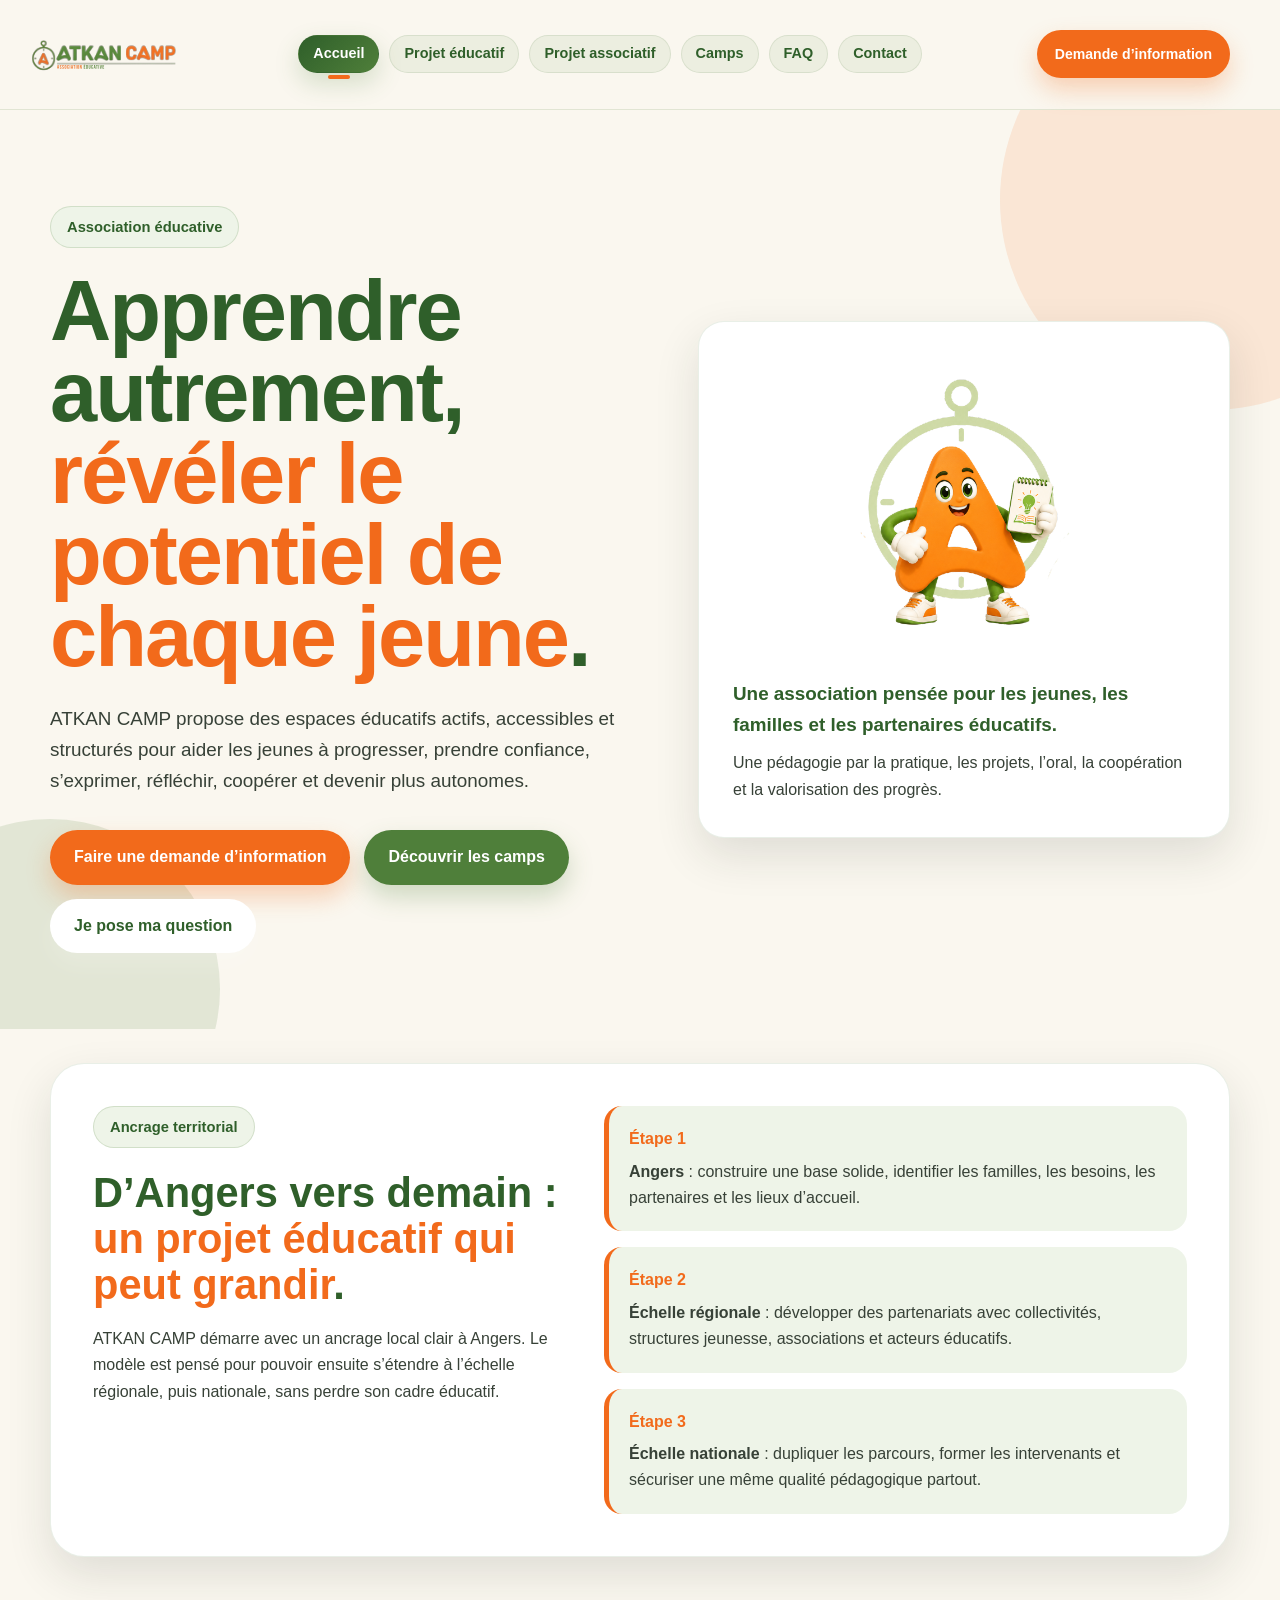
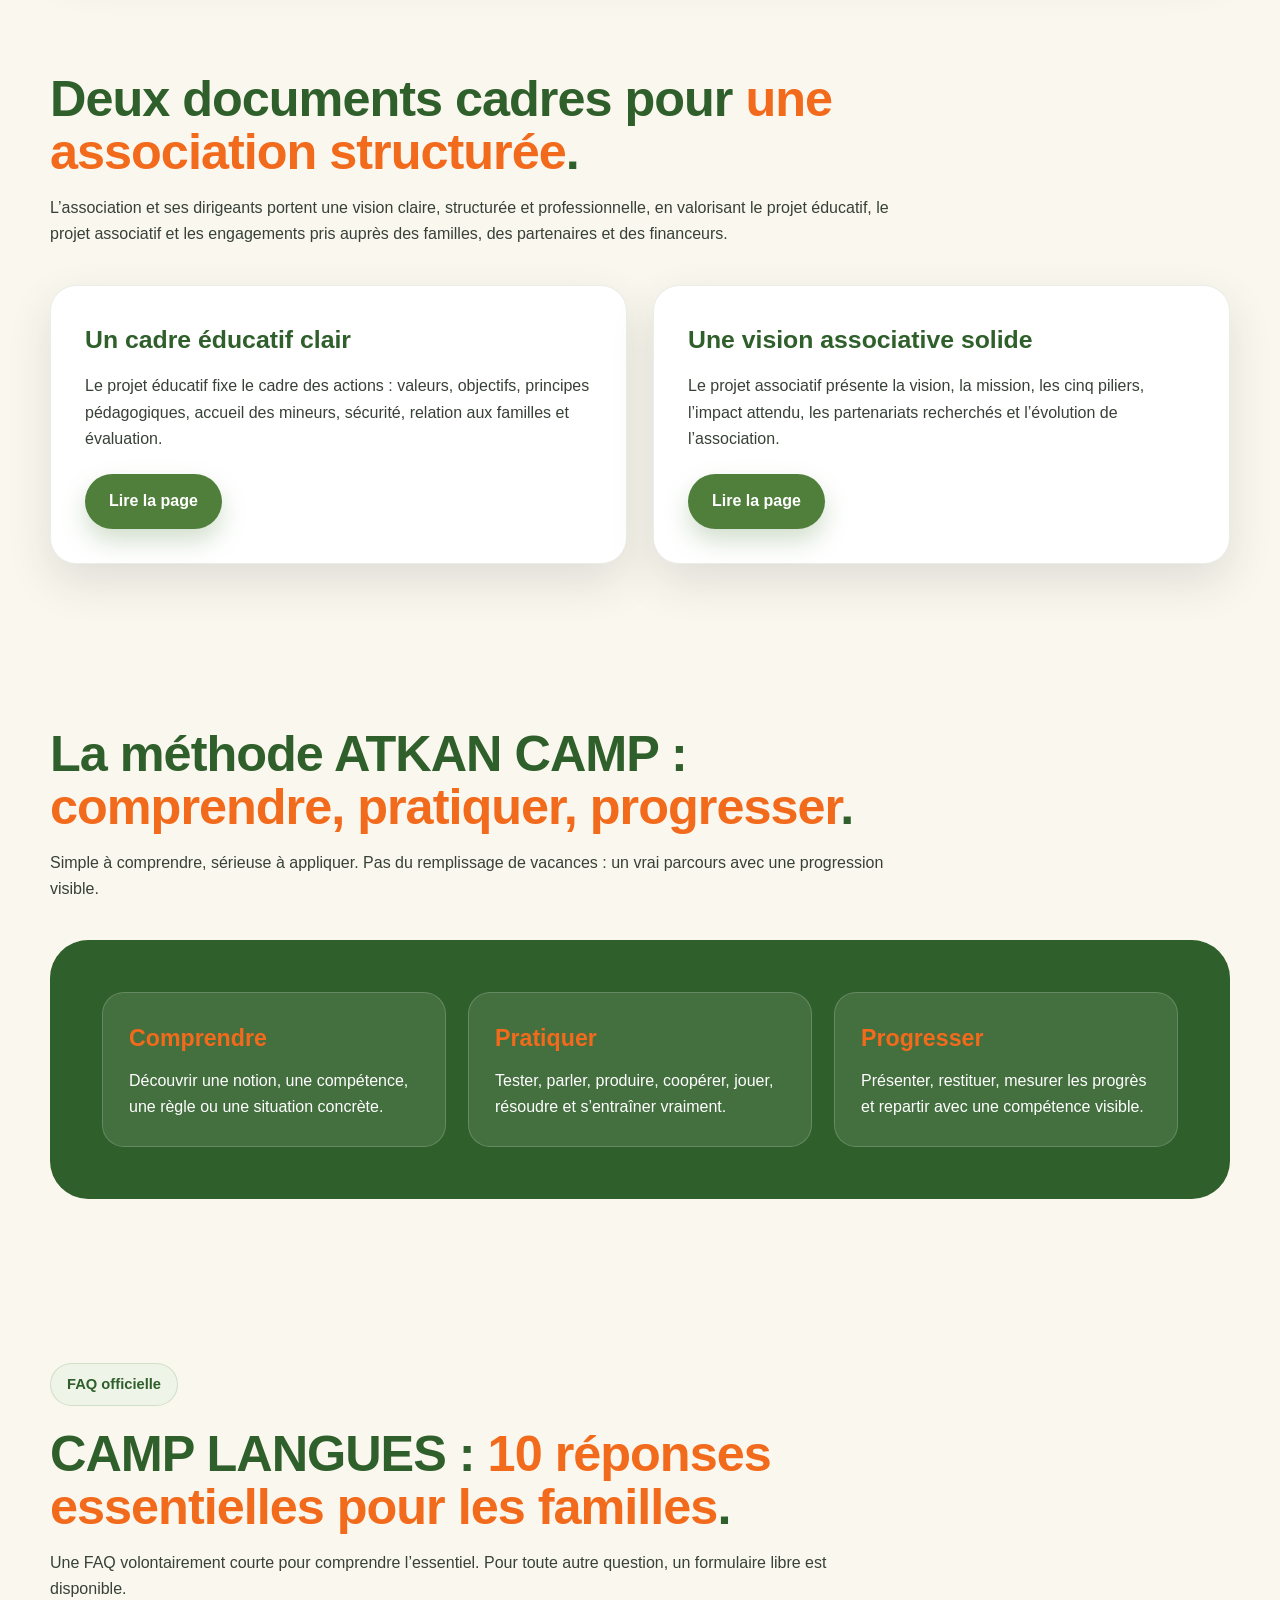
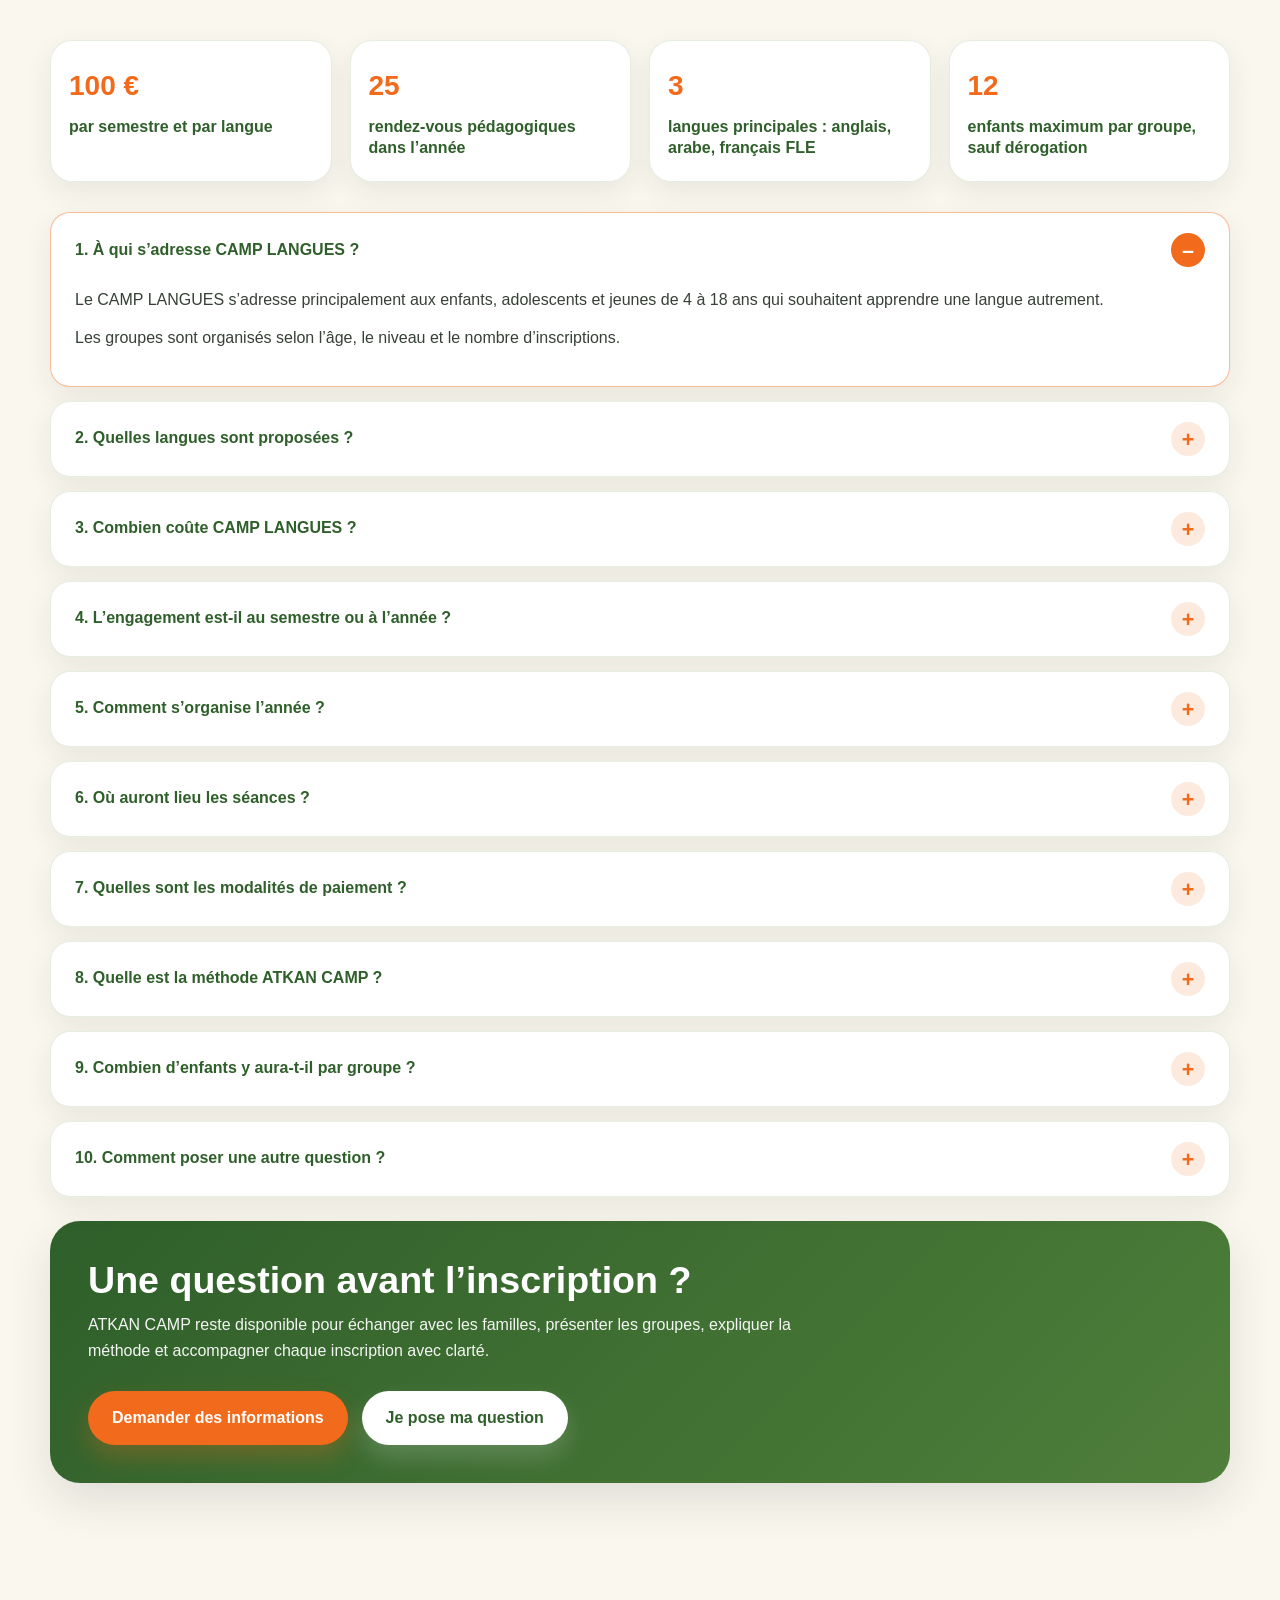
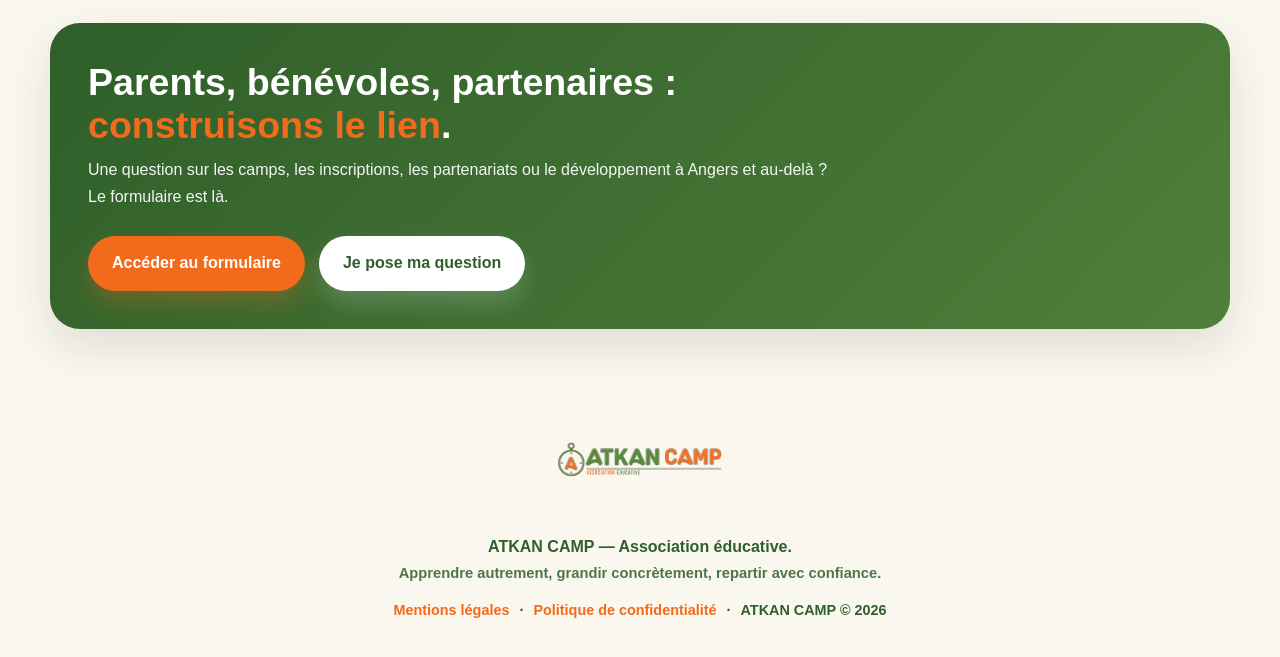
==== index.html @ b5e87c03 "Update index.html" ====
<!DOCTYPE html>
<html lang="fr">
<head>
  <meta charset="UTF-8" />
  <meta name="viewport" content="width=device-width, initial-scale=1.0" />
  <meta name="theme-color" content="#4f7f3a" />

  <title>ATKAN CAMP - Association éducative</title>
  <meta name="description" content="ATKAN CAMP, association éducative : camps, ateliers et projets pédagogiques pour apprendre autrement.">

  <style>
    :root {
      --green: #4f7f3a;
      --green-dark: #2f5f2a;
      --orange: #f26a1b;
      --cream: #faf7ef;
      --white: #ffffff;
      --text: #374137;
      --soft: #eef4e8;
      --shadow: 0 18px 45px rgba(31, 42, 31, 0.12);
      --shadow-soft: 0 10px 28px rgba(31, 42, 31, 0.08);
      --radius: 26px;
    }

    * {
      margin: 0;
      padding: 0;
      box-sizing: border-box;
    }

    html {
      scroll-behavior: smooth;
    }

    body {
      font-family: Arial, Helvetica, sans-serif;
      background: var(--cream);
      color: var(--text);
      line-height: 1.65;
      overflow-x: hidden;
    }

    body.menu-open {
      overflow: hidden;
    }

    a {
      color: inherit;
      text-decoration: none;
    }

    img {
      display: block;
      max-width: 100%;
    }

    button {
      font: inherit;
    }

    .container {
      width: min(1180px, calc(100% - 32px));
      margin: auto;
    }

    .skip-link {
      position: absolute;
      top: 10px;
      left: -999px;
      background: var(--orange);
      color: var(--white);
      padding: 10px 16px;
      border-radius: 8px;
      z-index: 9999;
      font-weight: 800;
    }

    .skip-link:focus {
      left: 10px;
    }

    .site-header {
      position: sticky;
      top: 0;
      z-index: 1000;
      background: rgba(250, 247, 239, 0.98);
      backdrop-filter: blur(14px);
      -webkit-backdrop-filter: blur(14px);
      border-bottom: 1px solid rgba(79, 127, 58, 0.15);
    }

    .navbar {
      min-height: 86px;
      display: grid;
      grid-template-columns: 150px minmax(0, 1fr) 210px;
      align-items: center;
      gap: 22px;
      position: relative;
    }

    .brand {
      display: flex;
      align-items: center;
      justify-content: flex-start;
      z-index: 1002;
      min-width: 0;
      margin-left: -18px;
    }

    .brand img {
      width: 145px;
      height: auto;
      object-fit: contain;
    }

    .nav-links {
      display: flex;
      align-items: center;
      justify-content: center;
      gap: 10px;
      font-weight: 900;
      font-size: 0.9rem;
      color: var(--green-dark);
      min-width: 0;
      overflow: visible;
    }

    .nav-links a {
      position: relative;
      display: inline-flex;
      align-items: center;
      justify-content: center;
      padding: 10px 14px;
      border-radius: 999px;
      background: rgba(79, 127, 58, 0.08);
      border: 1px solid rgba(79, 127, 58, 0.12);
      color: var(--green-dark);
      transition: 0.25s ease;
      white-space: nowrap;
      line-height: 1.1;
    }

    .nav-links a:hover {
      background: rgba(242, 106, 27, 0.13);
      color: var(--orange);
      border-color: rgba(242, 106, 27, 0.28);
      transform: translateY(-2px);
    }

    .nav-links a[aria-current="page"] {
      background: linear-gradient(135deg, var(--green-dark), var(--green));
      color: var(--white);
      border-color: transparent;
      box-shadow: 0 10px 24px rgba(79, 127, 58, 0.22);
    }

    .nav-links a[aria-current="page"]::after {
      content: "";
      position: absolute;
      left: 50%;
      bottom: -7px;
      width: 22px;
      height: 4px;
      border-radius: 999px;
      background: var(--orange);
      transform: translateX(-50%);
    }

    .nav-links .mobile-only {
      display: none;
    }

    .header-actions {
      display: flex;
      align-items: center;
      justify-content: flex-end;
      min-width: 0;
    }

    .header-actions .btn {
      min-width: 190px;
      max-width: 210px;
      min-height: 48px;
      padding: 12px 18px;
      font-size: 0.88rem;
      line-height: 1.15;
      white-space: normal;
      text-align: center;
    }

    .menu-toggle {
      display: none;
      width: 46px;
      height: 46px;
      border: 1px solid rgba(79, 127, 58, 0.2);
      background: var(--white);
      border-radius: 14px;
      color: var(--green-dark);
      cursor: pointer;
      font-size: 1.45rem;
      font-weight: 900;
      z-index: 1002;
      box-shadow: var(--shadow-soft);
    }

    .btn {
      display: inline-flex;
      align-items: center;
      justify-content: center;
      min-height: 48px;
      padding: 14px 24px;
      border-radius: 999px;
      background: var(--orange);
      color: var(--white);
      font-weight: 900;
      text-align: center;
      border: none;
      cursor: pointer;
      box-shadow: 0 12px 25px rgba(242, 106, 27, 0.28);
      transition: 0.25s ease;
    }

    .btn:hover {
      transform: translateY(-2px);
      box-shadow: 0 16px 35px rgba(242, 106, 27, 0.35);
    }

    .btn.secondary {
      background: var(--green);
      box-shadow: 0 12px 25px rgba(79, 127, 58, 0.25);
    }

    .btn.light {
      background: var(--white);
      color: var(--green-dark);
      box-shadow: 0 12px 25px rgba(255, 255, 255, 0.18);
    }

    .btn.light:hover {
      background: var(--soft);
      color: var(--green-dark);
    }

    .hero {
      position: relative;
      overflow: hidden;
      padding: clamp(50px, 8vw, 96px) 0 clamp(46px, 7vw, 76px);
    }

    .hero::before {
      content: "";
      position: absolute;
      width: 420px;
      height: 420px;
      background: rgba(242, 106, 27, 0.12);
      border-radius: 50%;
      top: -120px;
      right: -140px;
    }

    .hero::after {
      content: "";
      position: absolute;
      width: 340px;
      height: 340px;
      background: rgba(79, 127, 58, 0.14);
      border-radius: 50%;
      bottom: -130px;
      left: -120px;
    }

    .hero-grid {
      position: relative;
      z-index: 1;
      display: grid;
      grid-template-columns: 1.05fr 0.95fr;
      align-items: center;
      gap: clamp(32px, 6vw, 60px);
    }

    .eyebrow {
      display: inline-flex;
      align-items: center;
      background: var(--soft);
      color: var(--green-dark);
      padding: 8px 16px;
      border-radius: 999px;
      font-weight: 900;
      margin-bottom: 22px;
      border: 1px solid rgba(79, 127, 58, 0.18);
      font-size: 0.92rem;
    }

    h1 {
      color: var(--green-dark);
      font-size: clamp(2.35rem, 7vw, 5.3rem);
      line-height: 0.96;
      letter-spacing: -2px;
      margin-bottom: 26px;
    }

    h1 span,
    h2 span {
      color: var(--orange);
    }

    .lead {
      font-size: clamp(1.05rem, 2vw, 1.18rem);
      max-width: 650px;
      margin-bottom: 34px;
    }

    .hero-actions,
    .cta-actions {
      display: flex;
      flex-wrap: wrap;
      gap: 14px;
      align-items: center;
    }

    .hero-card {
      background: var(--white);
      border-radius: var(--radius);
      padding: clamp(24px, 4vw, 34px);
      box-shadow: var(--shadow);
      border: 1px solid rgba(79, 127, 58, 0.12);
    }

    .hero-card img {
      width: 100%;
      max-height: 300px;
      object-fit: contain;
      background: var(--white);
      border-radius: 22px;
      padding: 18px;
      margin-bottom: 22px;
    }

    .hero-card strong {
      display: block;
      color: var(--green-dark);
      font-size: 1.18rem;
      margin-bottom: 10px;
    }

    .section {
      padding: clamp(54px, 7vw, 82px) 0;
    }

    .section.compact {
      padding: 34px 0;
    }

    .section-title {
      max-width: 840px;
      margin-bottom: 38px;
    }

    .section-title h2 {
      color: var(--green-dark);
      font-size: clamp(2rem, 5vw, 3.15rem);
      line-height: 1.05;
      margin-bottom: 16px;
      letter-spacing: -1px;
    }

    .location-band,
    .card,
    .hero-card {
      background: var(--white);
      border: 1px solid rgba(79, 127, 58, 0.12);
      box-shadow: var(--shadow);
    }

    .location-band {
      border-radius: 34px;
      padding: clamp(26px, 4vw, 42px);
      display: grid;
      grid-template-columns: 0.9fr 1.1fr;
      gap: 34px;
    }

    .location-panel h2 {
      color: var(--green-dark);
      font-size: clamp(1.75rem, 4vw, 2.6rem);
      line-height: 1.1;
      margin-bottom: 18px;
    }

    .timeline {
      display: grid;
      gap: 16px;
    }

    .timeline-item {
      padding: 20px;
      background: var(--soft);
      border-radius: 18px;
      border-left: 5px solid var(--orange);
    }

    .timeline-item strong {
      color: var(--orange);
      display: block;
      margin-bottom: 6px;
    }

    .grid-2 {
      display: grid;
      grid-template-columns: repeat(2, 1fr);
      gap: 26px;
    }

    .card {
      border-radius: var(--radius);
      padding: clamp(26px, 4vw, 34px);
    }

    .card h3 {
      color: var(--green-dark);
      font-size: 1.55rem;
      margin-bottom: 12px;
    }

    .actions {
      margin-top: 22px;
    }

    .method-band {
      background: var(--green-dark);
      color: var(--white);
      border-radius: 38px;
      padding: clamp(28px, 5vw, 52px);
      display: grid;
      grid-template-columns: repeat(3, 1fr);
      gap: 22px;
    }

    .method-card {
      background: rgba(255, 255, 255, 0.1);
      padding: 26px;
      border-radius: 22px;
      border: 1px solid rgba(255, 255, 255, 0.18);
    }

    .method-card h3 {
      color: var(--orange);
      font-size: 1.45rem;
      margin-bottom: 10px;
    }

    .faq-summary {
      display: grid;
      grid-template-columns: repeat(4, 1fr);
      gap: 18px;
      margin: 30px 0;
    }

    .faq-summary-item {
      background: var(--white);
      border: 1px solid rgba(79, 127, 58, 0.14);
      border-radius: 22px;
      padding: 22px 18px;
      box-shadow: var(--shadow-soft);
    }

    .faq-summary-item strong {
      display: block;
      font-size: 1.75rem;
      color: var(--orange);
      margin-bottom: 6px;
      font-weight: 900;
    }

    .faq-summary-item p {
      color: var(--green-dark);
      font-weight: 900;
      line-height: 1.35;
    }

    .faq-list {
      display: grid;
      gap: 14px;
    }

    .faq-list details {
      background: var(--white);
      border: 1px solid rgba(79, 127, 58, 0.14);
      border-radius: 20px;
      box-shadow: var(--shadow-soft);
      overflow: hidden;
    }

    .faq-list details[open] {
      border-color: rgba(242, 106, 27, 0.45);
    }

    .faq-list summary {
      cursor: pointer;
      list-style: none;
      padding: 20px 24px;
      font-weight: 900;
      color: var(--green-dark);
      display: flex;
      align-items: center;
      justify-content: space-between;
      gap: 16px;
    }

    .faq-list summary::-webkit-details-marker {
      display: none;
    }

    .faq-list summary::after {
      content: "+";
      flex: 0 0 34px;
      width: 34px;
      height: 34px;
      border-radius: 50%;
      background: rgba(242, 106, 27, 0.14);
      color: var(--orange);
      display: grid;
      place-items: center;
      font-size: 1.35rem;
      font-weight: 900;
    }

    .faq-list details[open] summary::after {
      content: "–";
      background: var(--orange);
      color: var(--white);
    }

    .faq-answer {
      padding: 0 24px 22px;
    }

    .faq-answer p {
      margin-bottom: 12px;
    }

    .faq-highlight {
      background: linear-gradient(90deg, rgba(242, 106, 27, 0.14), rgba(79, 127, 58, 0.06));
      border-left: 4px solid var(--orange);
      padding: 14px 16px;
      border-radius: 14px;
      margin: 12px 0;
    }

    .faq-cta,
    .cta {
      margin-top: 24px;
      background: linear-gradient(135deg, var(--green-dark), var(--green));
      border-radius: 30px;
      padding: clamp(26px, 4vw, 38px);
      color: var(--white);
      box-shadow: var(--shadow);
      display: flex;
      align-items: center;
      justify-content: space-between;
      gap: 26px;
      flex-wrap: wrap;
    }

    .section.compact + .section.compact {
      margin-top: -18px;
    }

    .faq-cta h3,
    .cta h2 {
      font-size: clamp(1.55rem, 4vw, 2.35rem);
      line-height: 1.15;
      margin-bottom: 10px;
    }

    .faq-cta p,
    .cta p {
      max-width: 760px;
      color: rgba(255, 255, 255, 0.94);
    }

    .cta-content {
      max-width: 820px;
    }

    .site-footer {
      padding: 34px 0;
      text-align: center;
      color: var(--green-dark);
      font-weight: 800;
    }

    .site-footer img {
      width: 165px;
      margin: 0 auto 14px;
    }

    .small {
      font-size: 0.92rem;
      opacity: 0.85;
    }

    .legal-footer {
      margin-top: 14px;
      display: flex;
      justify-content: center;
      gap: 10px;
      flex-wrap: wrap;
      font-size: 0.9rem;
    }

    .legal-footer a {
      color: var(--orange);
      font-weight: 900;
    }

    .legal-footer a:hover {
      text-decoration: underline;
    }

    @media (max-width: 1160px) {
      .navbar {
        grid-template-columns: 130px minmax(0, 1fr) 180px;
        gap: 14px;
      }

      .brand {
        margin-left: -10px;
      }

      .brand img {
        width: 130px;
      }

      .nav-links {
        gap: 6px;
        font-size: 0.8rem;
      }

      .nav-links a {
        padding: 8px 10px;
      }

      .header-actions .btn {
        min-width: 170px;
        max-width: 180px;
        padding: 11px 14px;
        font-size: 0.8rem;
      }
    }

    @media (max-width: 980px) {
      .navbar {
        min-height: 76px;
        display: flex;
        align-items: center;
        justify-content: space-between;
      }

      .brand {
        margin-left: 0;
      }

      .brand img {
        width: 150px;
      }

      .menu-toggle {
        display: inline-grid;
        place-items: center;
      }

      .header-actions > .btn {
        display: none;
      }

      .nav-links {
        position: fixed;
        top: 86px;
        left: 16px;
        right: 16px;
        display: none;
        flex-direction: column;
        align-items: stretch;
        justify-content: flex-start;
        gap: 10px;
        max-height: calc(100vh - 110px);
        overflow-y: auto;
        background: rgba(255, 255, 255, 0.98);
        border: 1px solid rgba(79, 127, 58, 0.16);
        border-radius: 24px;
        padding: 18px;
        box-shadow: var(--shadow);
        z-index: 1001;
      }

      .nav-links.is-open {
        display: flex;
      }

      .nav-links .mobile-only {
        display: block;
      }

      .nav-links a {
        width: 100%;
        padding: 14px 16px;
        border-radius: 16px;
        background: var(--soft);
        text-align: center;
        color: var(--green-dark);
        font-size: 0.95rem;
        white-space: normal;
      }

      .nav-links a:hover {
        transform: none;
        background: rgba(242, 106, 27, 0.13);
        color: var(--orange);
      }

      .nav-links a[aria-current="page"] {
        background: linear-gradient(135deg, var(--green-dark), var(--green));
        color: var(--white);
      }

      .nav-links a[aria-current="page"]::after {
        display: none;
      }

      .nav-links a.mobile-cta {
        background: var(--orange);
        color: var(--white);
        border-color: transparent;
        box-shadow: 0 12px 25px rgba(242, 106, 27, 0.25);
      }

      .hero-grid,
      .location-band,
      .grid-2 {
        grid-template-columns: 1fr;
      }

      .method-band {
        grid-template-columns: 1fr;
      }

      .faq-summary {
        grid-template-columns: repeat(2, 1fr);
      }

      .hero-card img {
        max-height: 230px;
      }
    }

    @media (max-width: 620px) {
      .container {
        width: min(100% - 24px, 1180px);
      }

      .navbar {
        min-height: 72px;
      }

      .brand img {
        width: 135px;
      }

      .nav-links {
        top: 76px;
        left: 12px;
        right: 12px;
        padding: 14px;
        border-radius: 22px;
        max-height: calc(100vh - 96px);
      }

      .nav-links a {
        font-size: 0.95rem;
        padding: 13px 14px;
      }

      .hero {
        padding: 42px 0 34px;
      }

      h1 {
        font-size: clamp(2.05rem, 12vw, 3.2rem);
        line-height: 1.02;
        letter-spacing: -1px;
      }

      .lead {
        margin-bottom: 24px;
      }

      .hero-actions,
      .cta-actions,
      .faq-cta,
      .cta {
        display: grid;
        grid-template-columns: 1fr;
        align-items: stretch;
      }

      .btn {
        width: 100%;
        padding: 14px 18px;
      }

      .section {
        padding: 44px 0;
      }

      .section.compact {
        padding: 24px 0;
      }

      .section.compact + .section.compact {
        margin-top: -8px;
      }

      .location-band,
      .card,
      .faq-cta,
      .cta,
      .hero-card {
        padding: 22px;
        border-radius: 22px;
      }

      .method-band {
        border-radius: 26px;
        padding: 22px;
      }

      .method-card {
        padding: 22px;
      }

      .faq-summary {
        grid-template-columns: 1fr;
      }

      .faq-list summary {
        padding: 18px;
        font-size: 0.96rem;
        align-items: flex-start;
      }

      .faq-answer {
        padding: 0 18px 22px;
      }

      .site-footer img {
        width: 140px;
      }
    }
  </style>
</head>

<body>
  <a class="skip-link" href="#contenu">Aller au contenu</a>

  <header class="site-header">
    <div class="container navbar">
      <a href="index.html" class="brand" aria-label="Accueil ATKAN CAMP">
        <img src="8.svg" alt="Logo ATKAN CAMP">
      </a>

      <nav class="nav-links" id="menu" aria-label="Navigation principale">
        <a href="index.html" aria-current="page">Accueil</a>
        <a href="projet-educatif.html">Projet éducatif</a>
        <a href="projet-associatif.html">Projet associatif</a>
        <a href="camps.html">Camps</a>
        <a href="#faq">FAQ</a>
        <a href="contact.html">Contact</a>
        <a class="mobile-only mobile-cta" href="https://forms.gle/nPrbksHGQhSJZZHL8" target="_blank" rel="noopener">
          Demande d’information
        </a>
      </nav>

      <div class="header-actions">
        <a class="btn" href="https://forms.gle/nPrbksHGQhSJZZHL8" target="_blank" rel="noopener">
          Demande d’information
        </a>

        <button class="menu-toggle" type="button" aria-label="Ouvrir le menu" aria-expanded="false" aria-controls="menu">
          ☰
        </button>
      </div>
    </div>
  </header>

  <main id="contenu">
    <section class="hero">
      <div class="container hero-grid">
        <div>
          <span class="eyebrow">Association éducative</span>
          <h1>Apprendre autrement, <span>révéler le potentiel de chaque jeune</span>.</h1>
          <p class="lead">
            ATKAN CAMP propose des espaces éducatifs actifs, accessibles et structurés pour aider les jeunes à progresser,
            prendre confiance, s’exprimer, réfléchir, coopérer et devenir plus autonomes.
          </p>

          <div class="hero-actions">
            <a class="btn" href="https://forms.gle/nPrbksHGQhSJZZHL8" target="_blank" rel="noopener">
              Faire une demande d’information
            </a>

            <a class="btn secondary" href="camps.html">
              Découvrir les camps
            </a>

            <a class="btn light" href="https://forms.gle/UC71tjftpAYNf1gX9" target="_blank" rel="noopener">
              Je pose ma question
            </a>
          </div>
        </div>

        <div class="hero-card">
          <img src="9.svg" alt="Logo officiel mascotte ATKAN CAMP">
          <strong>Une association pensée pour les jeunes, les familles et les partenaires éducatifs.</strong>
          <p>Une pédagogie par la pratique, les projets, l’oral, la coopération et la valorisation des progrès.</p>
        </div>
      </div>
    </section>

    <section class="section compact">
      <div class="container location-band">
        <div class="location-panel">
          <span class="eyebrow">Ancrage territorial</span>
          <h2>D’Angers vers demain : <span>un projet éducatif qui peut grandir</span>.</h2>
          <p>
            ATKAN CAMP démarre avec un ancrage local clair à Angers. Le modèle est pensé pour pouvoir ensuite s’étendre à l’échelle régionale, puis nationale, sans perdre son cadre éducatif.
          </p>
        </div>

        <div class="location-content">
          <div class="timeline">
            <div class="timeline-item">
              <strong>Étape 1</strong>
              <p><b>Angers</b> : construire une base solide, identifier les familles, les besoins, les partenaires et les lieux d’accueil.</p>
            </div>

            <div class="timeline-item">
              <strong>Étape 2</strong>
              <p><b>Échelle régionale</b> : développer des partenariats avec collectivités, structures jeunesse, associations et acteurs éducatifs.</p>
            </div>

            <div class="timeline-item">
              <strong>Étape 3</strong>
              <p><b>Échelle nationale</b> : dupliquer les parcours, former les intervenants et sécuriser une même qualité pédagogique partout.</p>
            </div>
          </div>
        </div>
      </div>
    </section>

    <section class="section">
      <div class="container">
        <div class="section-title">
          <h2>Deux documents cadres pour <span>une association structurée</span>.</h2>
          <p>
            L’association et ses dirigeants portent une vision claire, structurée et professionnelle,
            en valorisant le projet éducatif, le projet associatif et les engagements pris auprès des familles,
            des partenaires et des financeurs.
          </p>
        </div>

        <div class="grid-2">
          <article class="card">
            <h3>Un cadre éducatif clair</h3>
            <p>
              Le projet éducatif fixe le cadre des actions : valeurs, objectifs, principes pédagogiques,
              accueil des mineurs, sécurité, relation aux familles et évaluation.
            </p>
            <div class="actions">
              <a class="btn secondary" href="projet-educatif.html">Lire la page</a>
            </div>
          </article>

          <article class="card">
            <h3>Une vision associative solide</h3>
            <p>
              Le projet associatif présente la vision, la mission, les cinq piliers, l’impact attendu,
              les partenariats recherchés et l’évolution de l’association.
            </p>
            <div class="actions">
              <a class="btn secondary" href="projet-associatif.html">Lire la page</a>
            </div>
          </article>
        </div>
      </div>
    </section>

    <section class="section" id="methode">
      <div class="container">
        <div class="section-title">
          <h2>La méthode ATKAN CAMP : <span>comprendre, pratiquer, progresser</span>.</h2>
          <p>
            Simple à comprendre, sérieuse à appliquer. Pas du remplissage de vacances :
            un vrai parcours avec une progression visible.
          </p>
        </div>

        <div class="method-band">
          <div class="method-card">
            <h3>Comprendre</h3>
            <p>Découvrir une notion, une compétence, une règle ou une situation concrète.</p>
          </div>

          <div class="method-card">
            <h3>Pratiquer</h3>
            <p>Tester, parler, produire, coopérer, jouer, résoudre et s’entraîner vraiment.</p>
          </div>

          <div class="method-card">
            <h3>Progresser</h3>
            <p>Présenter, restituer, mesurer les progrès et repartir avec une compétence visible.</p>
          </div>
        </div>
      </div>
    </section>

    <section class="section" id="faq">
      <div class="container">
        <div class="section-title">
          <span class="eyebrow">FAQ officielle</span>
          <h2>CAMP LANGUES : <span>10 réponses essentielles pour les familles</span>.</h2>
          <p>
            Une FAQ volontairement courte pour comprendre l’essentiel.
            Pour toute autre question, un formulaire libre est disponible.
          </p>
        </div>

        <div class="faq-summary">
          <div class="faq-summary-item">
            <strong>100 €</strong>
            <p>par semestre et par langue</p>
          </div>

          <div class="faq-summary-item">
            <strong>25</strong>
            <p>rendez-vous pédagogiques dans l’année</p>
          </div>

          <div class="faq-summary-item">
            <strong>3</strong>
            <p>langues principales : anglais, arabe, français FLE</p>
          </div>

          <div class="faq-summary-item">
            <strong>12</strong>
            <p>enfants maximum par groupe, sauf dérogation</p>
          </div>
        </div>

        <div class="faq-list">
          <details open>
            <summary>1. À qui s’adresse CAMP LANGUES ?</summary>
            <div class="faq-answer">
              <p>Le CAMP LANGUES s’adresse principalement aux enfants, adolescents et jeunes de 4 à 18 ans qui souhaitent apprendre une langue autrement.</p>
              <p>Les groupes sont organisés selon l’âge, le niveau et le nombre d’inscriptions.</p>
            </div>
          </details>

          <details>
            <summary>2. Quelles langues sont proposées ?</summary>
            <div class="faq-answer">
              <p>ATKAN CAMP propose principalement l’anglais, l’arabe et le français FLE pour les personnes qui ne maîtrisent pas encore la langue française.</p>
            </div>
          </details>

          <details>
            <summary>3. Combien coûte CAMP LANGUES ?</summary>
            <div class="faq-answer">
              <p>Le tarif du CAMP LANGUES est de <strong>100 € par semestre et par langue</strong>.</p>
              <p class="faq-highlight">Pour les fratries ou les enfants qui suivent deux parcours CAMP LANGUES, un tarif adapté de <strong>175 €</strong> pourra être proposé.</p>
              <p>Ce tarif comprend déjà l’adhésion annuelle à ATKAN CAMP.</p>
            </div>
          </details>

          <details>
            <summary>4. L’engagement est-il au semestre ou à l’année ?</summary>
            <div class="faq-answer">
              <p>L’inscription au CAMP LANGUES se fait par semestre afin de permettre aux familles de s’engager progressivement.</p>
              <p>Les familles peuvent également choisir un paiement à l’année, avec une possibilité de règlement en <strong>2 ou 3 fois</strong>, selon les modalités définies par l’association.</p>
            </div>
          </details>

          <details>
            <summary>5. Comment s’organise l’année ?</summary>
            <div class="faq-answer">
              <p>Le CAMP LANGUES comprend <strong>25 rendez-vous pédagogiques dans l’année</strong>, incluant cours, révisions, activités orales, projets pédagogiques et bilan de progression.</p>
            </div>
          </details>

          <details>
            <summary>6. Où auront lieu les séances ?</summary>
            <div class="faq-answer">
              <p>L’organisation est envisagée sur le secteur <strong>Monplaisir-Saint-Serge à Angers</strong>, notamment autour de la Cité des associations.</p>
              <p>Le lieu exact sera confirmé selon les groupes, les inscriptions et les salles disponibles.</p>
            </div>
          </details>

          <details>
            <summary>7. Quelles sont les modalités de paiement ?</summary>
            <div class="faq-answer">
              <p>Les paiements pourront être effectués en espèces ou par virement bancaire.</p>
              <p>Les modalités seront précisées avant validation définitive de l’inscription.</p>
            </div>
          </details>

          <details>
            <summary>8. Quelle est la méthode ATKAN CAMP ?</summary>
            <div class="faq-answer">
              <p>La méthode ATKAN CAMP repose sur l’oral, la pratique, la confiance, la répétition intelligente, les projets et la progression adaptée au niveau de l’enfant.</p>
            </div>
          </details>

          <details>
            <summary>9. Combien d’enfants y aura-t-il par groupe ?</summary>
            <div class="faq-answer">
              <p>Le nombre d’enfants par groupe sera limité à <strong>12</strong>, avec une possibilité exceptionnelle d’accueil jusqu’à 13 enfants sur dérogation.</p>
            </div>
          </details>

          <details>
            <summary>10. Comment poser une autre question ?</summary>
            <div class="faq-answer">
              <p>Pour toute question complémentaire, vous pouvez utiliser le formulaire dédié.</p>
              <p>
                <a class="btn" href="https://forms.gle/UC71tjftpAYNf1gX9" target="_blank" rel="noopener">
                  Je pose ma question
                </a>
              </p>
            </div>
          </details>
        </div>

        <div class="faq-cta">
          <div>
            <h3>Une question avant l’inscription ?</h3>
            <p>
              ATKAN CAMP reste disponible pour échanger avec les familles, présenter les groupes,
              expliquer la méthode et accompagner chaque inscription avec clarté.
            </p>
          </div>

          <div class="cta-actions">
            <a class="btn" href="https://forms.gle/nPrbksHGQhSJZZHL8" target="_blank" rel="noopener">
              Demander des informations
            </a>

            <a class="btn light" href="https://forms.gle/UC71tjftpAYNf1gX9" target="_blank" rel="noopener">
              Je pose ma question
            </a>
          </div>
        </div>
      </div>
    </section>

    <section class="section compact">
      <div class="container">
        <div class="cta">
          <div class="cta-content">
            <h2>Parents, bénévoles, partenaires : <span>construisons le lien</span>.</h2>
            <p>
              Une question sur les camps, les inscriptions, les partenariats ou le développement à Angers et au-delà ?
              Le formulaire est là.
            </p>
          </div>

          <div class="cta-actions">
            <a class="btn" href="https://forms.gle/nPrbksHGQhSJZZHL8" target="_blank" rel="noopener">
              Accéder au formulaire
            </a>

            <a class="btn light" href="https://forms.gle/UC71tjftpAYNf1gX9" target="_blank" rel="noopener">
              Je pose ma question
            </a>
          </div>
        </div>
      </div>
    </section>
  </main>

  <footer class="site-footer">
    <div class="container">
      <img src="8.svg" alt="Logo ATKAN CAMP">
      <p>ATKAN CAMP — Association éducative.</p>
      <p class="small">Apprendre autrement, grandir concrètement, repartir avec confiance.</p>
      <p class="legal-footer">
        <a href="mentions-legales.html">Mentions légales</a>
        <span>·</span>
        <a href="politique-confidentialite.html">Politique de confidentialité</a>
        <span>·</span>
        <span>ATKAN CAMP © 2026</span>
      </p>
    </div>
  </footer>

  <script>
    const menuButton = document.querySelector(".menu-toggle");
    const menu = document.querySelector("#menu");

    if (menuButton && menu) {
      menuButton.addEventListener("click", () => {
        const isOpen = menu.classList.toggle("is-open");
        menuButton.setAttribute("aria-expanded", isOpen ? "true" : "false");
        menuButton.textContent = isOpen ? "×" : "☰";
        document.body.classList.toggle("menu-open", isOpen);
      });

      menu.querySelectorAll("a").forEach((link) => {
        link.addEventListener("click", () => {
          menu.classList.remove("is-open");
          menuButton.setAttribute("aria-expanded", "false");
          menuButton.textContent = "☰";
          document.body.classList.remove("menu-open");
        });
      });
    }
  </script>
</body>
</html>
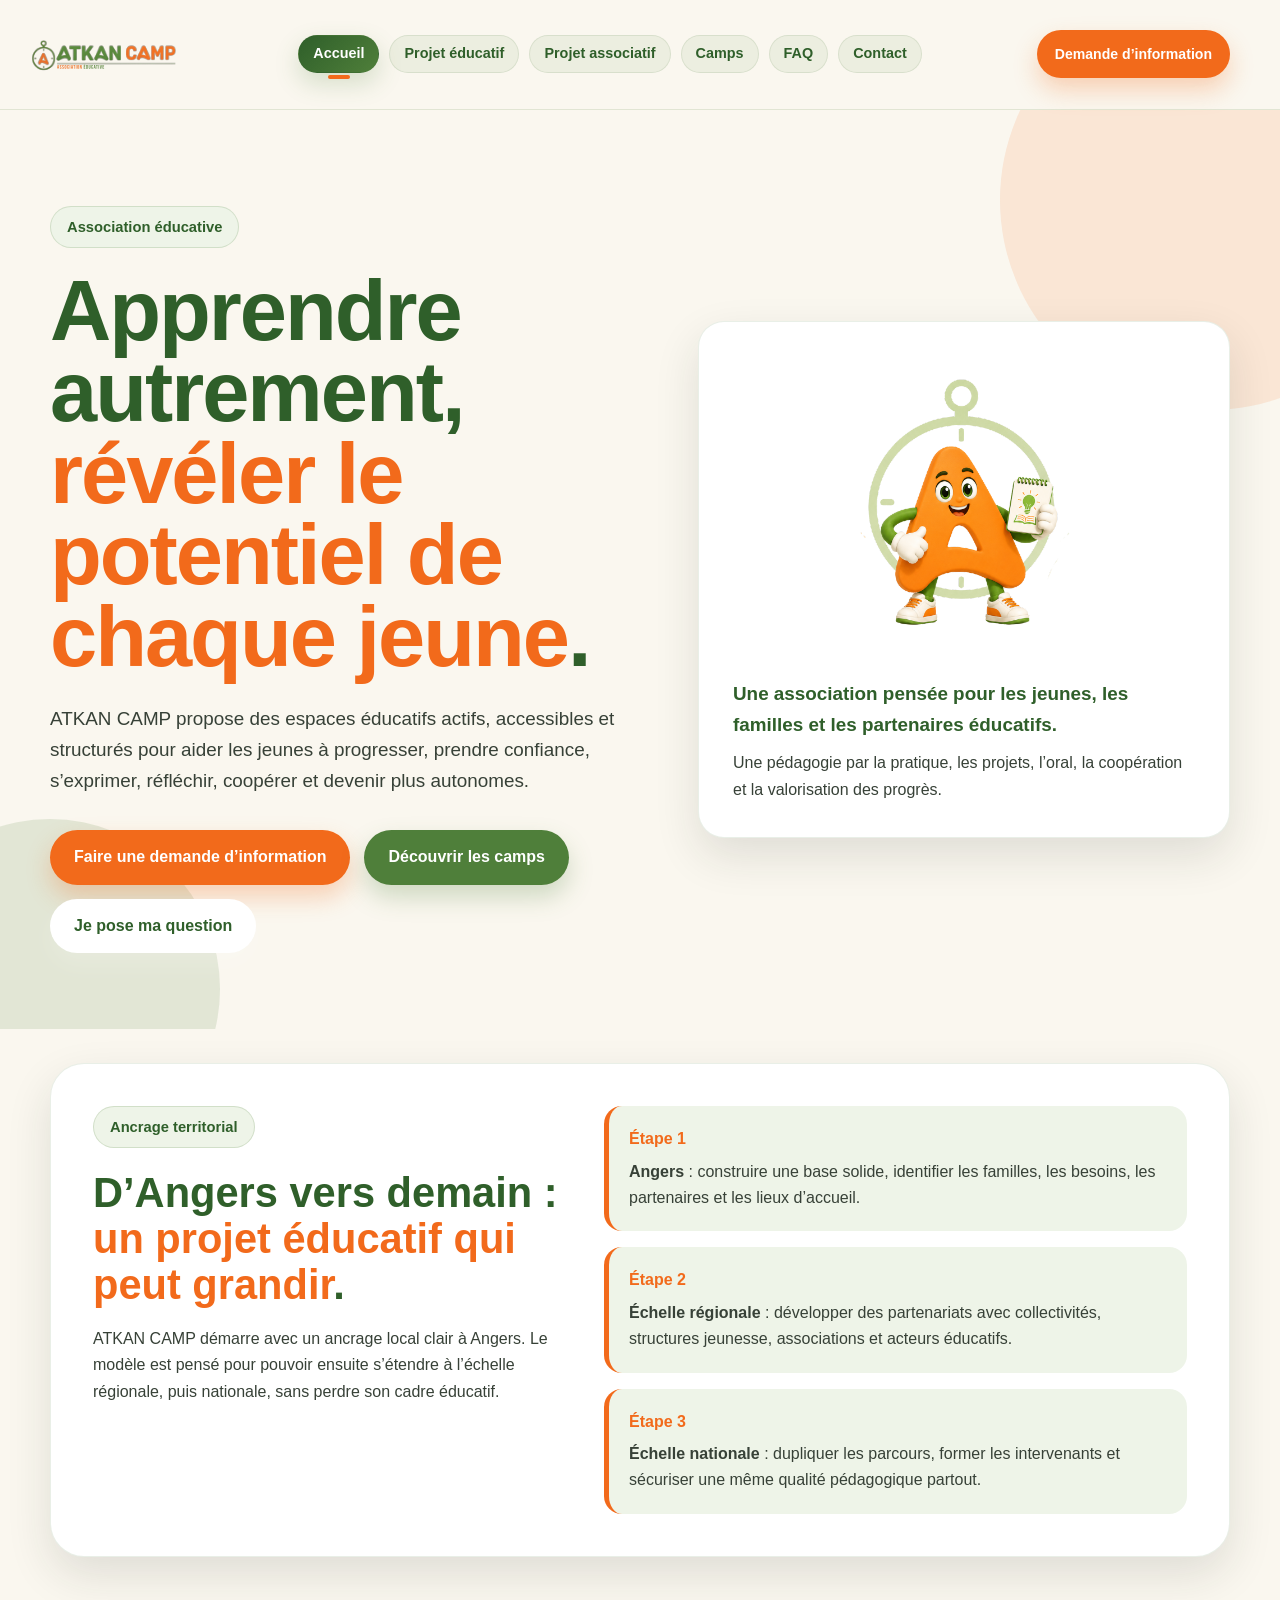
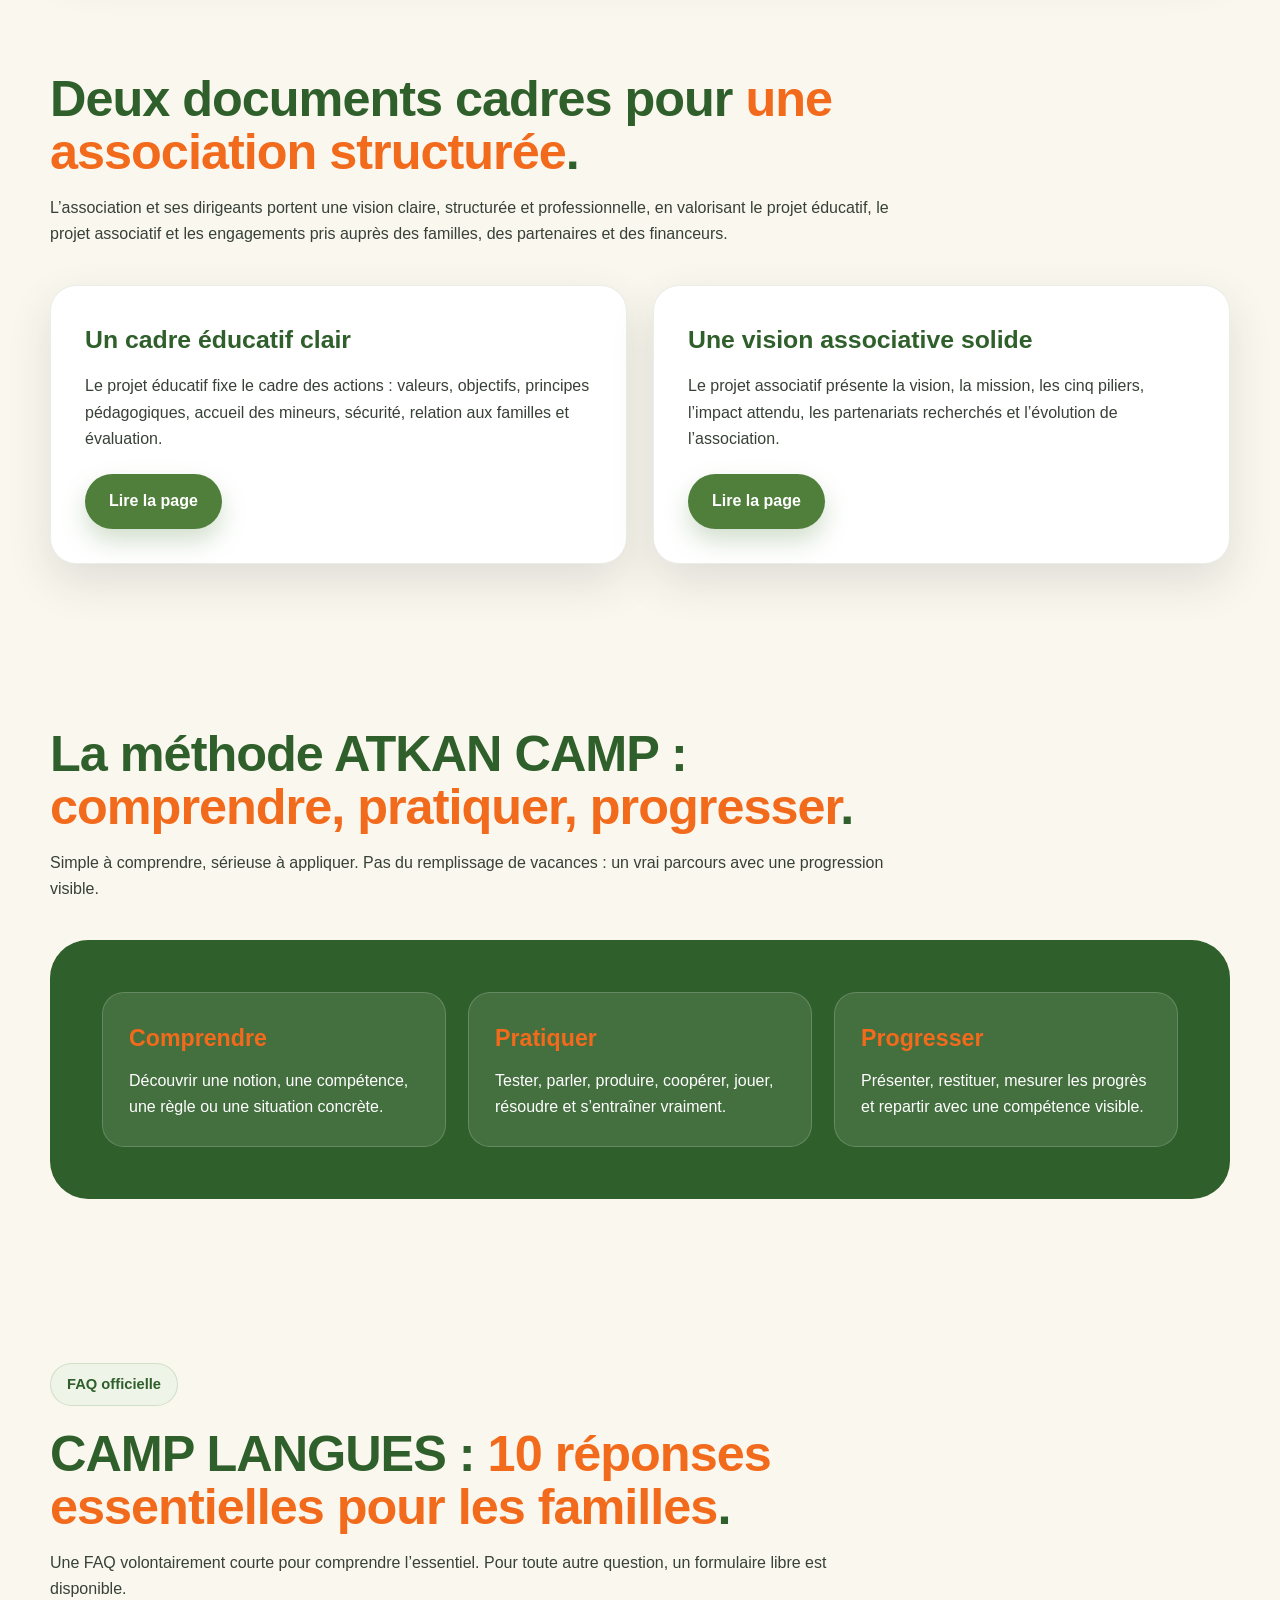
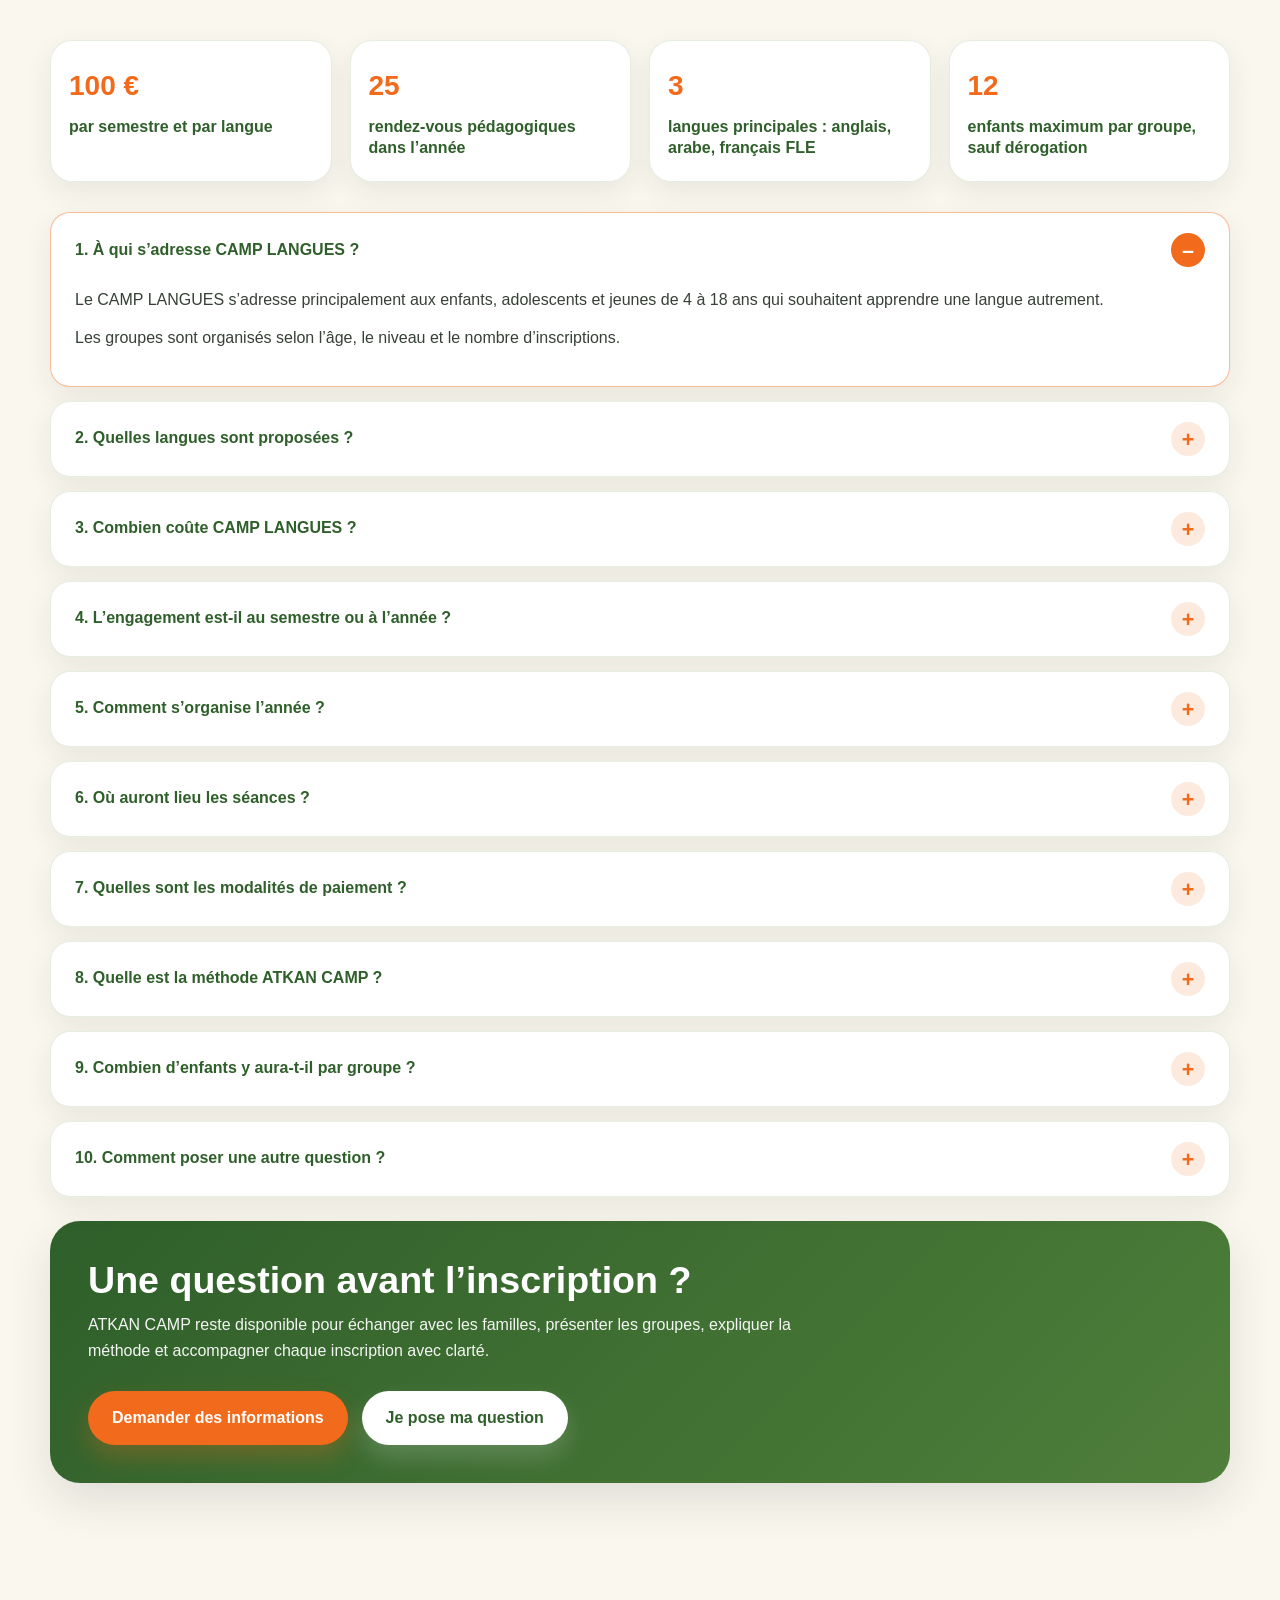
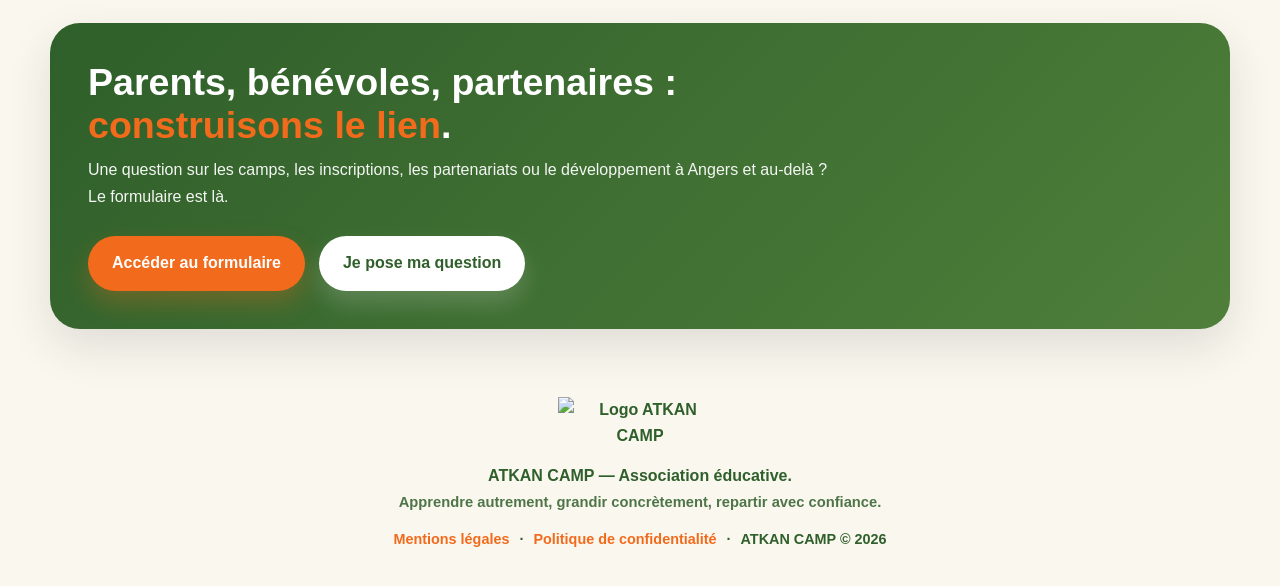
==== commit 7cb23796: "Update index.html" ====
--- a/index.html
+++ b/index.html
@@ -1189,7 +1189,7 @@
 
   <footer class="site-footer">
     <div class="container">
-      <img src="8.svg" alt="Logo ATKAN CAMP">
+      <img src="10.svg" alt="Logo ATKAN CAMP">
       <p>ATKAN CAMP — Association éducative.</p>
       <p class="small">Apprendre autrement, grandir concrètement, repartir avec confiance.</p>
       <p class="legal-footer">
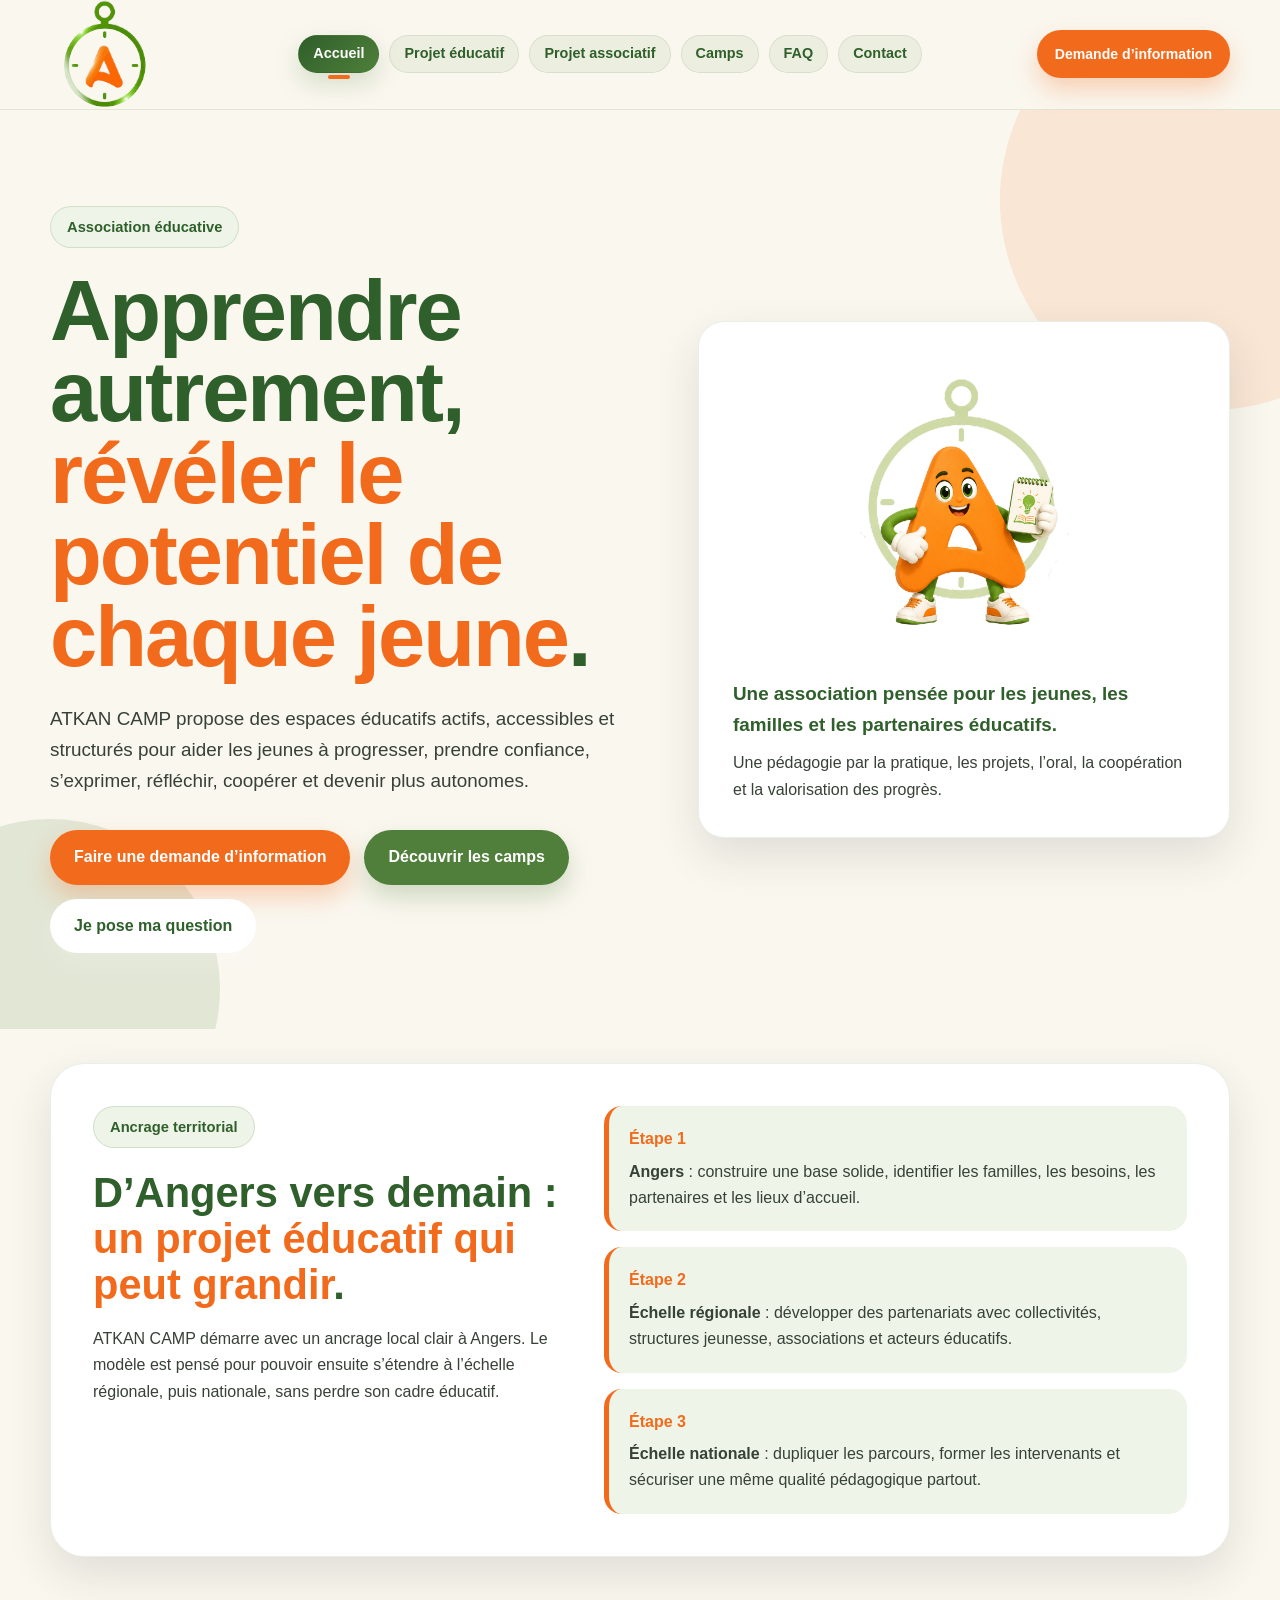
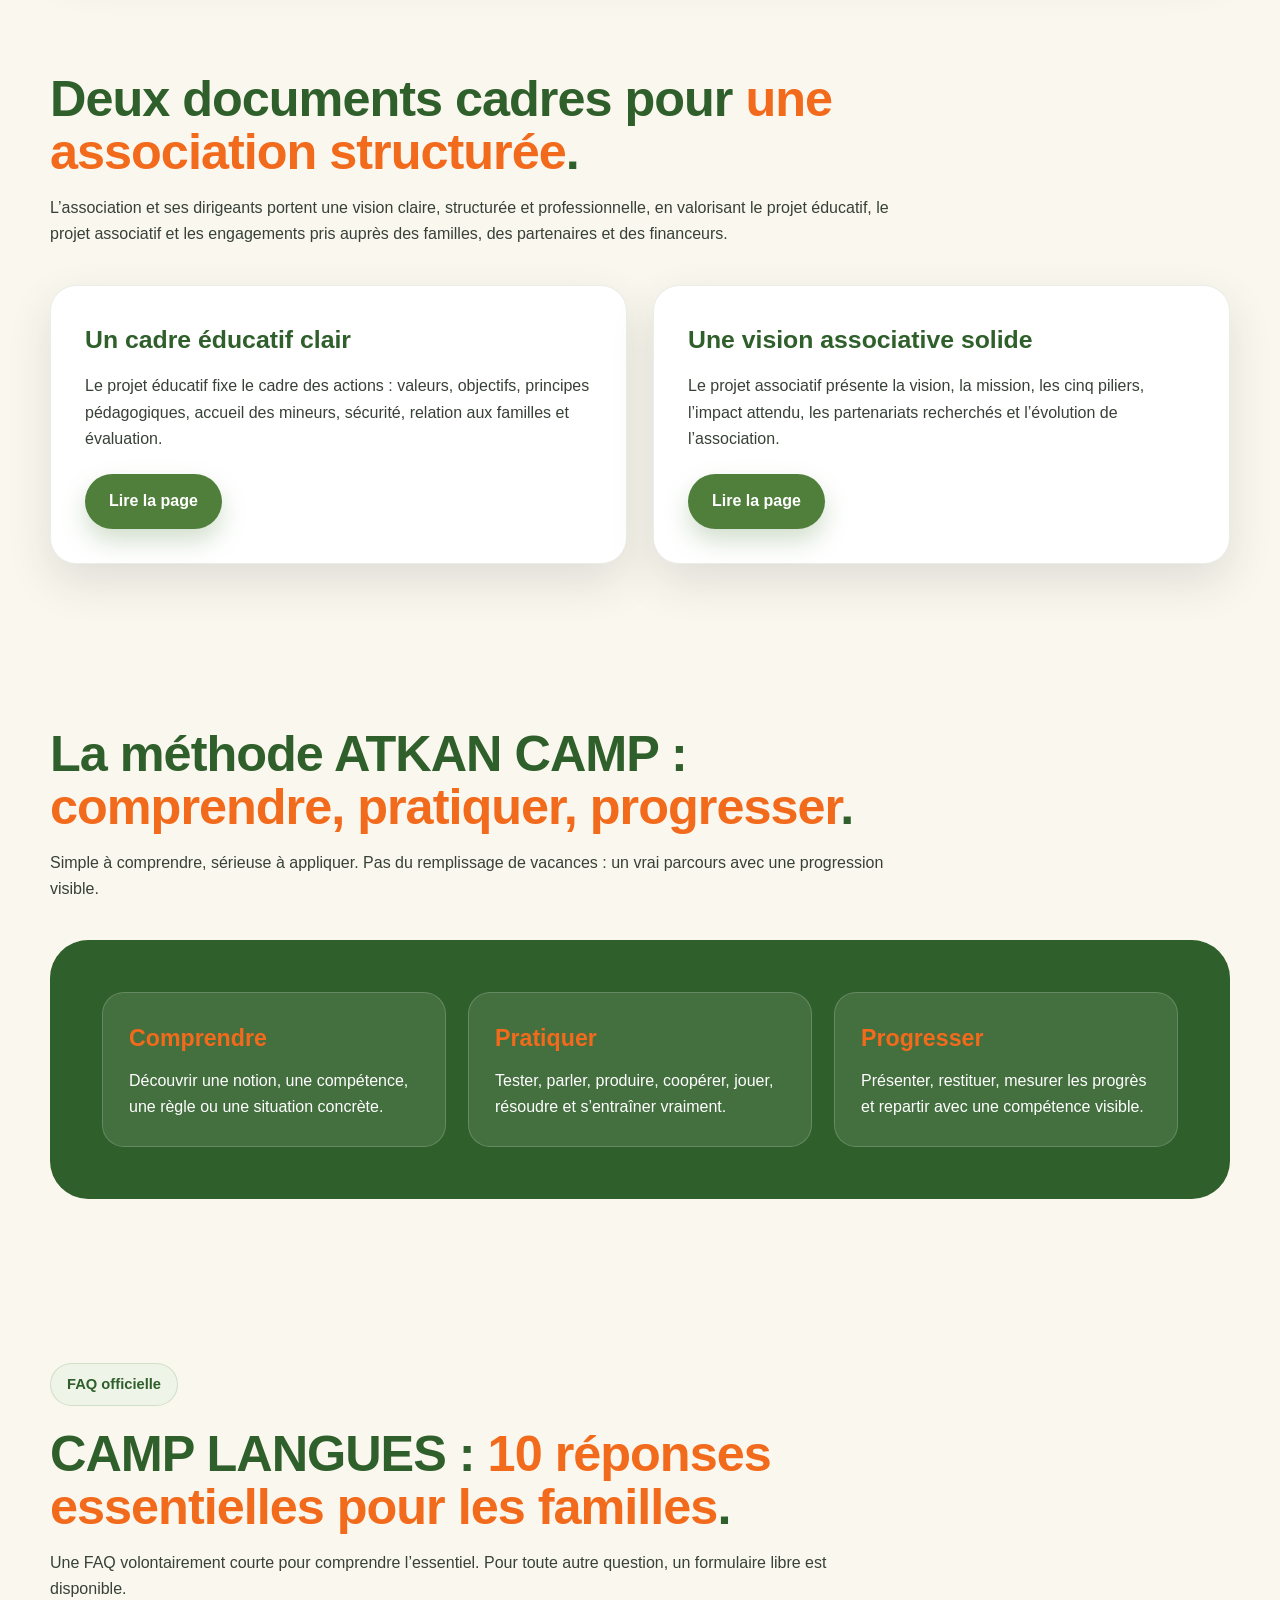
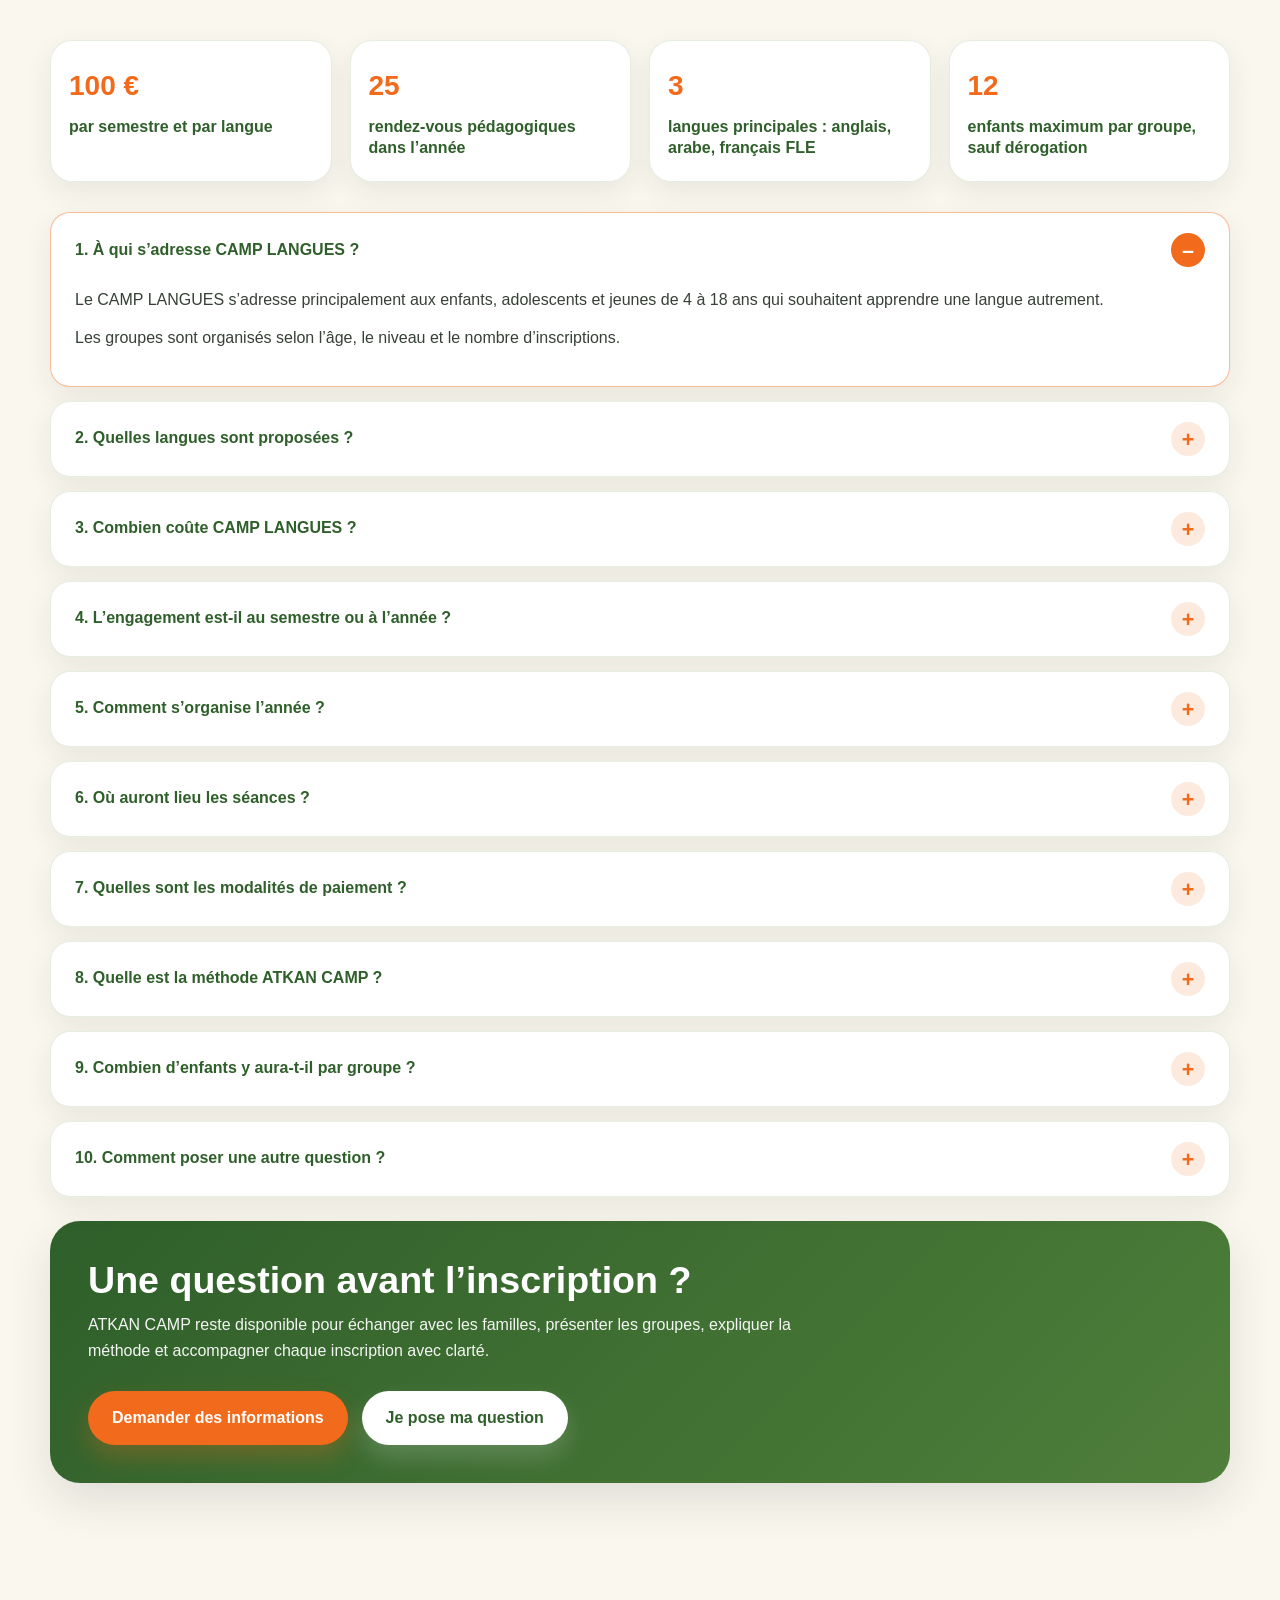
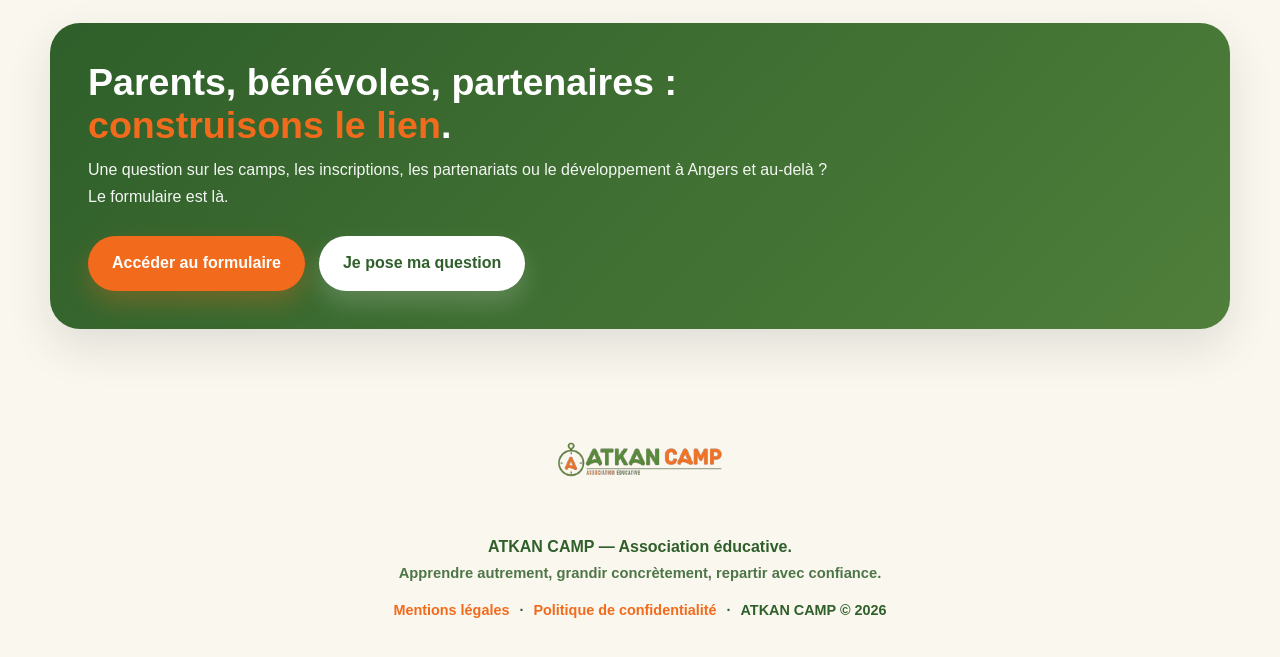
==== commit 7d3d3f8b: "Update index.html" ====
--- a/index.html
+++ b/index.html
@@ -866,7 +866,7 @@
   <header class="site-header">
     <div class="container navbar">
       <a href="index.html" class="brand" aria-label="Accueil ATKAN CAMP">
-        <img src="8.svg" alt="Logo ATKAN CAMP">
+        <img src="10.svg" alt="Logo ATKAN CAMP">
       </a>
 
       <nav class="nav-links" id="menu" aria-label="Navigation principale">
@@ -1189,7 +1189,7 @@
 
   <footer class="site-footer">
     <div class="container">
-      <img src="10.svg" alt="Logo ATKAN CAMP">
+      <img src="8.svg" alt="Logo ATKAN CAMP">
       <p>ATKAN CAMP — Association éducative.</p>
       <p class="small">Apprendre autrement, grandir concrètement, repartir avec confiance.</p>
       <p class="legal-footer">
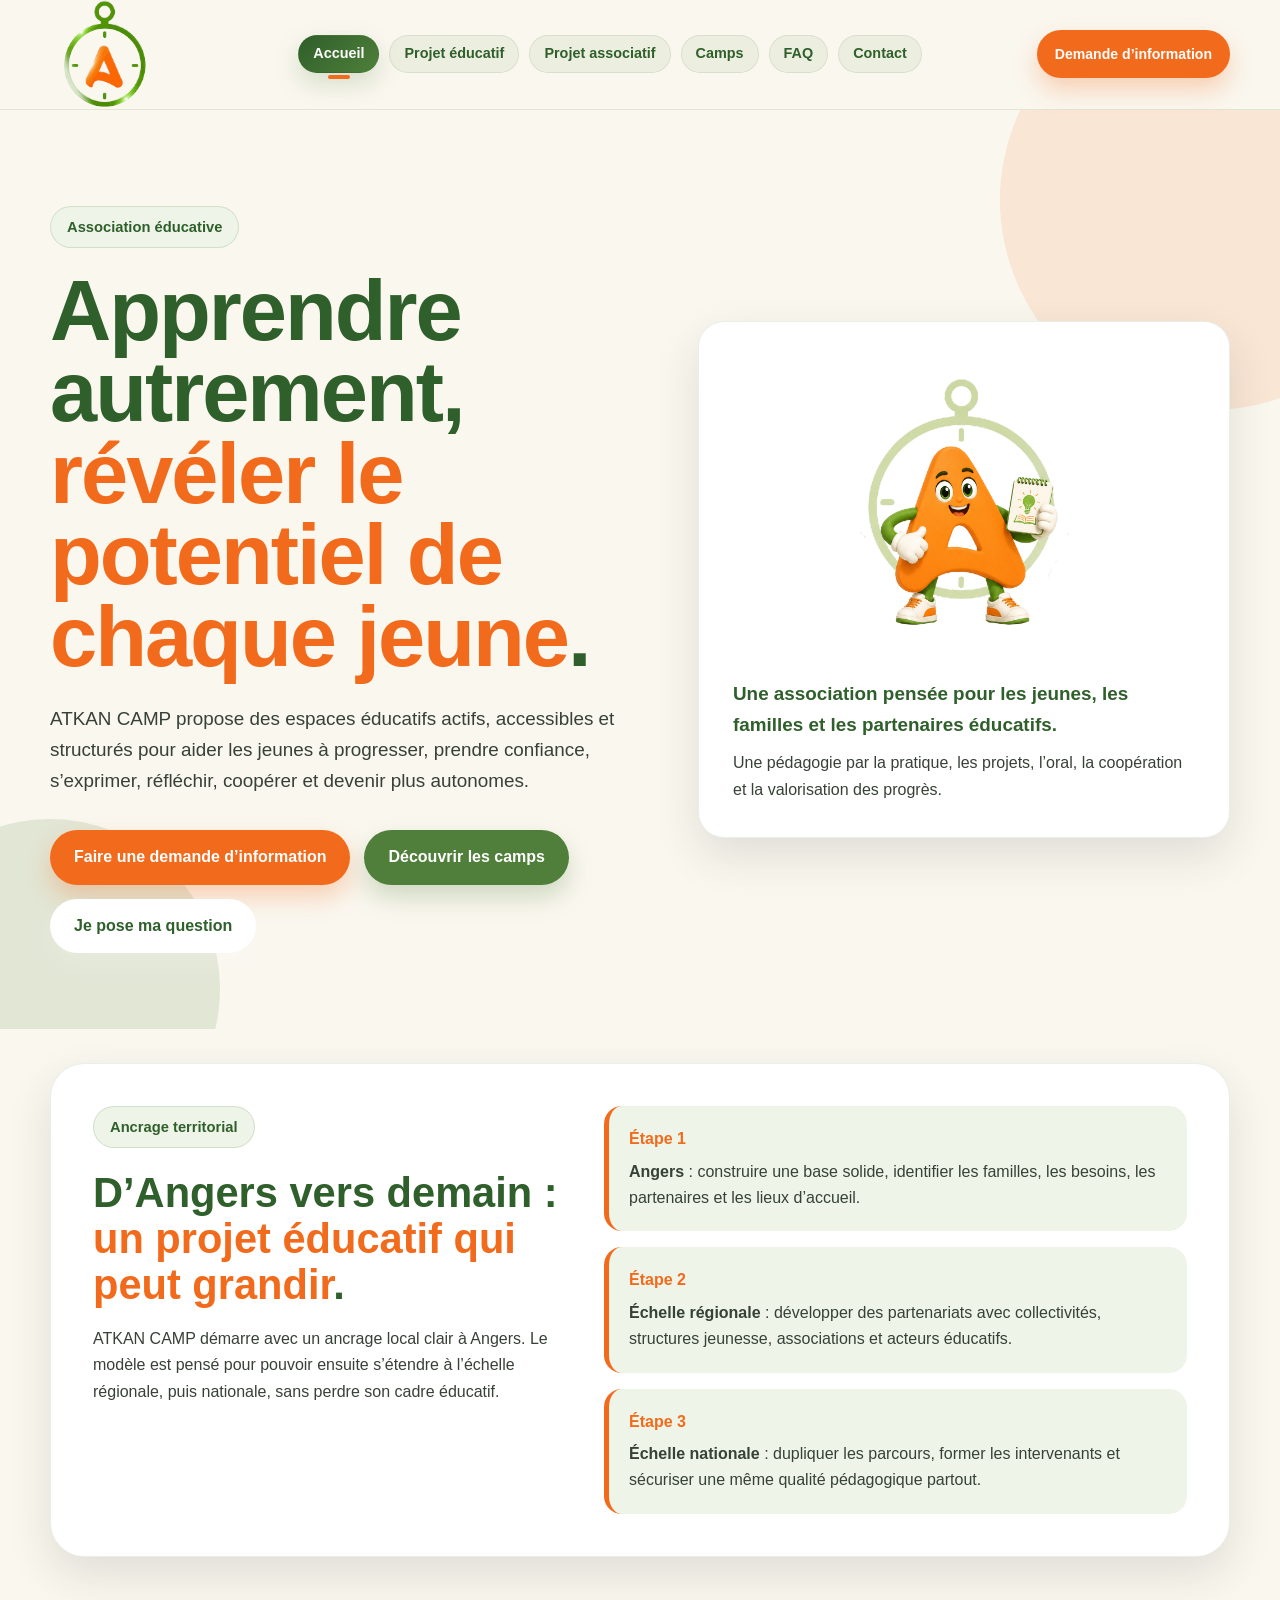
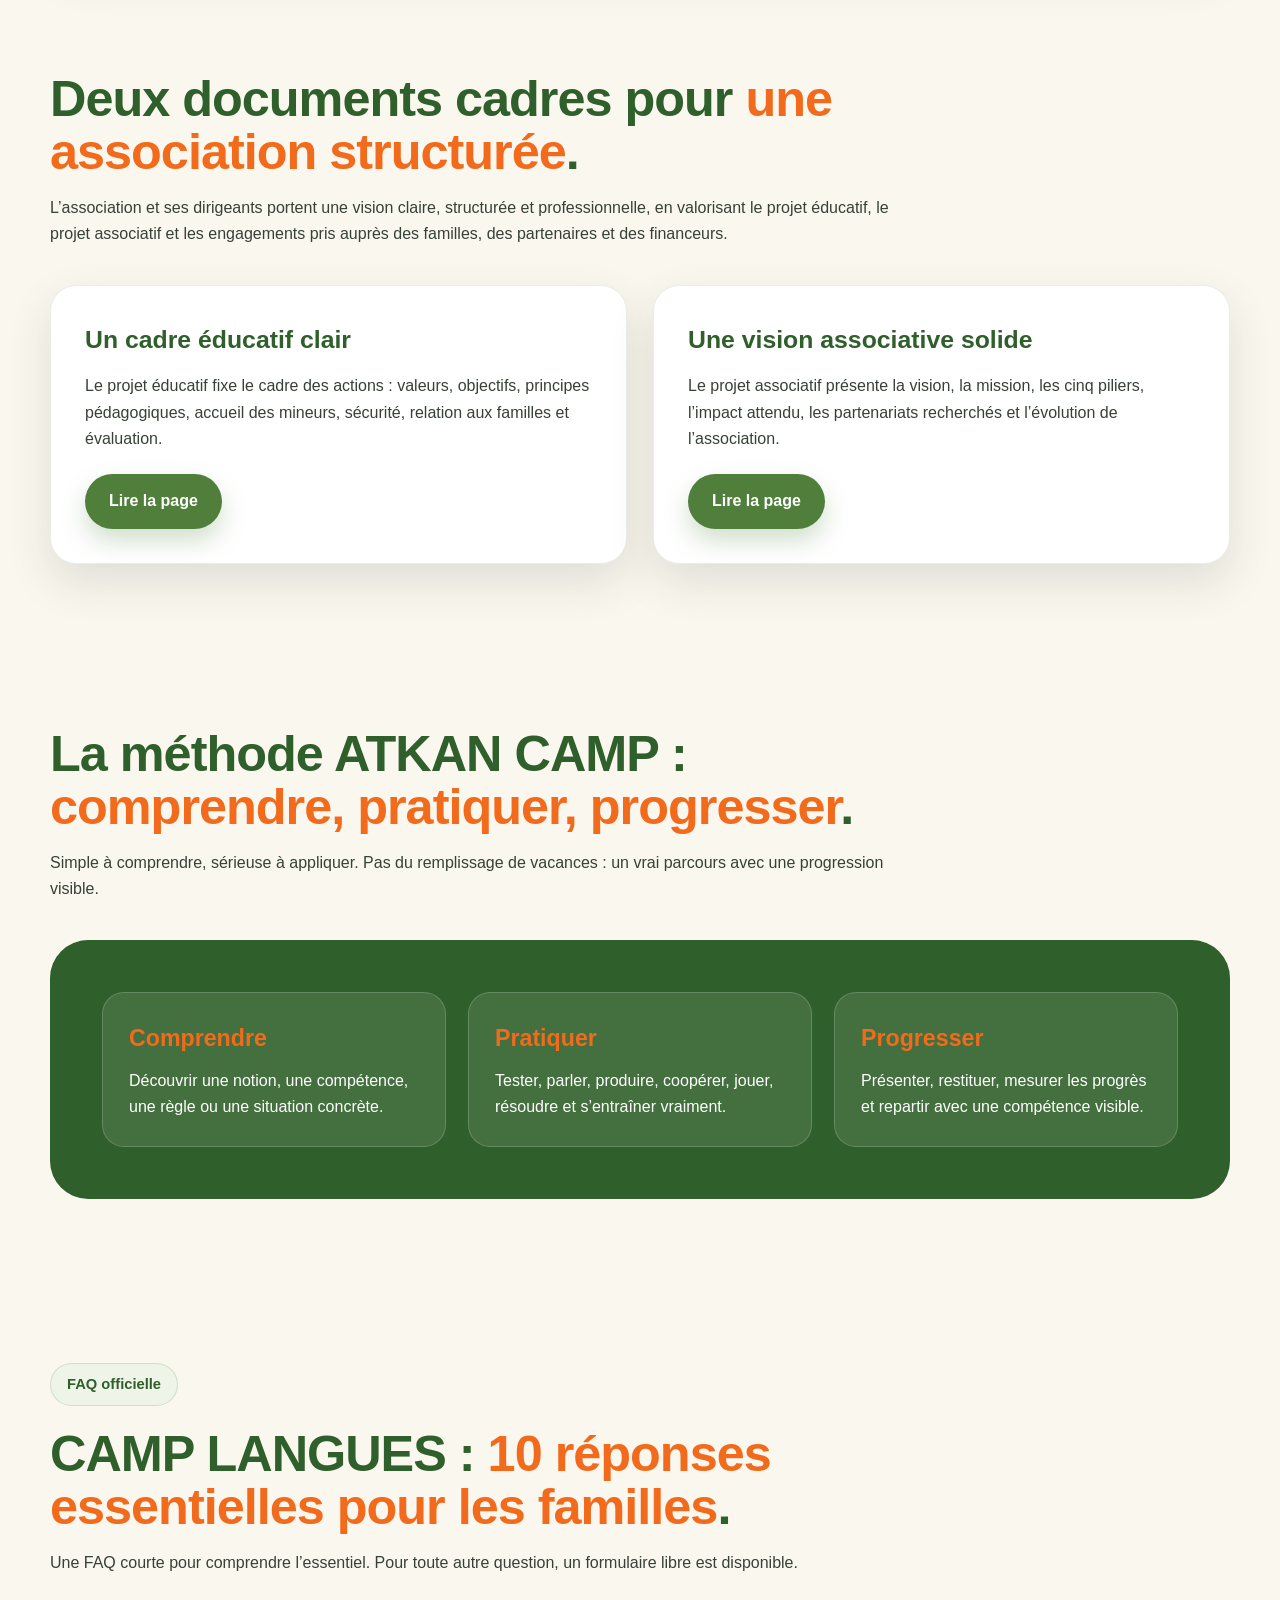
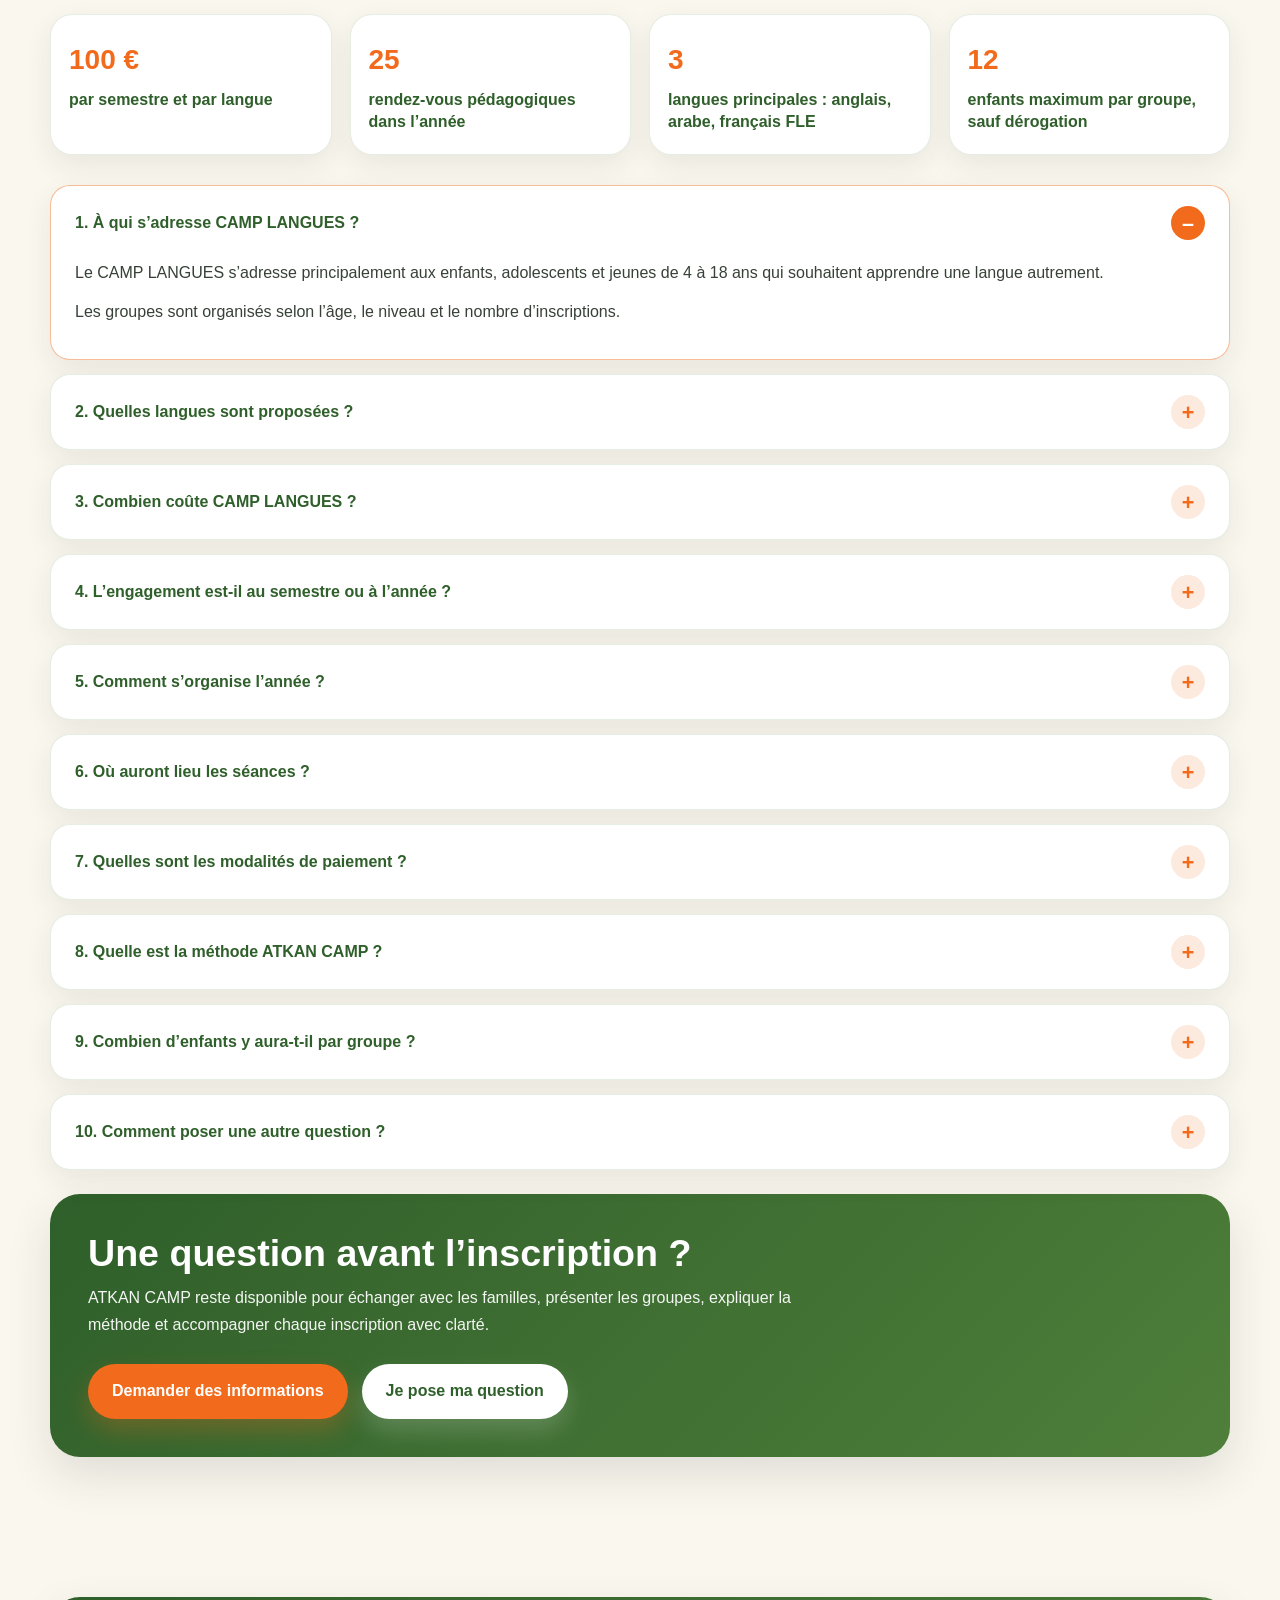
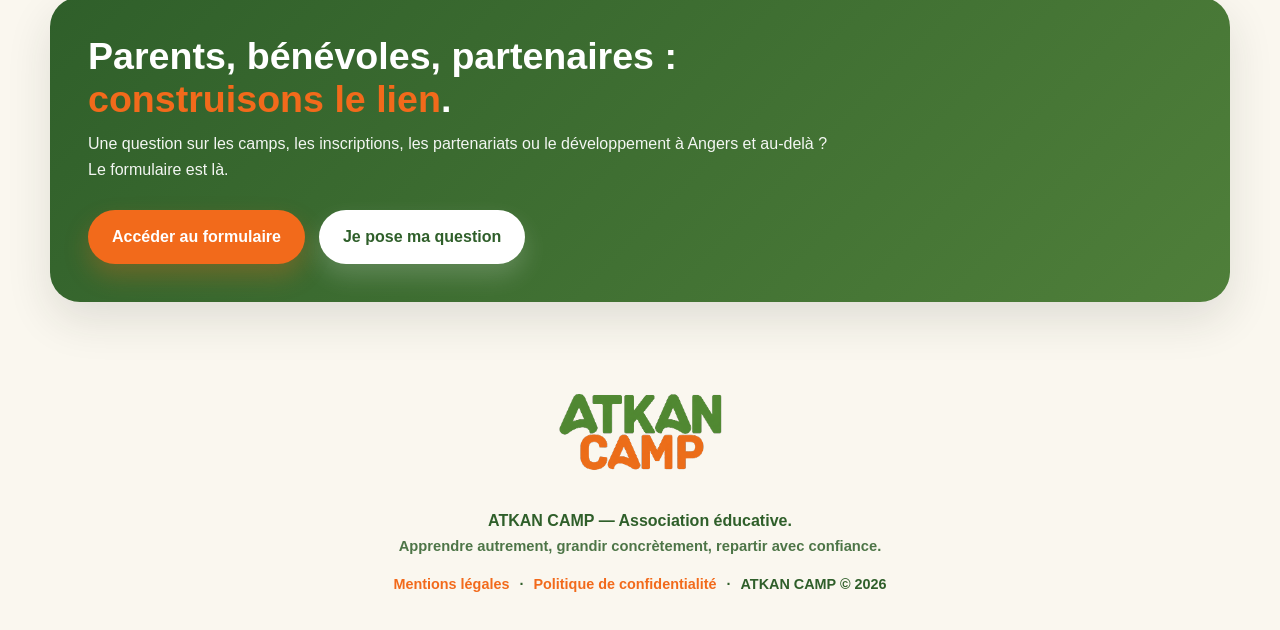
==== commit cfc4cf26: "Update index.html" ====
--- a/index.html
+++ b/index.html
@@ -1030,7 +1030,7 @@
           <span class="eyebrow">FAQ officielle</span>
           <h2>CAMP LANGUES : <span>10 réponses essentielles pour les familles</span>.</h2>
           <p>
-            Une FAQ volontairement courte pour comprendre l’essentiel.
+            Une FAQ courte pour comprendre l’essentiel.
             Pour toute autre question, un formulaire libre est disponible.
           </p>
         </div>
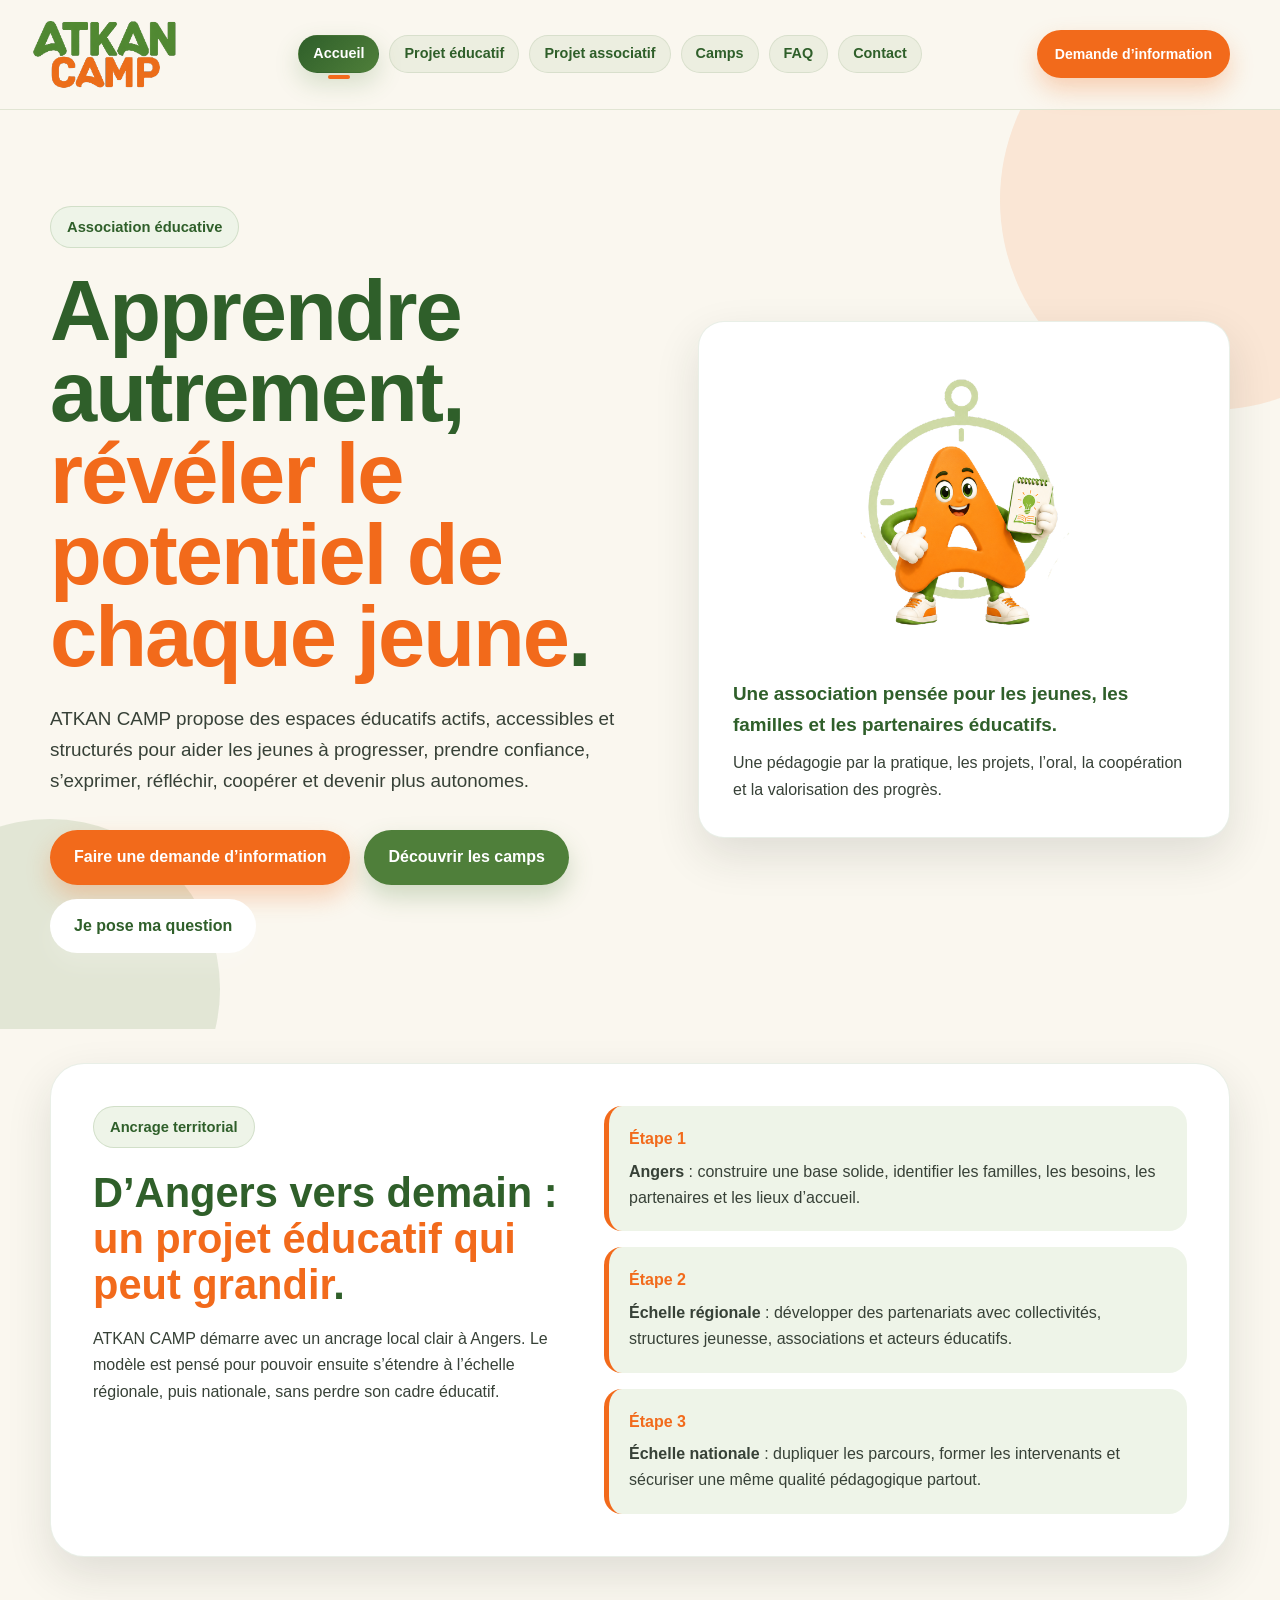
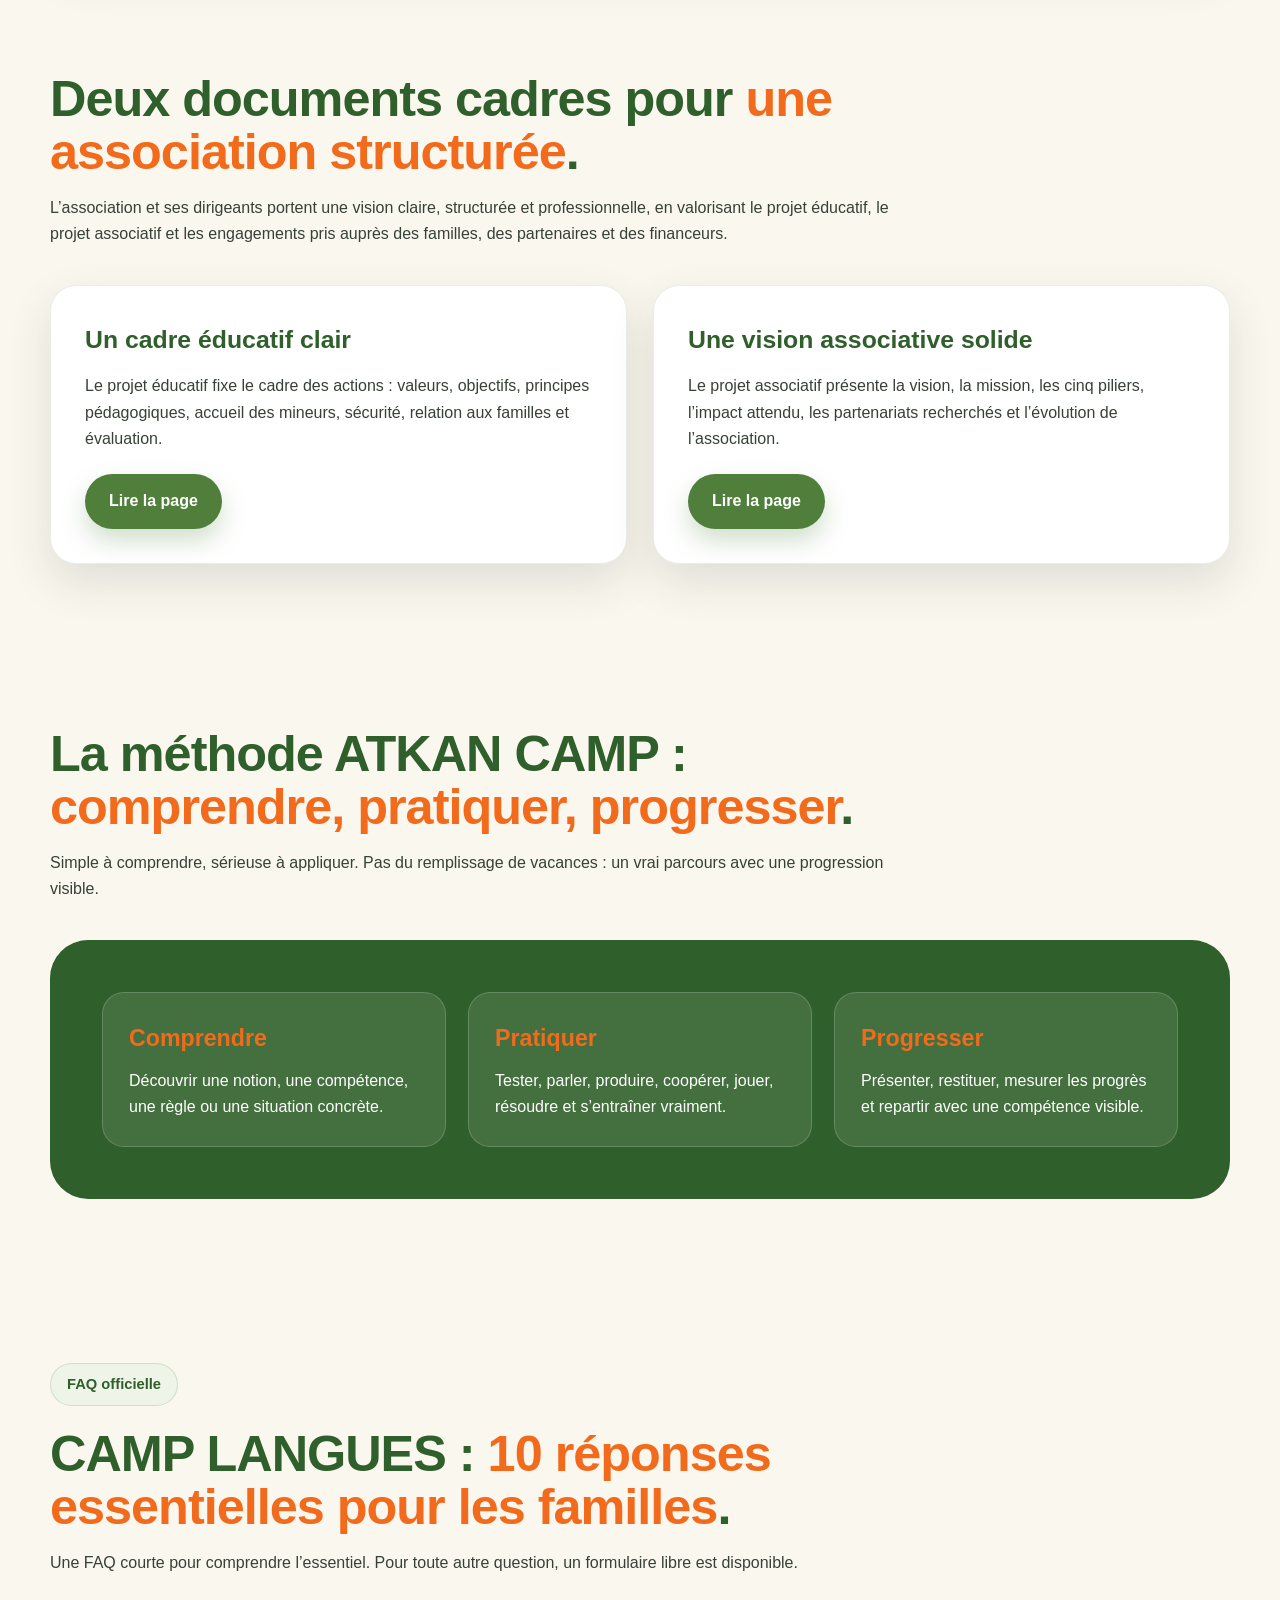
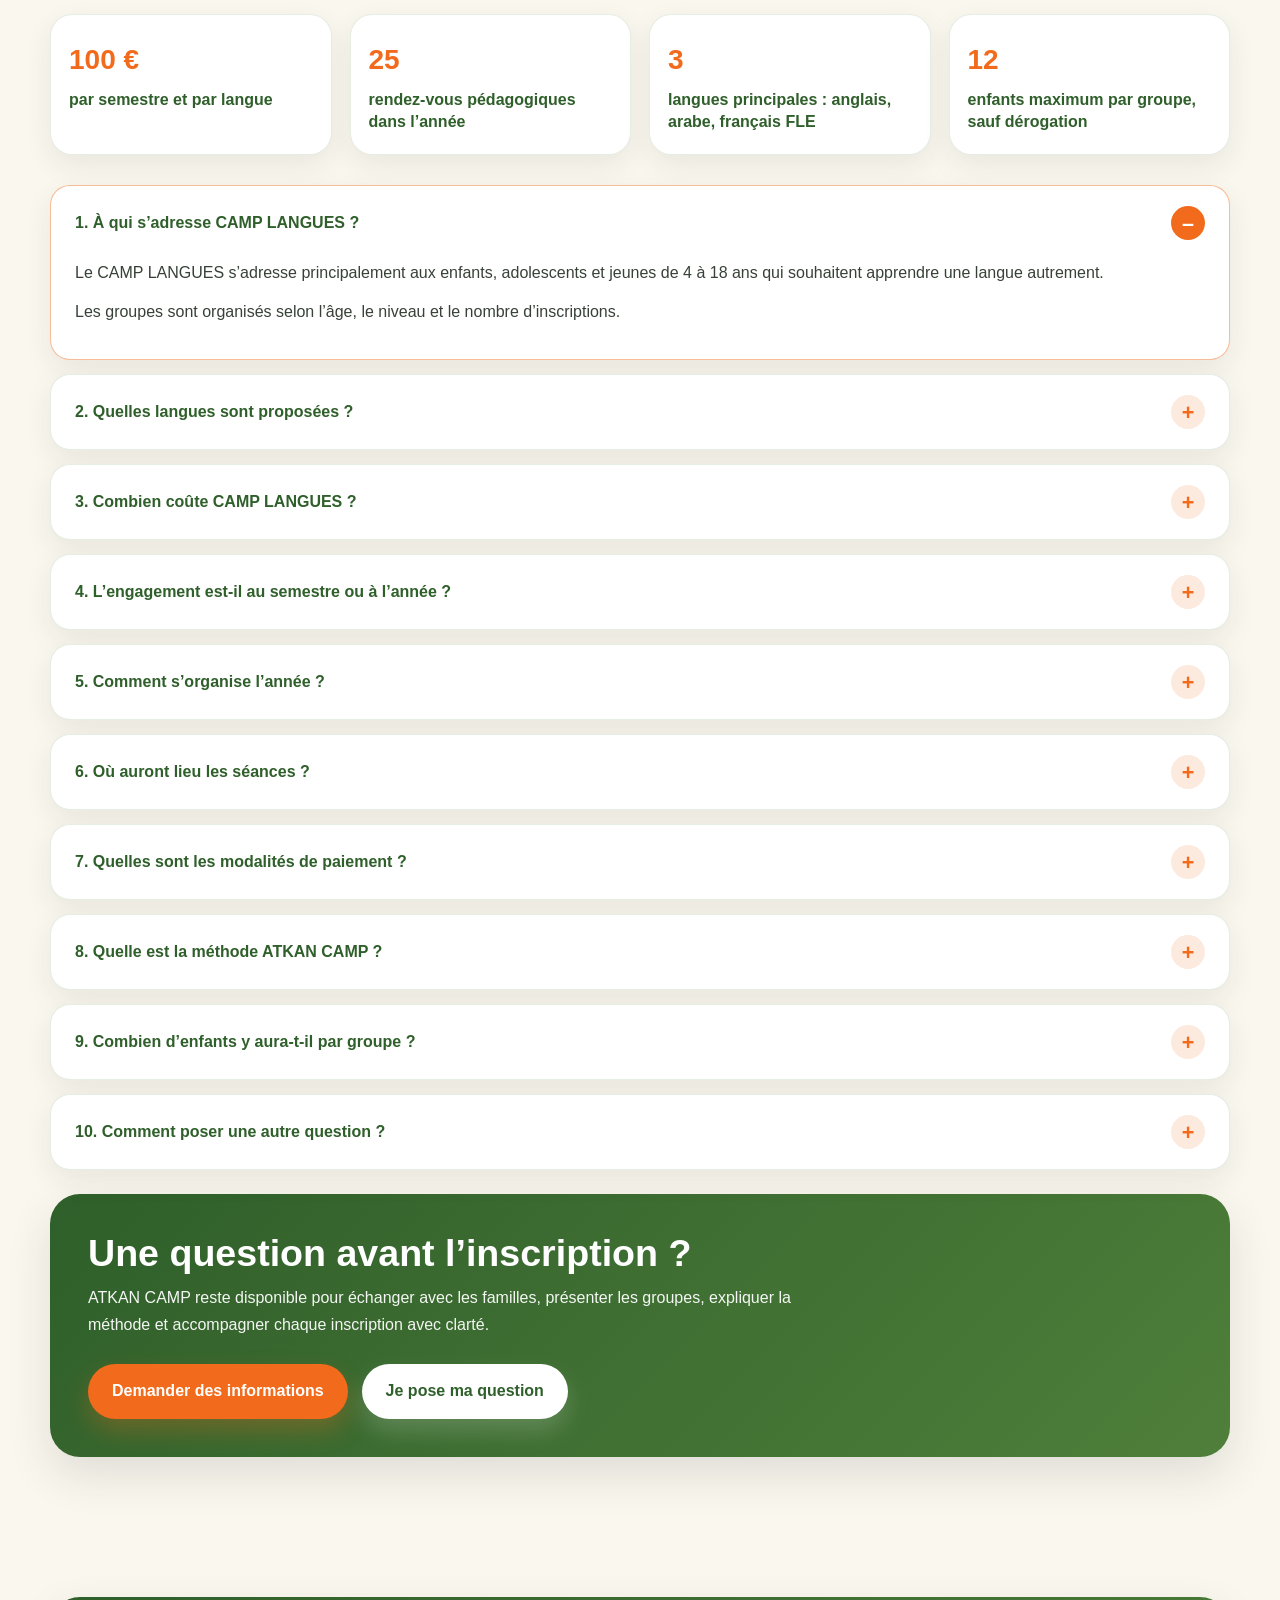
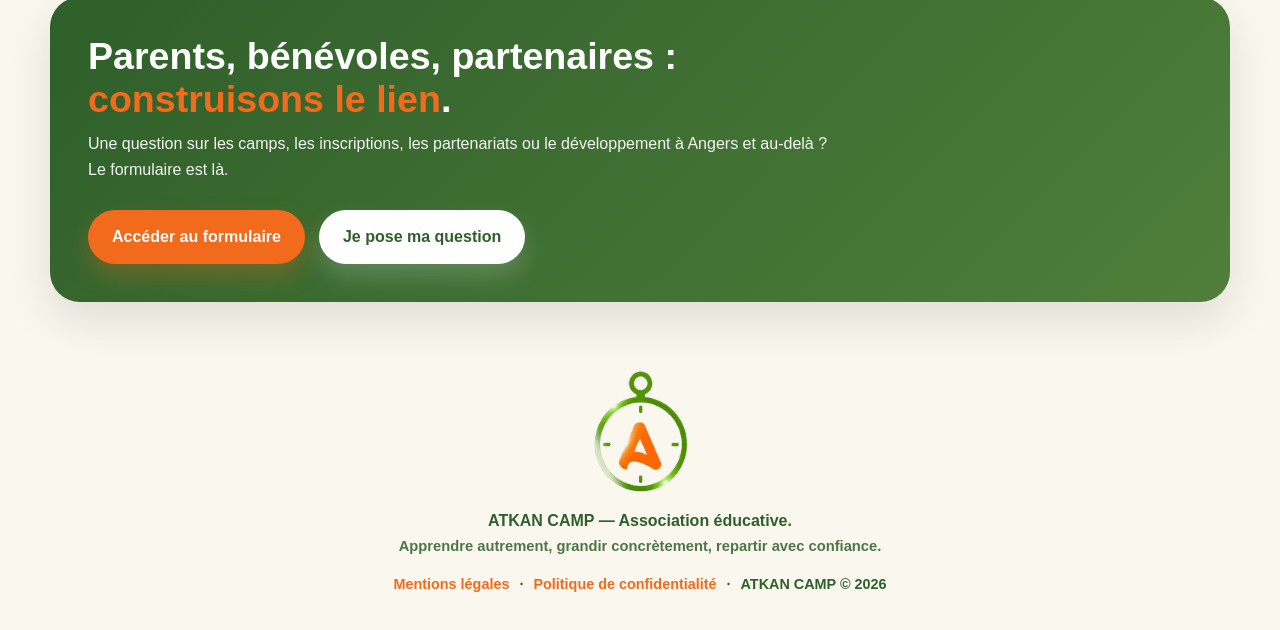
==== commit 4196d255: "Update print statement from 'Hello' to 'Goodbye'" ====
--- a/index.html
+++ b/index.html
@@ -866,7 +866,7 @@
   <header class="site-header">
     <div class="container navbar">
       <a href="index.html" class="brand" aria-label="Accueil ATKAN CAMP">
-        <img src="10.svg" alt="Logo ATKAN CAMP">
+        <img src="8.svg" alt="Logo ATKAN CAMP">
       </a>
 
       <nav class="nav-links" id="menu" aria-label="Navigation principale">
@@ -1189,7 +1189,7 @@
 
   <footer class="site-footer">
     <div class="container">
-      <img src="8.svg" alt="Logo ATKAN CAMP">
+      <img src="10.svg" alt="Logo ATKAN CAMP">
       <p>ATKAN CAMP — Association éducative.</p>
       <p class="small">Apprendre autrement, grandir concrètement, repartir avec confiance.</p>
       <p class="legal-footer">
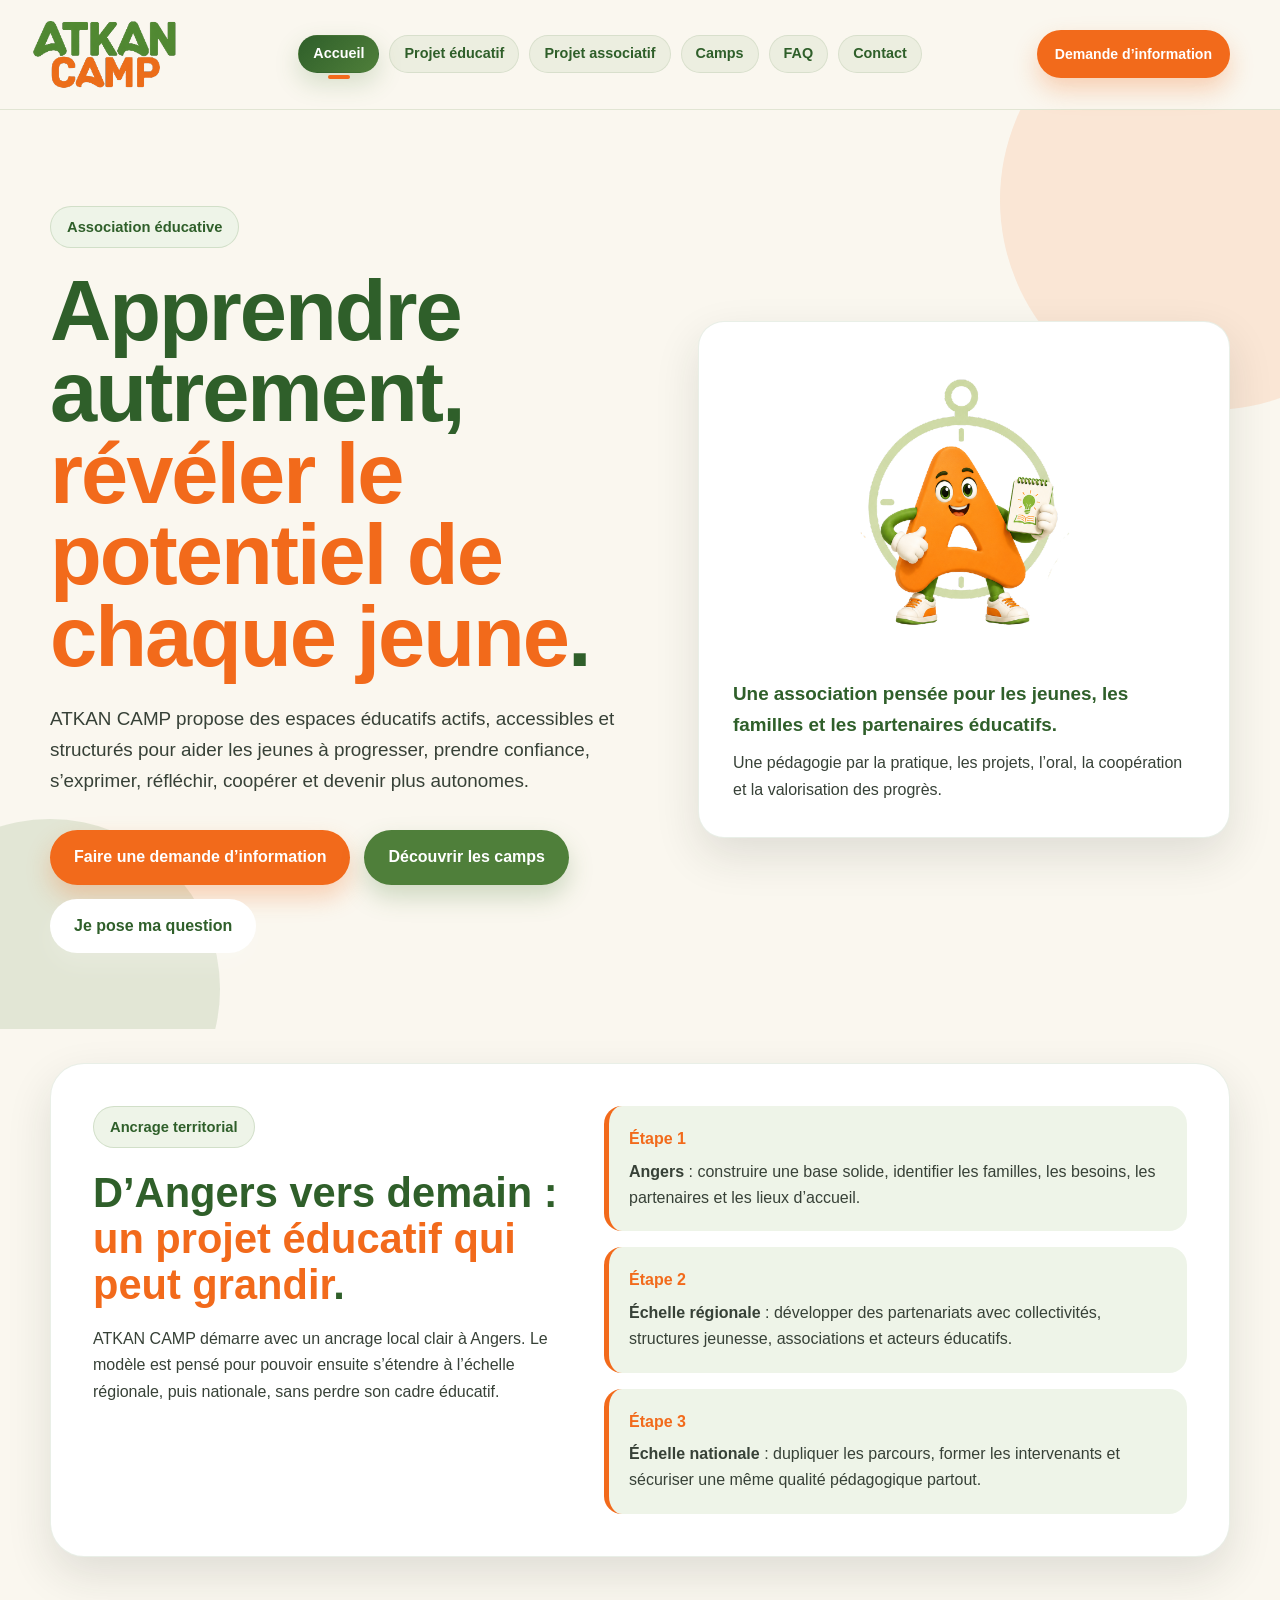
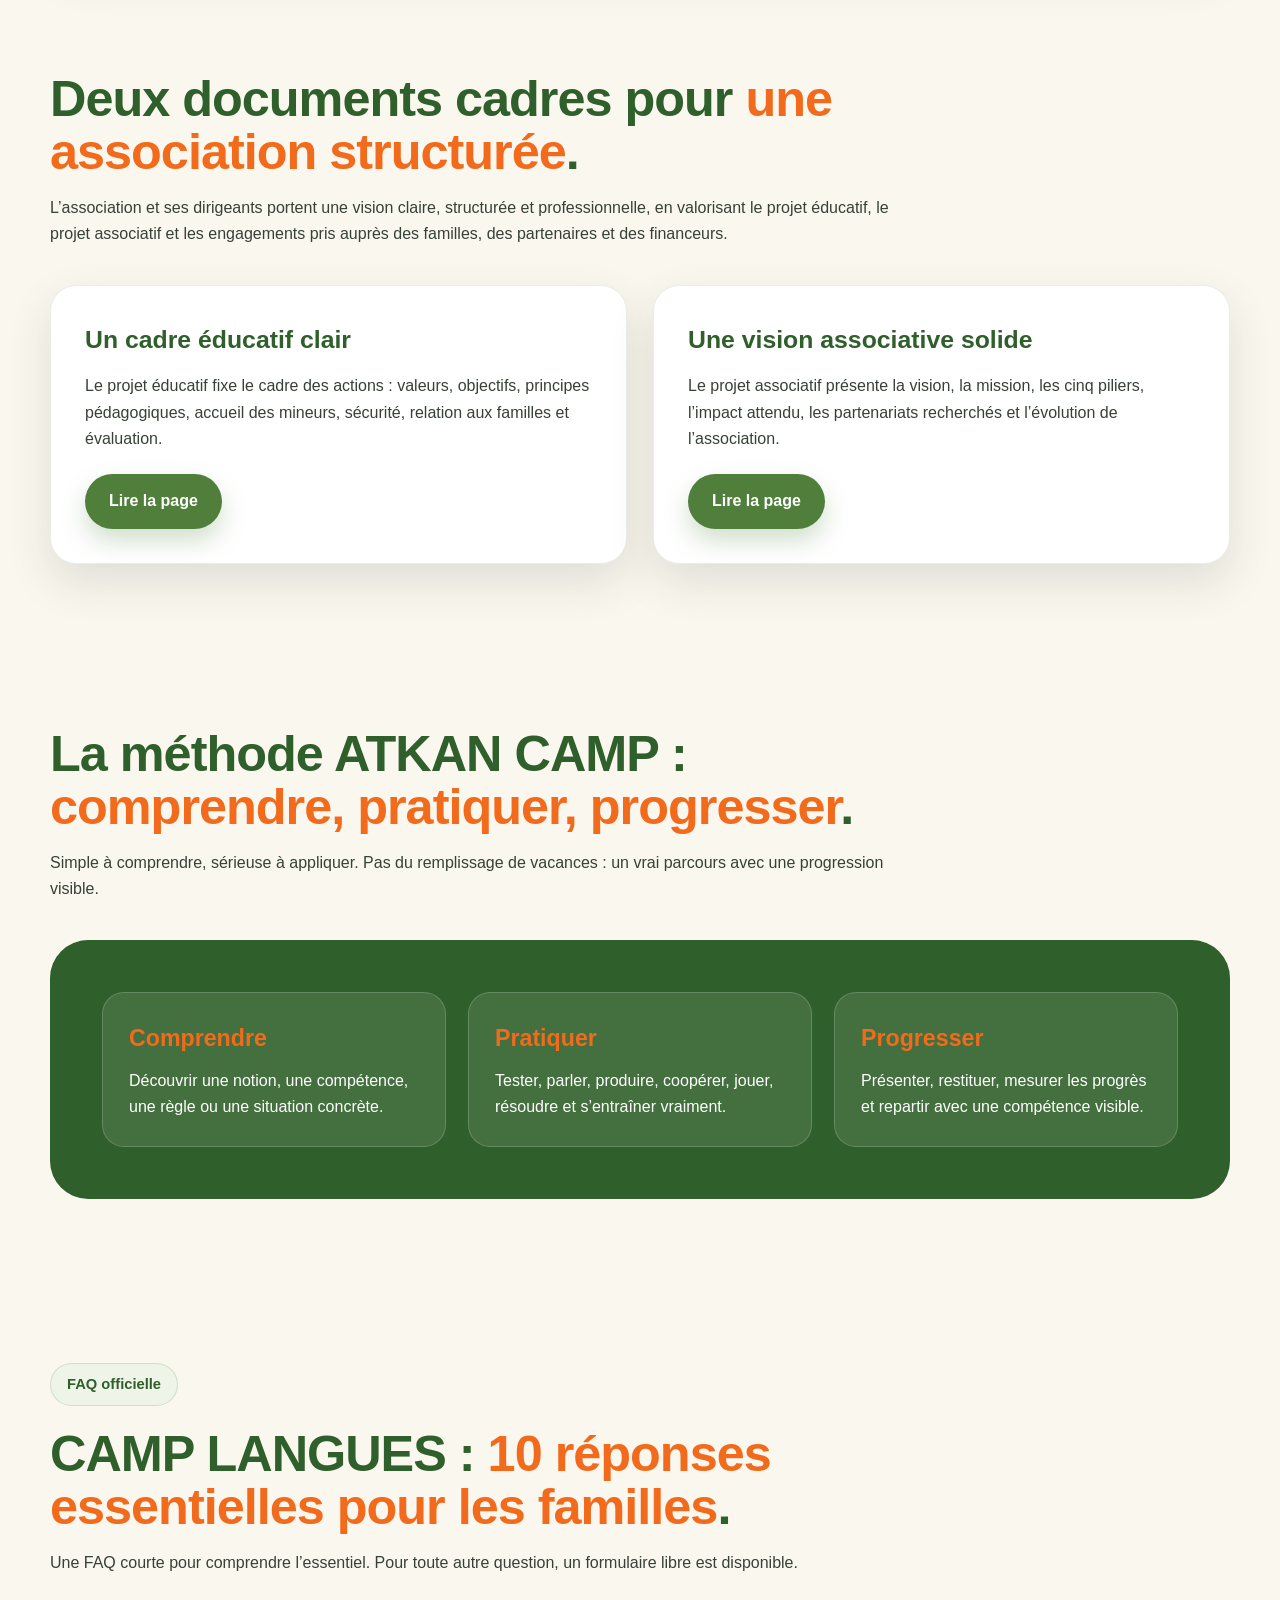
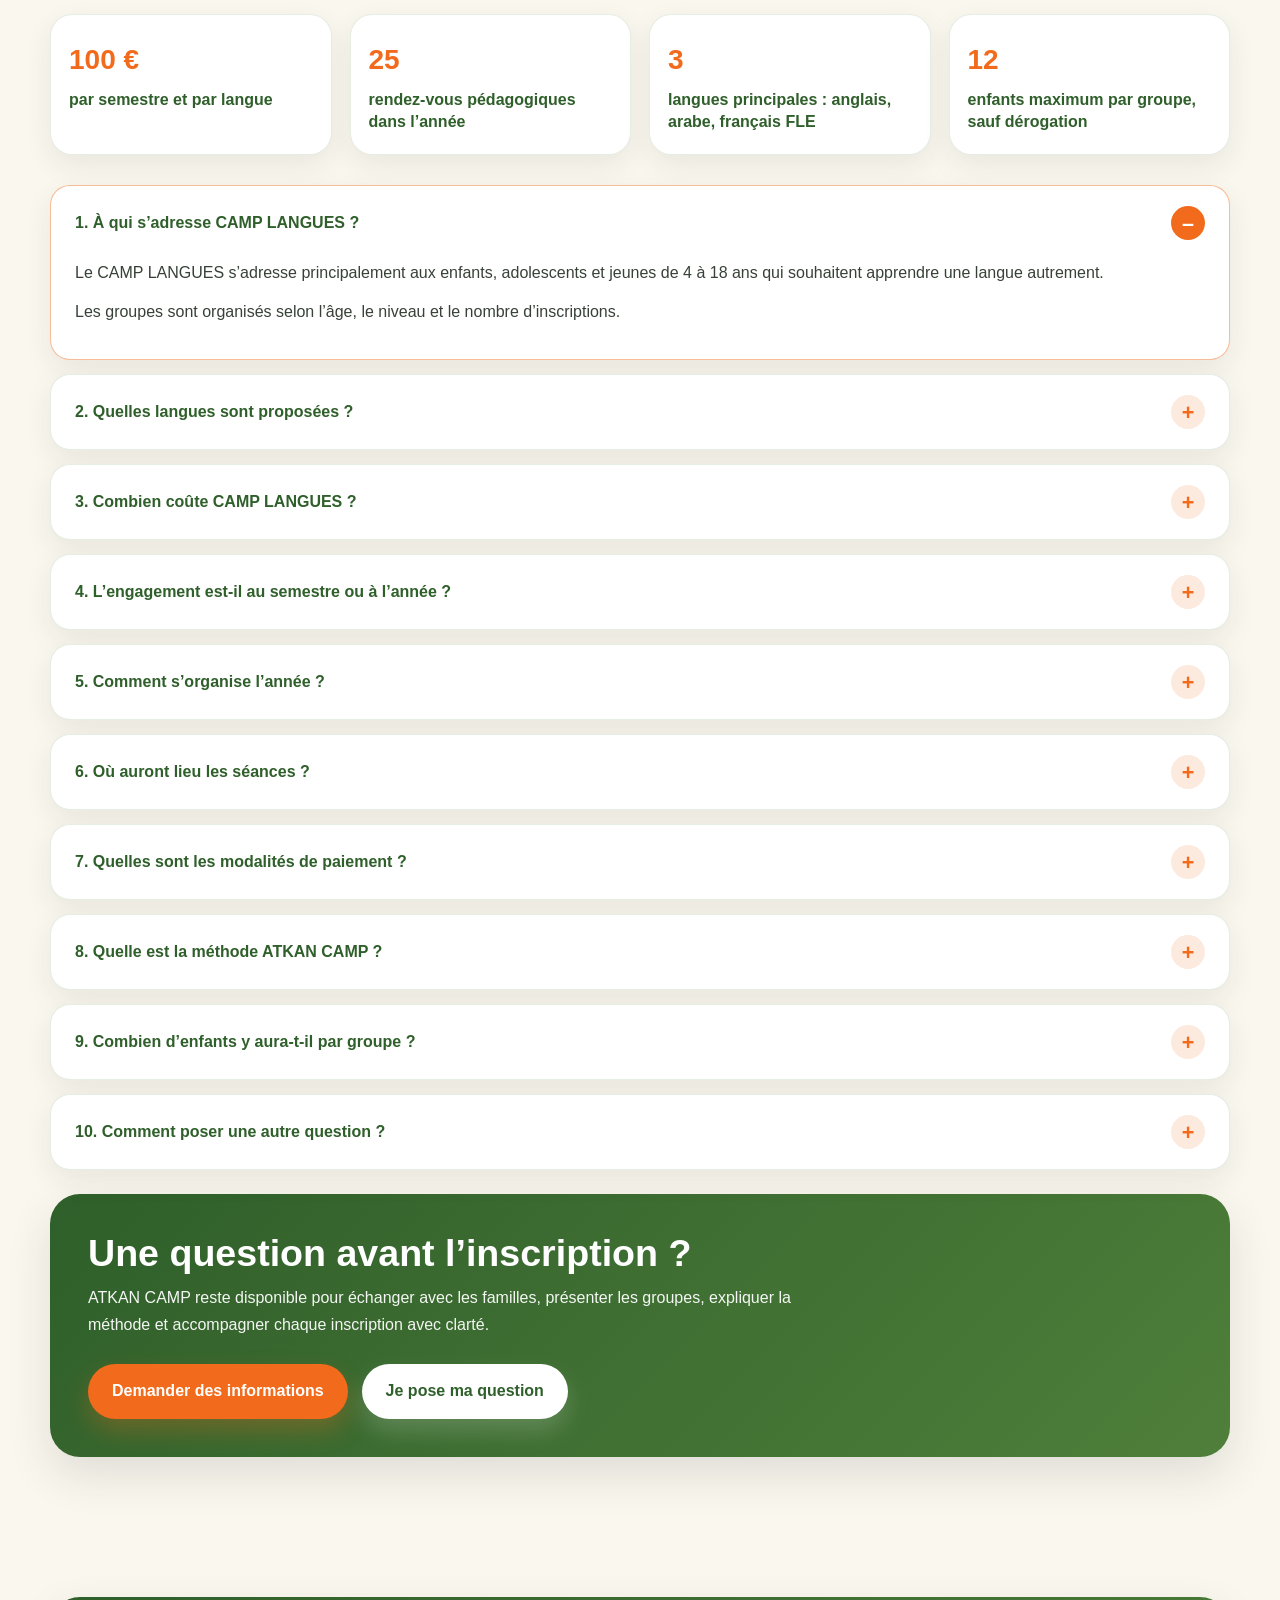
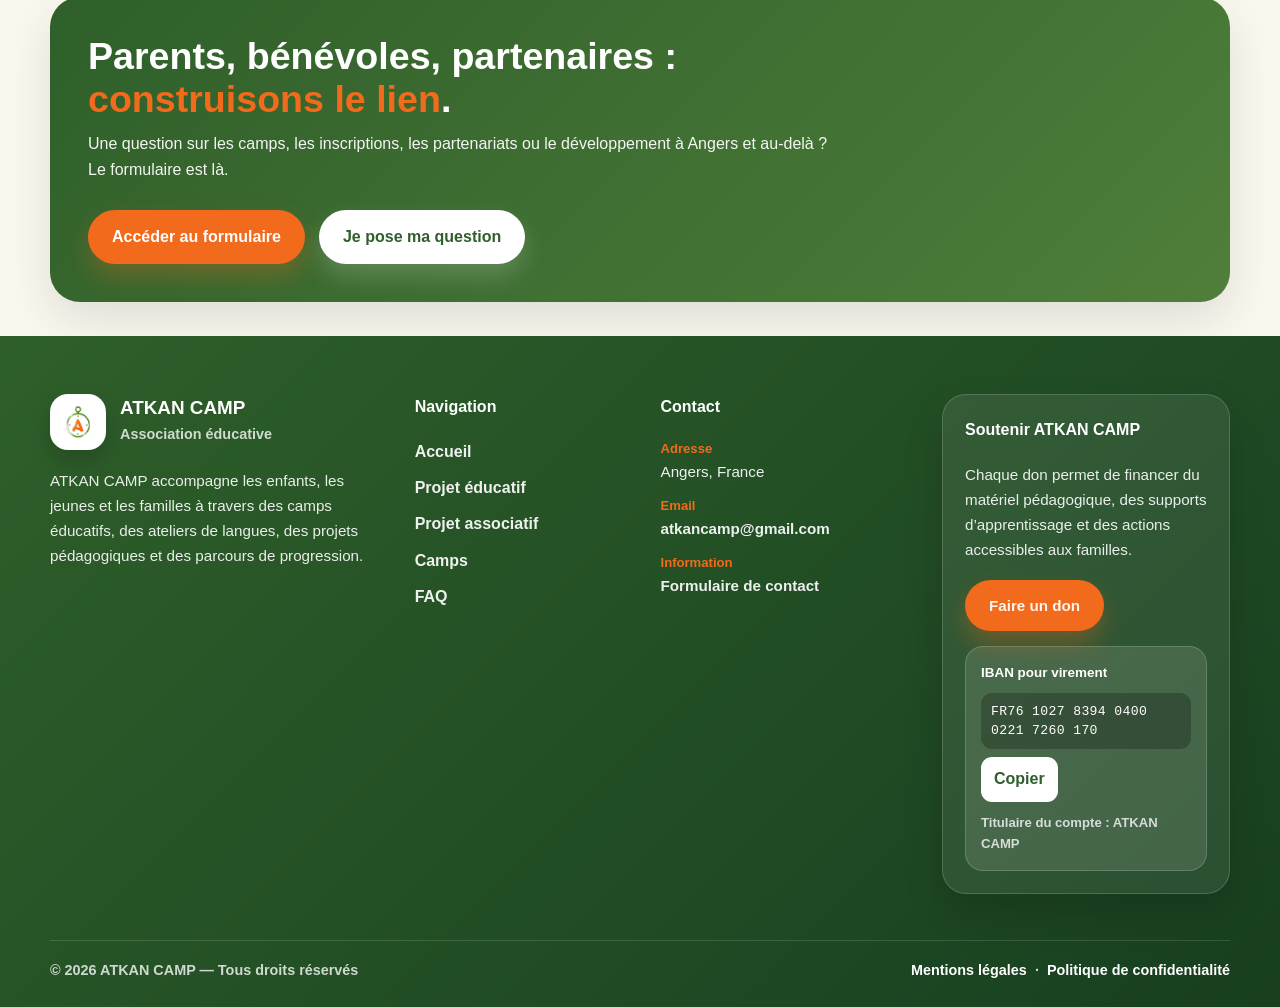
==== commit 3d522447: "Update index.html" ====
--- a/index.html
+++ b/index.html
@@ -584,38 +584,227 @@
     }
 
     .site-footer {
-      padding: 34px 0;
-      text-align: center;
+      background: linear-gradient(135deg, var(--green-dark), #173f20);
+      color: var(--white);
+      padding: 58px 0 24px;
+      text-align: left;
+      font-weight: 400;
+    }
+
+    .footer-grid {
+      display: grid;
+      grid-template-columns: 1.35fr 0.85fr 1fr 1.2fr;
+      gap: 44px;
+      align-items: start;
+    }
+
+    .footer-col h4 {
+      color: var(--white);
+      font-size: 1rem;
+      font-weight: 900;
+      margin-bottom: 18px;
+    }
+
+    .footer-logo-row {
+      display: flex;
+      align-items: center;
+      gap: 14px;
+      margin-bottom: 18px;
+    }
+
+    .site-footer .footer-logo {
+      width: 56px;
+      height: 56px;
+      object-fit: contain;
+      border-radius: 18px;
+      background: var(--white);
+      padding: 7px;
+      margin: 0;
+      box-shadow: 0 10px 22px rgba(0, 0, 0, 0.18);
+    }
+
+    .footer-brand h3 {
+      color: var(--white);
+      font-size: 1.18rem;
+      font-weight: 900;
+      margin: 0;
+      line-height: 1.15;
+    }
+
+    .footer-subtitle {
+      color: rgba(255, 255, 255, 0.78);
+      font-size: 0.9rem;
+      margin-top: 4px;
+      font-weight: 700;
+    }
+
+    .footer-description,
+    .footer-donation-text {
+      color: rgba(255, 255, 255, 0.9);
+      font-size: 0.95rem;
+      line-height: 1.65;
+      max-width: 370px;
+    }
+
+    .footer-links {
+      list-style: none;
+      padding: 0;
+      margin: 0;
+      display: grid;
+      gap: 10px;
+    }
+
+    .footer-col a {
+      color: rgba(255, 255, 255, 0.92);
+      text-decoration: none;
+      transition: 0.25s ease;
+      font-weight: 700;
+    }
+
+    .footer-col a:hover {
+      color: var(--orange);
+    }
+
+    .footer-contact {
+      display: grid;
+      gap: 13px;
+    }
+
+    .footer-contact p {
+      margin: 0;
+      color: rgba(255, 255, 255, 0.92);
+      font-size: 0.95rem;
+      line-height: 1.45;
+    }
+
+    .footer-contact span {
+      display: block;
+      color: var(--orange);
+      font-size: 0.82rem;
+      font-weight: 900;
+      margin-bottom: 3px;
+    }
+
+    .footer-donation {
+      padding: 22px;
+      border-radius: 24px;
+      background: rgba(255, 255, 255, 0.08);
+      border: 1px solid rgba(255, 255, 255, 0.16);
+      box-shadow: 0 18px 38px rgba(0, 0, 0, 0.16);
+    }
+
+    .donation-btn {
+      display: inline-flex;
+      align-items: center;
+      justify-content: center;
+      margin-top: 18px;
+      min-height: 48px;
+      padding: 13px 24px;
+      border-radius: 999px;
+      background: var(--orange);
+      color: var(--white);
+      font-weight: 900;
+      font-size: 0.95rem;
+      text-decoration: none;
+      box-shadow: 0 12px 25px rgba(242, 106, 27, 0.32);
+      transition: 0.25s ease;
+    }
+
+    .donation-btn:hover {
+      background: #d95712;
+      color: var(--white);
+      transform: translateY(-2px);
+      box-shadow: 0 16px 34px rgba(242, 106, 27, 0.4);
+    }
+
+    .iban-card {
+      margin-top: 15px;
+      padding: 15px;
+      border-radius: 18px;
+      background: rgba(250, 247, 239, 0.12);
+      border: 1px solid rgba(250, 247, 239, 0.18);
+    }
+
+    .iban-label {
+      display: block;
+      color: var(--white);
+      font-size: 0.84rem;
+      font-weight: 900;
+      margin-bottom: 9px;
+    }
+
+    .iban-box {
+      display: flex;
+      align-items: center;
+      gap: 8px;
+      flex-wrap: wrap;
+    }
+
+    .iban-box code {
+      flex: 1;
+      min-width: 210px;
+      color: var(--white);
+      font-size: 0.82rem;
+      letter-spacing: 0.35px;
+      line-height: 1.45;
+      background: rgba(0, 0, 0, 0.24);
+      padding: 9px 10px;
+      border-radius: 11px;
+      word-break: break-word;
+    }
+
+    .copy-iban {
+      border: none;
+      background: var(--white);
       color: var(--green-dark);
+      padding: 9px 13px;
+      border-radius: 11px;
+      font-weight: 900;
+      cursor: pointer;
+      transition: 0.25s ease;
+    }
+
+    .copy-iban:hover {
+      background: var(--soft);
+      color: var(--green-dark);
+    }
+
+    .iban-note {
+      margin-top: 10px;
+      color: rgba(255, 255, 255, 0.78);
+      font-size: 0.82rem;
+      font-weight: 700;
+    }
+
+    .footer-bottom {
+      margin-top: 46px;
+      padding-top: 18px;
+      border-top: 1px solid rgba(255, 255, 255, 0.14);
+      display: flex;
+      align-items: center;
+      justify-content: space-between;
+      gap: 18px;
+      flex-wrap: wrap;
+      color: rgba(255, 255, 255, 0.78);
+      font-size: 0.9rem;
+      font-weight: 700;
+    }
+
+    .footer-legal {
+      display: flex;
+      align-items: center;
+      gap: 8px;
+      flex-wrap: wrap;
+    }
+
+    .footer-legal a {
+      color: var(--white);
+      text-decoration: none;
       font-weight: 800;
     }
 
-    .site-footer img {
-      width: 165px;
-      margin: 0 auto 14px;
-    }
-
-    .small {
-      font-size: 0.92rem;
-      opacity: 0.85;
-    }
-
-    .legal-footer {
-      margin-top: 14px;
-      display: flex;
-      justify-content: center;
-      gap: 10px;
-      flex-wrap: wrap;
-      font-size: 0.9rem;
-    }
-
-    .legal-footer a {
+    .footer-legal a:hover {
       color: var(--orange);
-      font-weight: 900;
-    }
-
-    .legal-footer a:hover {
-      text-decoration: underline;
     }
 
     @media (max-width: 1160px) {
@@ -857,6 +1046,56 @@
         width: 140px;
       }
     }
+
+
+    @media (max-width: 980px) {
+      .footer-grid {
+        grid-template-columns: repeat(2, 1fr);
+        gap: 36px;
+      }
+    }
+
+    @media (max-width: 620px) {
+      .site-footer {
+        padding: 42px 0 22px;
+      }
+
+      .footer-grid {
+        grid-template-columns: 1fr;
+        gap: 32px;
+      }
+
+      .site-footer .footer-logo {
+        width: 56px;
+        height: 56px;
+      }
+
+      .footer-donation {
+        padding: 20px;
+      }
+
+      .donation-btn {
+        width: 100%;
+      }
+
+      .iban-box {
+        display: grid;
+        grid-template-columns: 1fr;
+      }
+
+      .iban-box code {
+        min-width: 0;
+      }
+
+      .copy-iban {
+        width: 100%;
+      }
+
+      .footer-bottom {
+        flex-direction: column;
+        align-items: flex-start;
+      }
+    }
   </style>
 </head>
 
@@ -1188,17 +1427,96 @@
   </main>
 
   <footer class="site-footer">
-    <div class="container">
-      <img src="10.svg" alt="Logo ATKAN CAMP">
-      <p>ATKAN CAMP — Association éducative.</p>
-      <p class="small">Apprendre autrement, grandir concrètement, repartir avec confiance.</p>
-      <p class="legal-footer">
+    <div class="container footer-grid">
+      <div class="footer-col footer-brand">
+        <div class="footer-logo-row">
+          <img src="10.svg" alt="Logo ATKAN CAMP" class="footer-logo">
+
+          <div>
+            <h3>ATKAN CAMP</h3>
+            <p class="footer-subtitle">Association éducative</p>
+          </div>
+        </div>
+
+        <p class="footer-description">
+          ATKAN CAMP accompagne les enfants, les jeunes et les familles à travers des camps éducatifs,
+          des ateliers de langues, des projets pédagogiques et des parcours de progression.
+        </p>
+      </div>
+
+      <div class="footer-col">
+        <h4>Navigation</h4>
+
+        <ul class="footer-links">
+          <li><a href="index.html">Accueil</a></li>
+          <li><a href="projet-educatif.html">Projet éducatif</a></li>
+          <li><a href="projet-associatif.html">Projet associatif</a></li>
+          <li><a href="camps.html">Camps</a></li>
+          <li><a href="#faq">FAQ</a></li>
+        </ul>
+      </div>
+
+      <div class="footer-col">
+        <h4>Contact</h4>
+
+        <div class="footer-contact">
+          <p>
+            <span>Adresse</span>
+            Angers, France
+          </p>
+
+          <p>
+            <span>Email</span>
+            <a href="mailto:atkancamp@gmail.com">atkancamp@gmail.com</a>
+          </p>
+
+          <p>
+            <span>Information</span>
+            <a href="https://forms.gle/nPrbksHGQhSJZZHL8" target="_blank" rel="noopener">
+              Formulaire de contact
+            </a>
+          </p>
+        </div>
+      </div>
+
+      <div class="footer-col footer-donation">
+        <h4>Soutenir ATKAN CAMP</h4>
+
+        <p class="footer-donation-text">
+          Chaque don permet de financer du matériel pédagogique, des supports d’apprentissage
+          et des actions accessibles aux familles.
+        </p>
+
+        <a class="donation-btn" href="#don-atkan" aria-label="Faire un don à ATKAN CAMP">
+          Faire un don
+        </a>
+
+        <div class="iban-card" id="don-atkan">
+          <span class="iban-label">IBAN pour virement</span>
+
+          <div class="iban-box">
+            <code id="iban-value">FR76 1027 8394 0400 0221 7260 170</code>
+
+            <button class="copy-iban" type="button" onclick="copyIban()">
+              Copier
+            </button>
+          </div>
+
+          <p class="iban-note">
+            Titulaire du compte : ATKAN CAMP
+          </p>
+        </div>
+      </div>
+    </div>
+
+    <div class="container footer-bottom">
+      <p>© 2026 ATKAN CAMP — Tous droits réservés</p>
+
+      <div class="footer-legal">
         <a href="mentions-legales.html">Mentions légales</a>
         <span>·</span>
         <a href="politique-confidentialite.html">Politique de confidentialité</a>
-        <span>·</span>
-        <span>ATKAN CAMP © 2026</span>
-      </p>
+      </div>
     </div>
   </footer>
 
@@ -1223,6 +1541,34 @@
         });
       });
     }
+
+    function copyIban() {
+      const iban = "FR7610278394040002217260170";
+      const button = document.querySelector(".copy-iban");
+
+      if (!button) return;
+
+      if (navigator.clipboard) {
+        navigator.clipboard.writeText(iban).then(() => {
+          button.textContent = "Copié";
+          setTimeout(() => {
+            button.textContent = "Copier";
+          }, 1800);
+        });
+      } else {
+        const input = document.createElement("input");
+        input.value = iban;
+        document.body.appendChild(input);
+        input.select();
+        document.execCommand("copy");
+        document.body.removeChild(input);
+
+        button.textContent = "Copié";
+        setTimeout(() => {
+          button.textContent = "Copier";
+        }, 1800);
+      }
+    }
   </script>
 </body>
 </html>
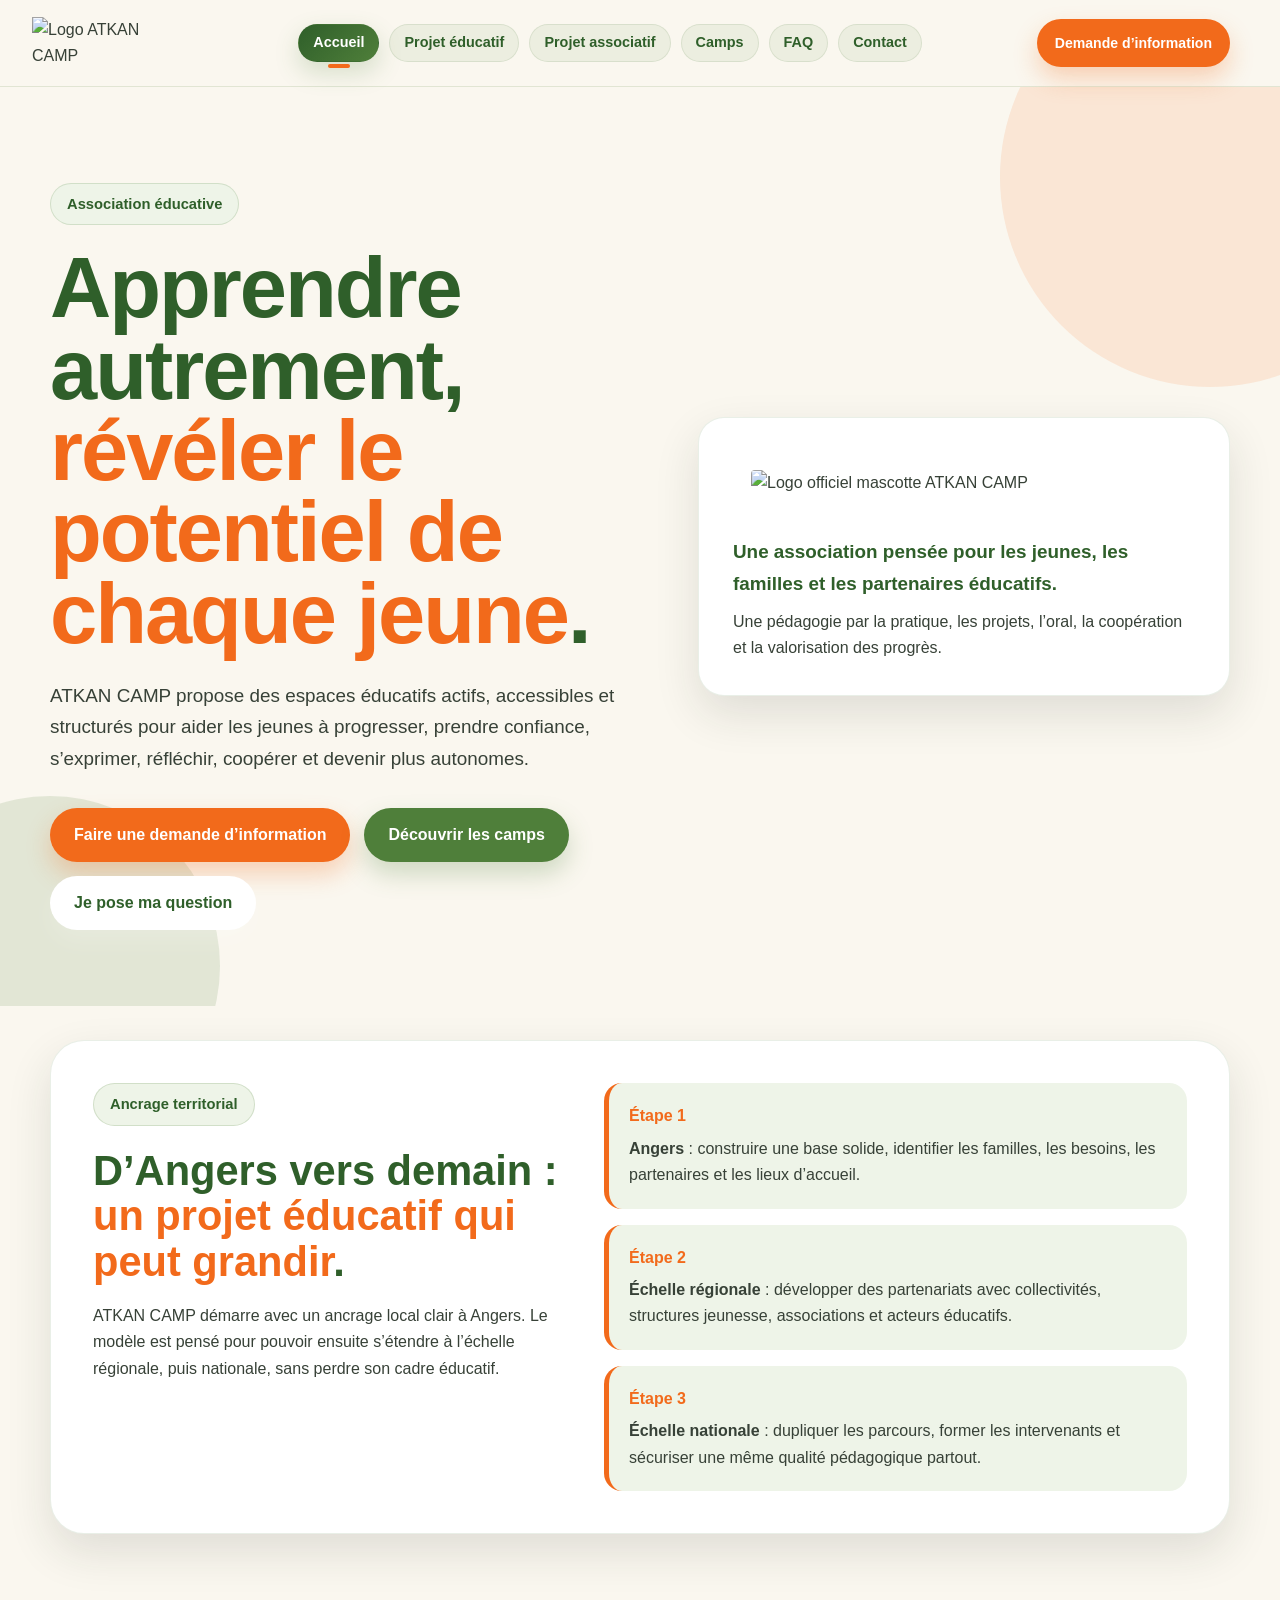
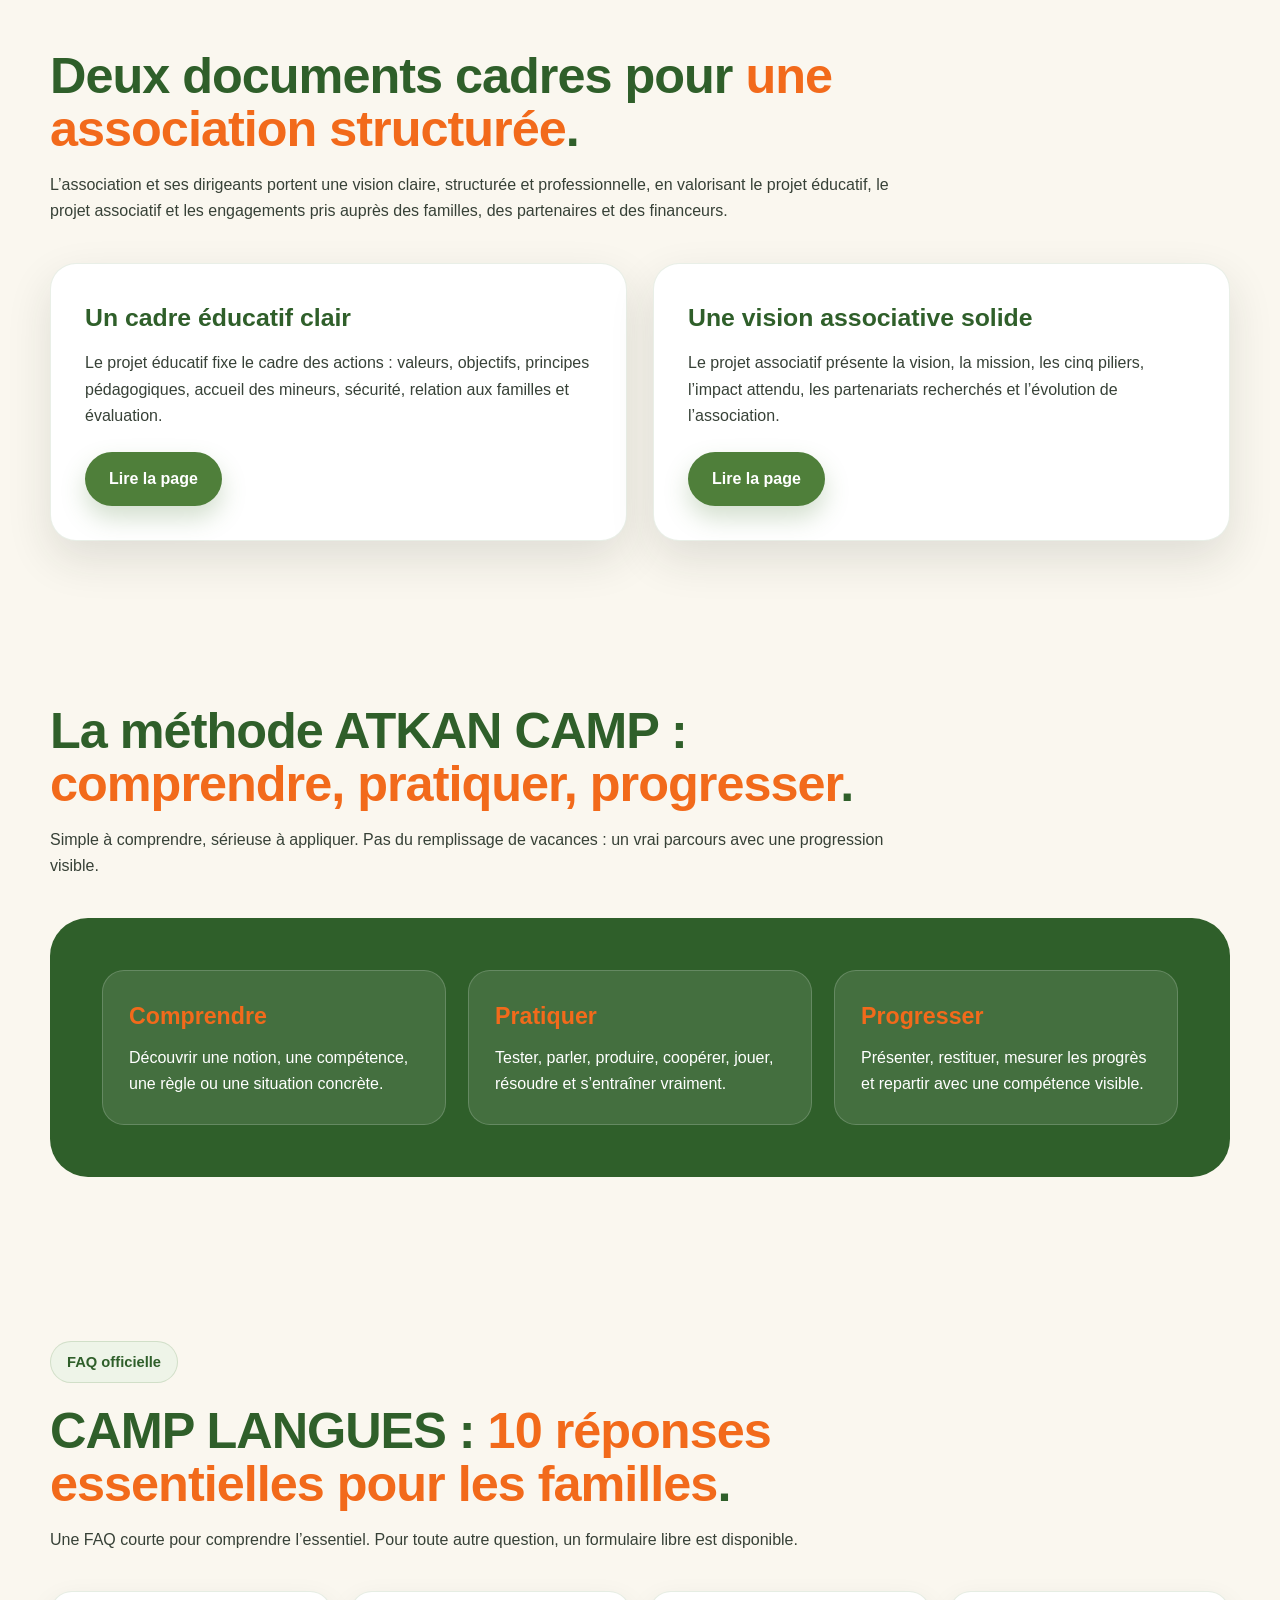
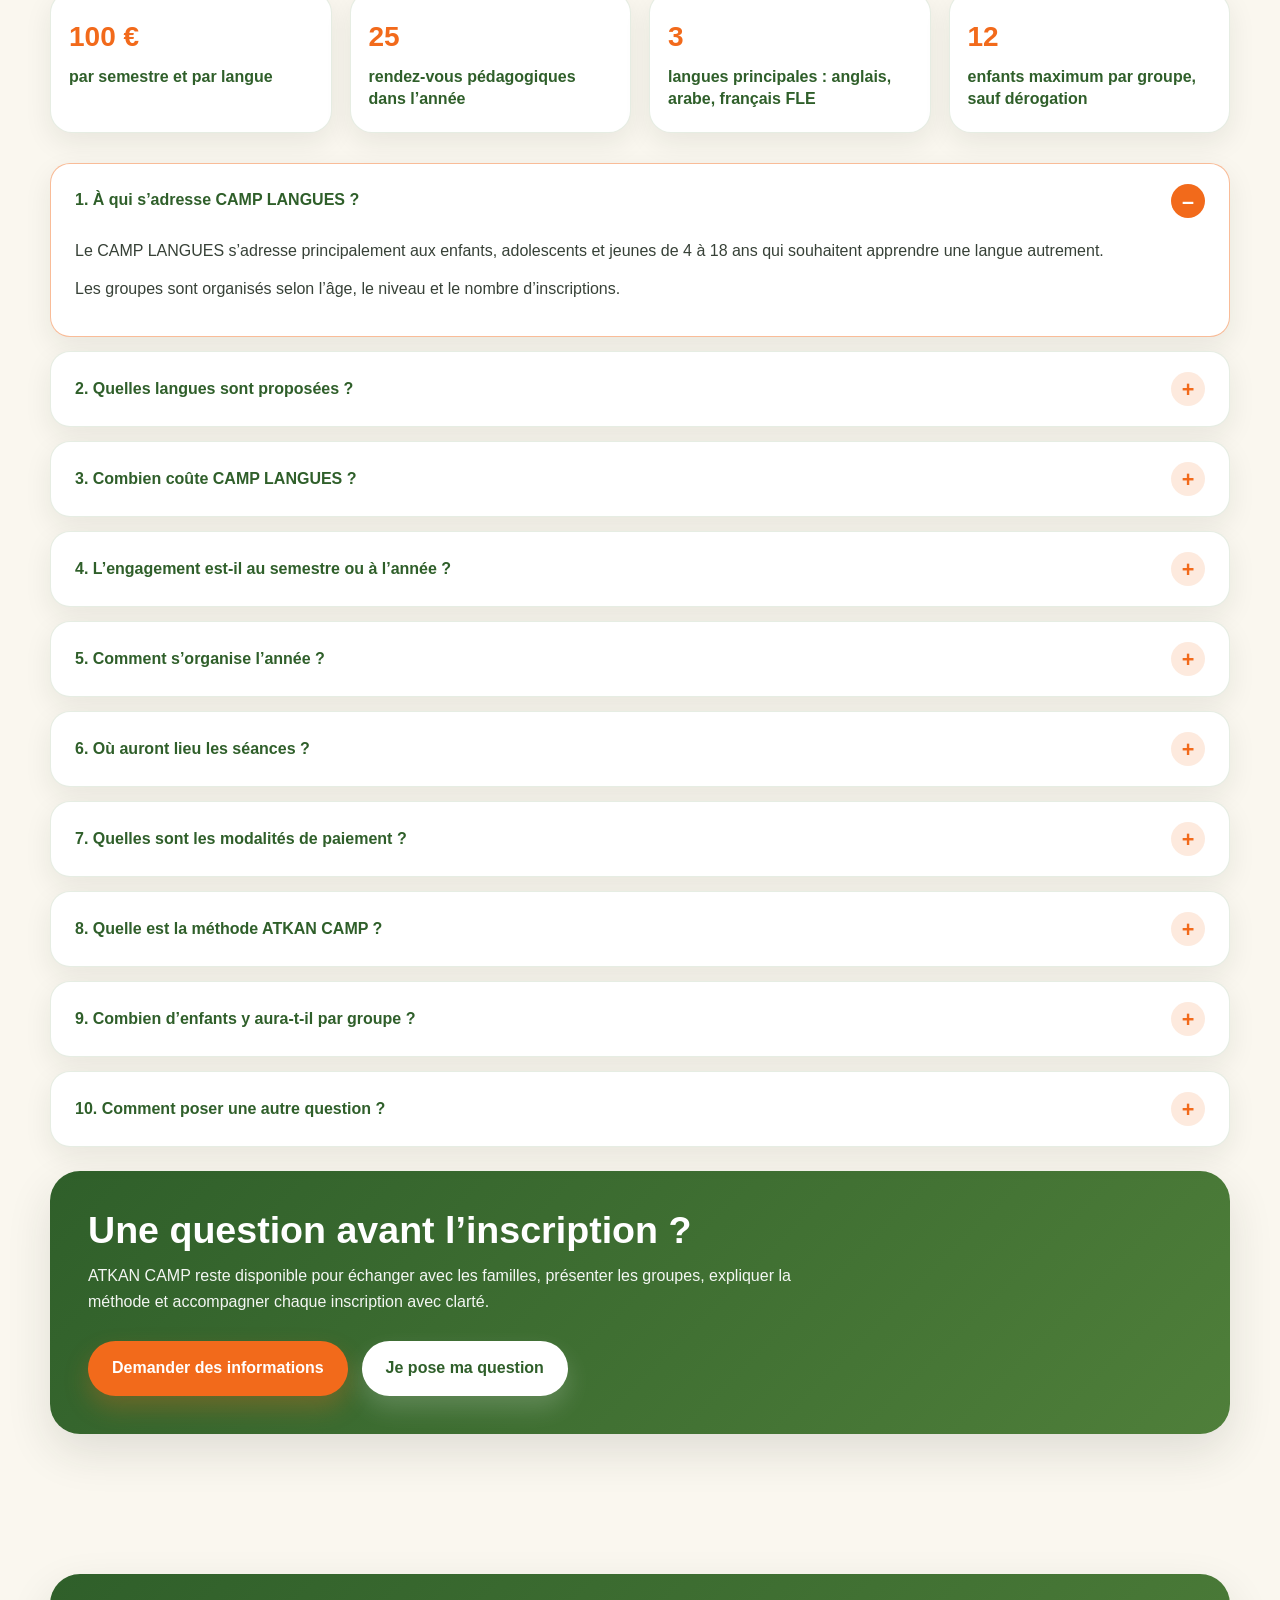
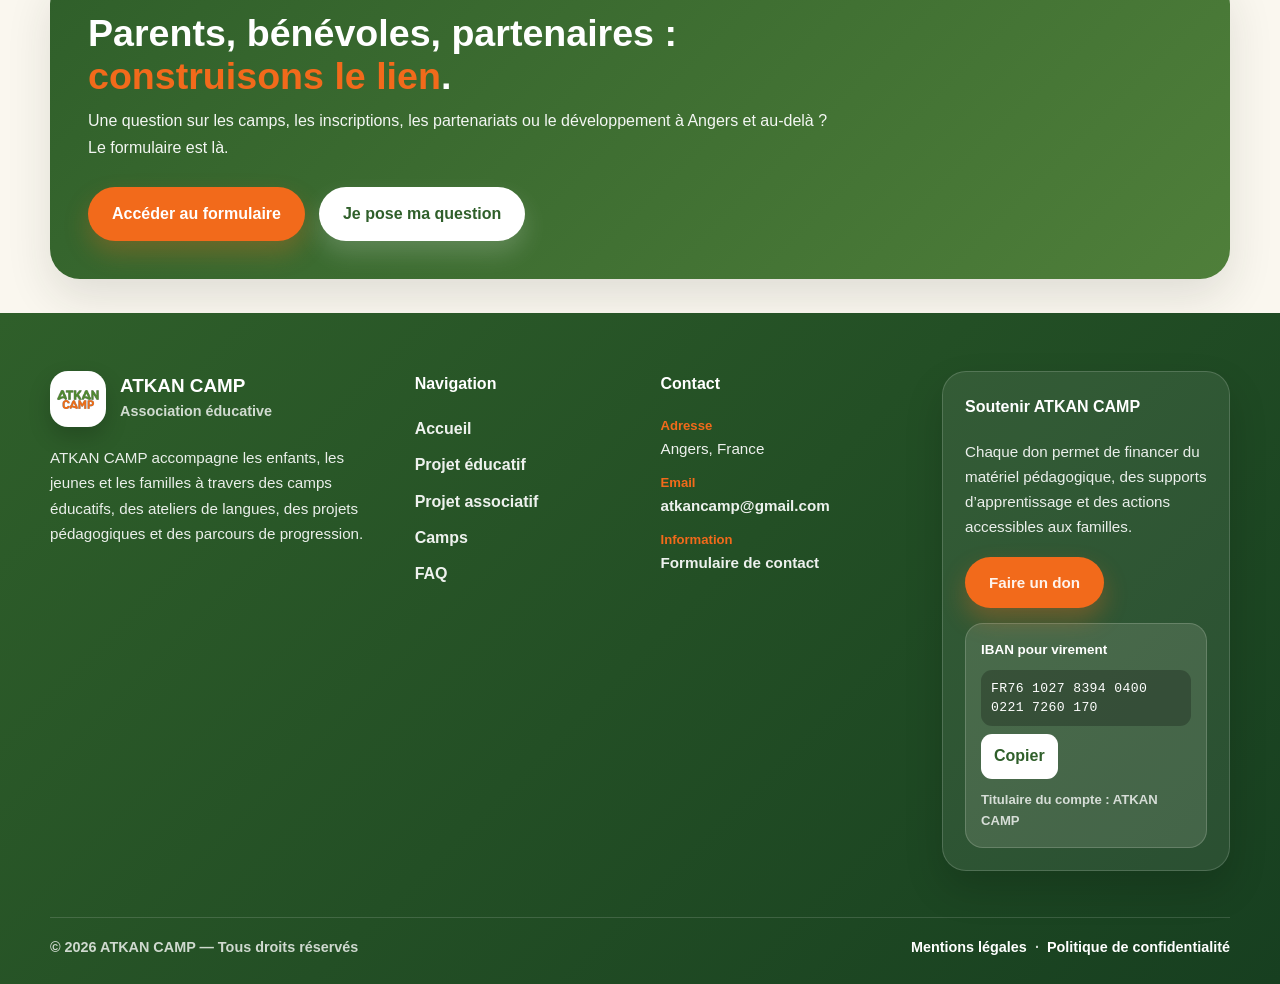
==== commit dec30596: "Update index.html" ====
--- a/index.html
+++ b/index.html
@@ -1105,7 +1105,7 @@
   <header class="site-header">
     <div class="container navbar">
       <a href="index.html" class="brand" aria-label="Accueil ATKAN CAMP">
-        <img src="8.svg" alt="Logo ATKAN CAMP">
+        <img src="8." alt="Logo ATKAN CAMP">
       </a>
 
       <nav class="nav-links" id="menu" aria-label="Navigation principale">
@@ -1159,7 +1159,7 @@
         </div>
 
         <div class="hero-card">
-          <img src="9.svg" alt="Logo officiel mascotte ATKAN CAMP">
+          <img src="9." alt="Logo officiel mascotte ATKAN CAMP">
           <strong>Une association pensée pour les jeunes, les familles et les partenaires éducatifs.</strong>
           <p>Une pédagogie par la pratique, les projets, l’oral, la coopération et la valorisation des progrès.</p>
         </div>
@@ -1430,7 +1430,7 @@
     <div class="container footer-grid">
       <div class="footer-col footer-brand">
         <div class="footer-logo-row">
-          <img src="10.svg" alt="Logo ATKAN CAMP" class="footer-logo">
+          <img src="8.svg" alt="Logo ATKAN CAMP" class="footer-logo">
 
           <div>
             <h3>ATKAN CAMP</h3>
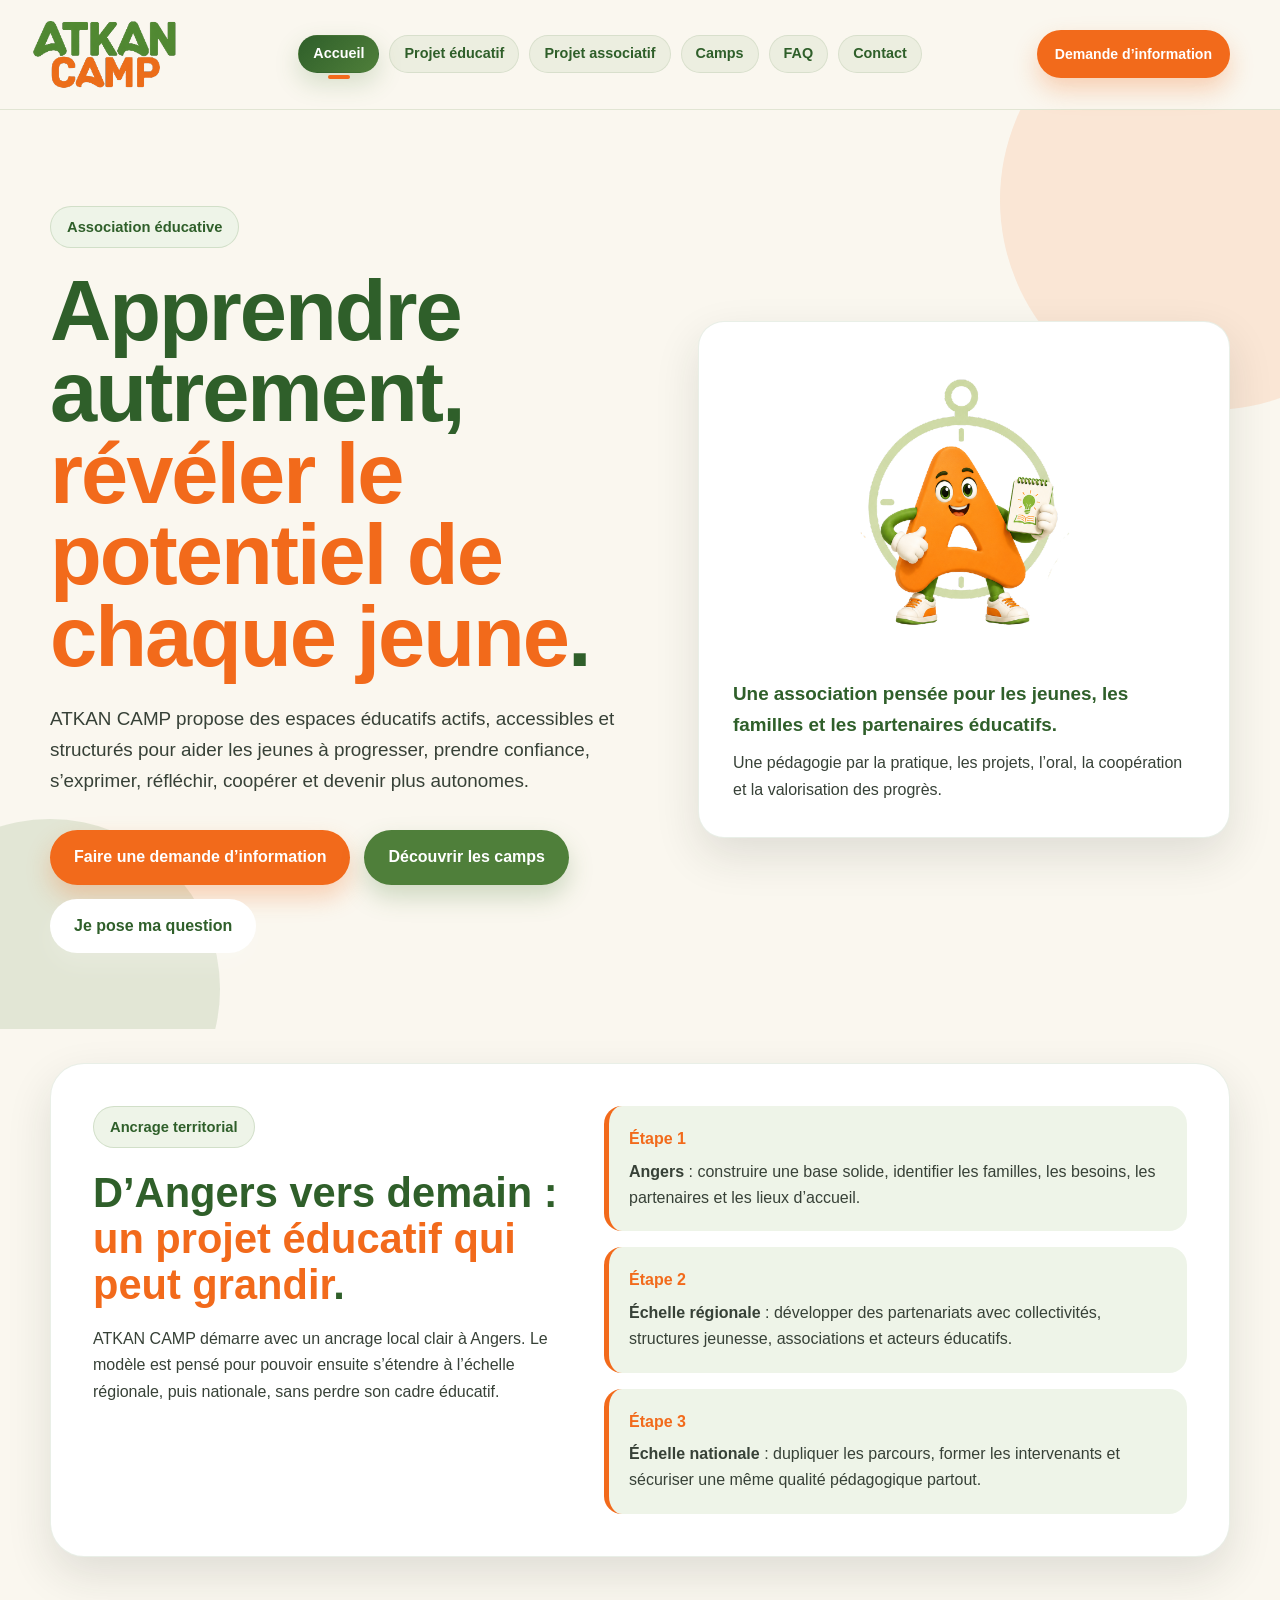
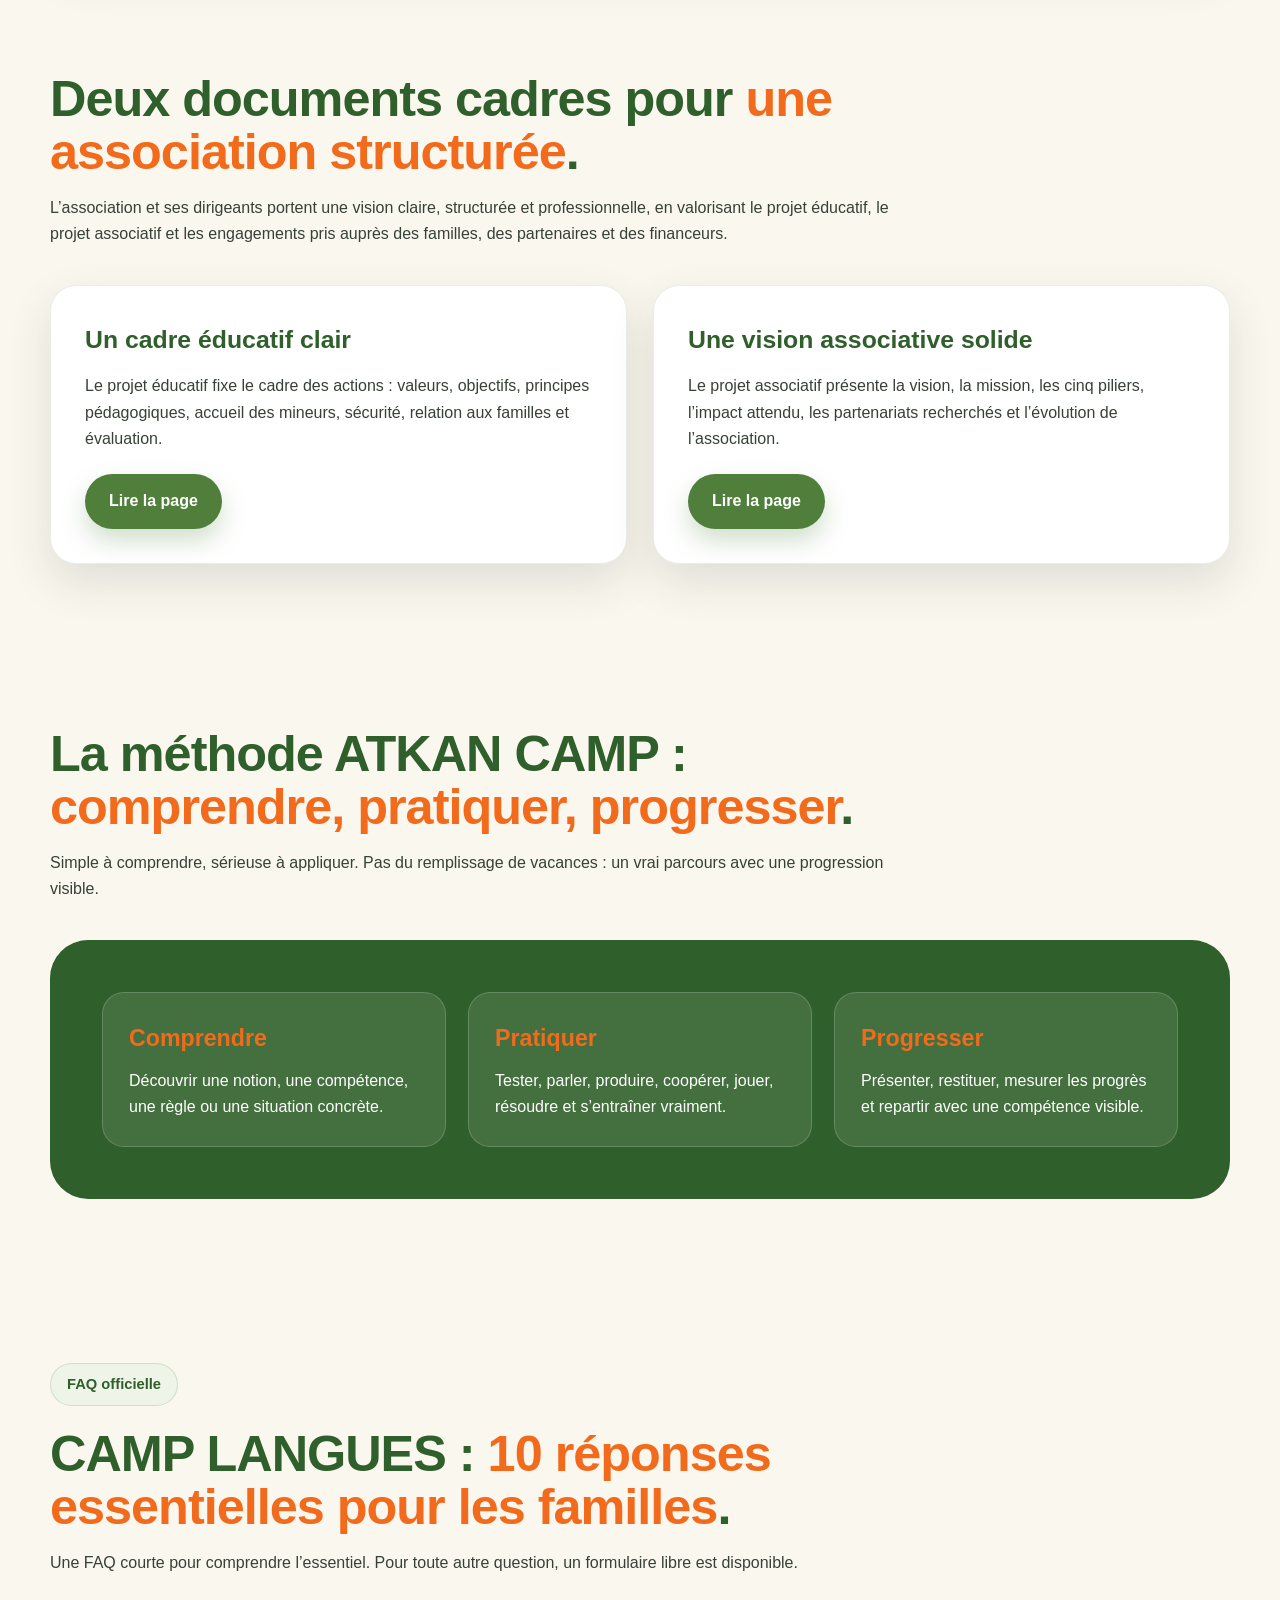
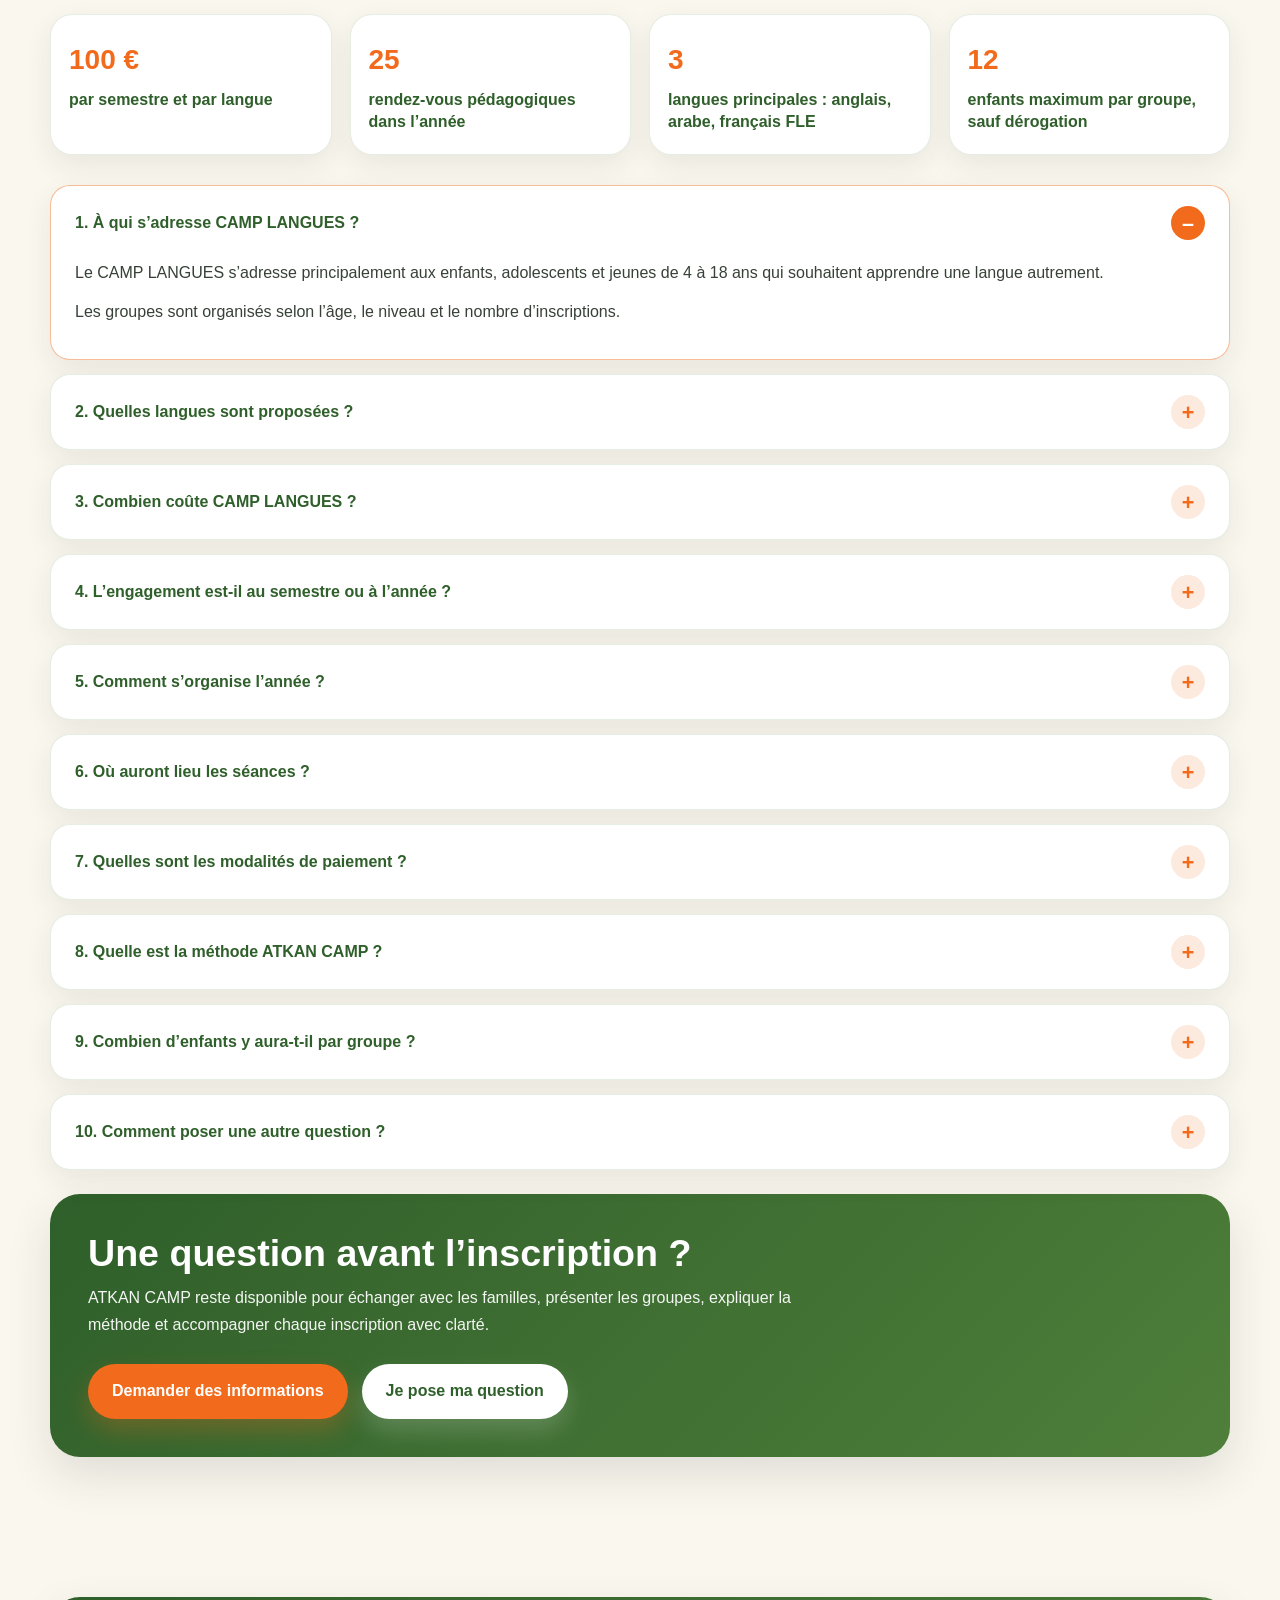
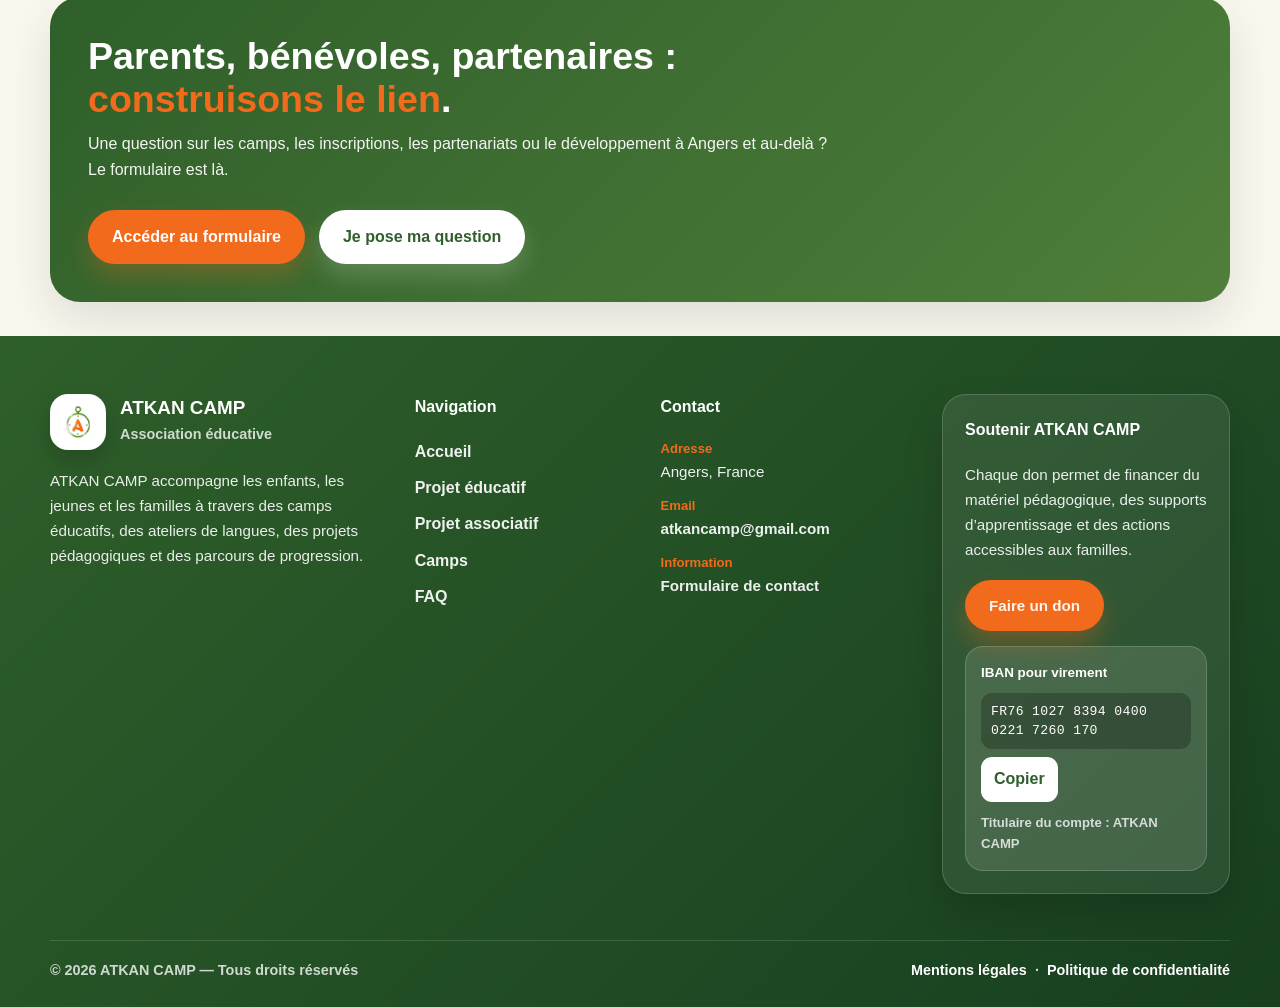
==== commit 063225f0: "Update index.html" ====
--- a/index.html
+++ b/index.html
@@ -1105,7 +1105,7 @@
   <header class="site-header">
     <div class="container navbar">
       <a href="index.html" class="brand" aria-label="Accueil ATKAN CAMP">
-        <img src="8." alt="Logo ATKAN CAMP">
+        <img src="8.svg" alt="Logo ATKAN CAMP">
       </a>
 
       <nav class="nav-links" id="menu" aria-label="Navigation principale">
@@ -1159,7 +1159,7 @@
         </div>
 
         <div class="hero-card">
-          <img src="9." alt="Logo officiel mascotte ATKAN CAMP">
+          <img src="9.svg" alt="Logo officiel mascotte ATKAN CAMP">
           <strong>Une association pensée pour les jeunes, les familles et les partenaires éducatifs.</strong>
           <p>Une pédagogie par la pratique, les projets, l’oral, la coopération et la valorisation des progrès.</p>
         </div>
@@ -1430,7 +1430,7 @@
     <div class="container footer-grid">
       <div class="footer-col footer-brand">
         <div class="footer-logo-row">
-          <img src="8.svg" alt="Logo ATKAN CAMP" class="footer-logo">
+          <img src="10.svg" alt="Logo ATKAN CAMP" class="footer-logo">
 
           <div>
             <h3>ATKAN CAMP</h3>
